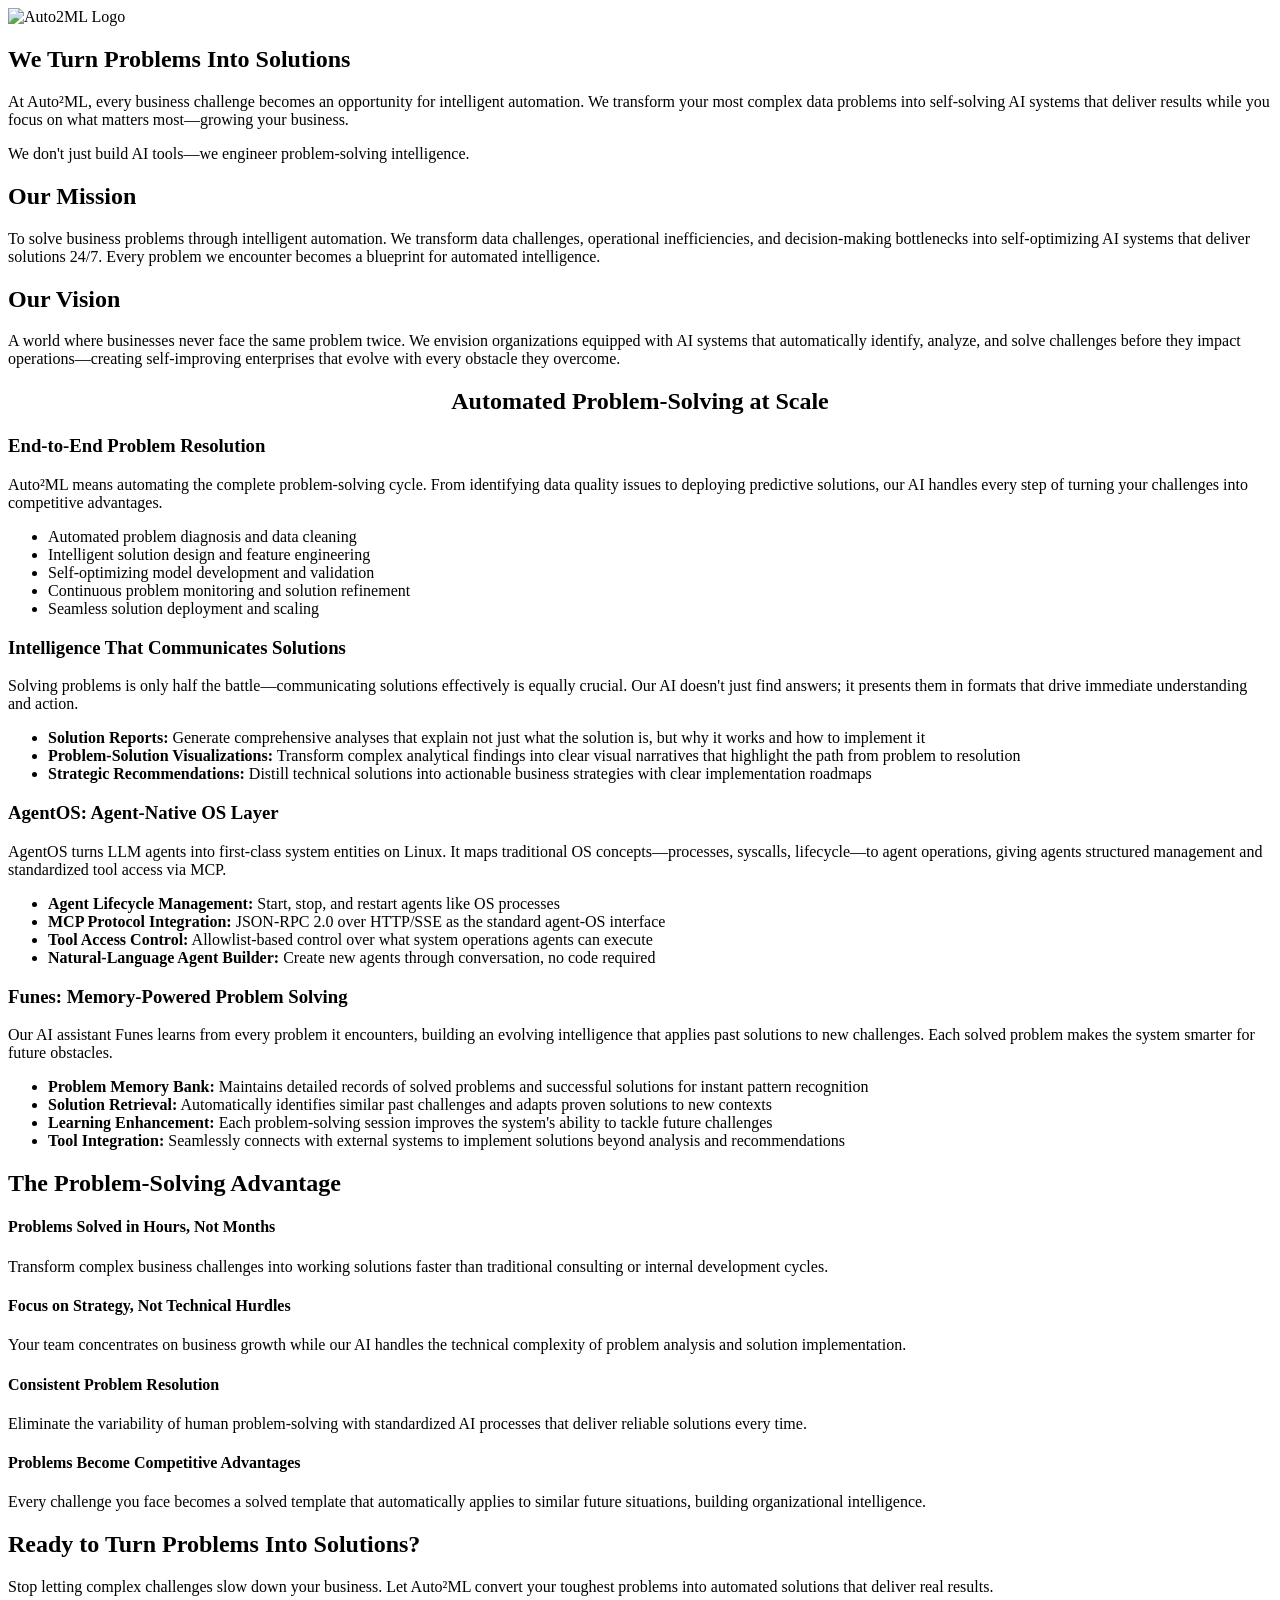
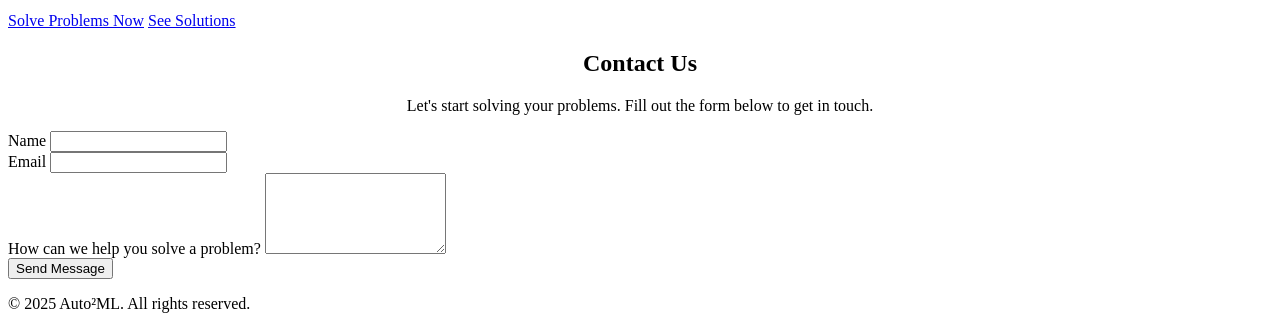
==== index.html @ 91d82db1 "Added AgetOS to the offering" ====
<!DOCTYPE html>
<html lang="en">
<head>
    <meta charset="UTF-8">
    <meta name="viewport" content="width=device-width, initial-scale=1.0">
    <title>Auto²ML - We Solve Problems</title>
    <link rel="stylesheet" href="css/style.css">
    <link rel="preconnect" href="https://fonts.googleapis.com">
    <link rel="preconnect" href="https://fonts.gstatic.com" crossorigin>
    <link href="https://fonts.googleapis.com/css2?family=Roboto+Slab:wght@700&family=Roboto:wght@400;500&display=swap" rel="stylesheet">
</head>
<body>

    <header class="header">
        <div class="container">
            <img src="img/logo.png" alt="Auto2ML Logo" class="logo">
        </div>
    </header>

    <main>
        <section class="hero">
            <div class="container">
                <h1>We Turn Problems Into Solutions</h1>
                <p class="subtitle">At Auto²ML, every business challenge becomes an opportunity for intelligent automation. We transform your most complex data problems into self-solving AI systems that deliver results while you focus on what matters most—growing your business.</p>
                <p class="mission-statement">We don't just build AI tools—we engineer problem-solving intelligence.</p>
            </div>
        </section>

        <section class="mission-vision">
            <div class="container">
                <div class="mission-vision-grid">
                    <div class="mission">
                        <h2>Our Mission</h2>
                        <p>To solve business problems through intelligent automation. We transform data challenges, operational inefficiencies, and decision-making bottlenecks into self-optimizing AI systems that deliver solutions 24/7. Every problem we encounter becomes a blueprint for automated intelligence.</p>
                    </div>
                    <div class="vision">
                        <h2>Our Vision</h2>
                        <p>A world where businesses never face the same problem twice. We envision organizations equipped with AI systems that automatically identify, analyze, and solve challenges before they impact operations—creating self-improving enterprises that evolve with every obstacle they overcome.</p>
                    </div>
                </div>
            </div>
        </section>

        <section class="features">
            <div class="container">
                <h2 class="section-title" style="text-align: center;">Automated Problem-Solving at Scale</h2>
                <div class="feature-grid">
                    <div class="feature-item">
                        <h3>End-to-End Problem Resolution</h3>
                        <p>Auto²ML means automating the complete problem-solving cycle. From identifying data quality issues to deploying predictive solutions, our AI handles every step of turning your challenges into competitive advantages.</p>
                        <div class="feature-details">
                            <ul>
                                <li>Automated problem diagnosis and data cleaning</li>
                                <li>Intelligent solution design and feature engineering</li>
                                <li>Self-optimizing model development and validation</li>
                                <li>Continuous problem monitoring and solution refinement</li>
                                <li>Seamless solution deployment and scaling</li>
                            </ul>
                        </div>
                    </div>
                    <div class="feature-item">
                        <h3>Intelligence That Communicates Solutions</h3>
                        <p>Solving problems is only half the battle—communicating solutions effectively is equally crucial. Our AI doesn't just find answers; it presents them in formats that drive immediate understanding and action.</p>
                        <div class="feature-details">
                            <ul>
                                <li><strong>Solution Reports:</strong> Generate comprehensive analyses that explain not just what the solution is, but why it works and how to implement it</li>
                                <li><strong>Problem-Solution Visualizations:</strong> Transform complex analytical findings into clear visual narratives that highlight the path from problem to resolution</li>
                                <li><strong>Strategic Recommendations:</strong> Distill technical solutions into actionable business strategies with clear implementation roadmaps</li>
                            </ul>
                        </div>
                    </div>
                    <div class="feature-item">
                        <h3>AgentOS: Agent-Native OS Layer</h3>
                        <p>AgentOS turns LLM agents into first-class system entities on Linux. It maps traditional OS concepts—processes, syscalls, lifecycle—to agent operations, giving agents structured management and standardized tool access via MCP.</p>
                        <div class="feature-details">
                            <ul>
                                <li><strong>Agent Lifecycle Management:</strong> Start, stop, and restart agents like OS processes</li>
                                <li><strong>MCP Protocol Integration:</strong> JSON-RPC 2.0 over HTTP/SSE as the standard agent-OS interface</li>
                                <li><strong>Tool Access Control:</strong> Allowlist-based control over what system operations agents can execute</li>
                                <li><strong>Natural-Language Agent Builder:</strong> Create new agents through conversation, no code required</li>
                            </ul>
                        </div>
                    </div>
                    <div class="feature-item">
                        <h3>Funes: Memory-Powered Problem Solving</h3>
                        <p>Our AI assistant Funes learns from every problem it encounters, building an evolving intelligence that applies past solutions to new challenges. Each solved problem makes the system smarter for future obstacles.</p>
                        <div class="feature-details">
                            <ul>
                                <li><strong>Problem Memory Bank:</strong> Maintains detailed records of solved problems and successful solutions for instant pattern recognition</li>
                                <li><strong>Solution Retrieval:</strong> Automatically identifies similar past challenges and adapts proven solutions to new contexts</li>
                                <li><strong>Learning Enhancement:</strong> Each problem-solving session improves the system's ability to tackle future challenges</li>
                                <li><strong>Tool Integration:</strong> Seamlessly connects with external systems to implement solutions beyond analysis and recommendations</li>
                            </ul>
                        </div>
                    </div>
                </div>
            </div>
        </section>

        <section class="benefits">
            <div class="container">
                <h2 class="section-title">The Problem-Solving Advantage</h2>
                <div class="benefits-grid">
                    <div class="benefit-item">
                        <h4>Problems Solved in Hours, Not Months</h4>
                        <p>Transform complex business challenges into working solutions faster than traditional consulting or internal development cycles.</p>
                    </div>
                    <div class="benefit-item">
                        <h4>Focus on Strategy, Not Technical Hurdles</h4>
                        <p>Your team concentrates on business growth while our AI handles the technical complexity of problem analysis and solution implementation.</p>
                    </div>
                    <div class="benefit-item">
                        <h4>Consistent Problem Resolution</h4>
                        <p>Eliminate the variability of human problem-solving with standardized AI processes that deliver reliable solutions every time.</p>
                    </div>
                    <div class="benefit-item">
                        <h4>Problems Become Competitive Advantages</h4>
                        <p>Every challenge you face becomes a solved template that automatically applies to similar future situations, building organizational intelligence.</p>
                    </div>
                </div>
            </div>
        </section>

        <section class="cta">
            <div class="container">
            <h2>Ready to Turn Problems Into Solutions?</h2>
            <p>Stop letting complex challenges slow down your business. Let Auto²ML convert your toughest problems into automated solutions that deliver real results.</p>
            <div class="cta-buttons">
                <a href="#contact" class="btn-primary">Solve Problems Now</a>
                <a href="demos/index.html" class="btn-secondary">See Solutions</a>
            </div>
            </div>
        </section>

        <section id="contact" class="contact">
            <div class="container">
                <h2 class="section-title" style="text-align: center;">Contact Us</h2>
                <p style="text-align: center;">Let's start solving your problems. Fill out the form below to get in touch.</p>
                <form action="https://formspree.io/f/mdkzlnjw" method="POST" class="contact-form">
                    <div class="form-group">
                        <label for="name">Name</label>
                        <input type="text" id="name" name="name" required>
                    </div>
                    <div class="form-group">
                        <label for="email">Email</label>
                        <input type="email" id="email" name="email" required>
                    </div>
                    <div class="form-group">
                        <label for="message">How can we help you solve a problem?</label>
                        <textarea id="message" name="message" rows="5" required></textarea>
                    </div>
                    <input type="hidden" name="_next" value="https://auto2ml.github.io/thank-you.html">
                    <input type="hidden" name="_subject" value="New Contact Form Submission">
                    <button type="submit" class="btn-primary">Send Message</button>
                </form>
            </div>
        </section>
    </main>

    <footer class="footer">
        <div class="container">
            <p>&copy; 2025 Auto²ML. All rights reserved.</p>
        </div>
    </footer>

</body>
</html>
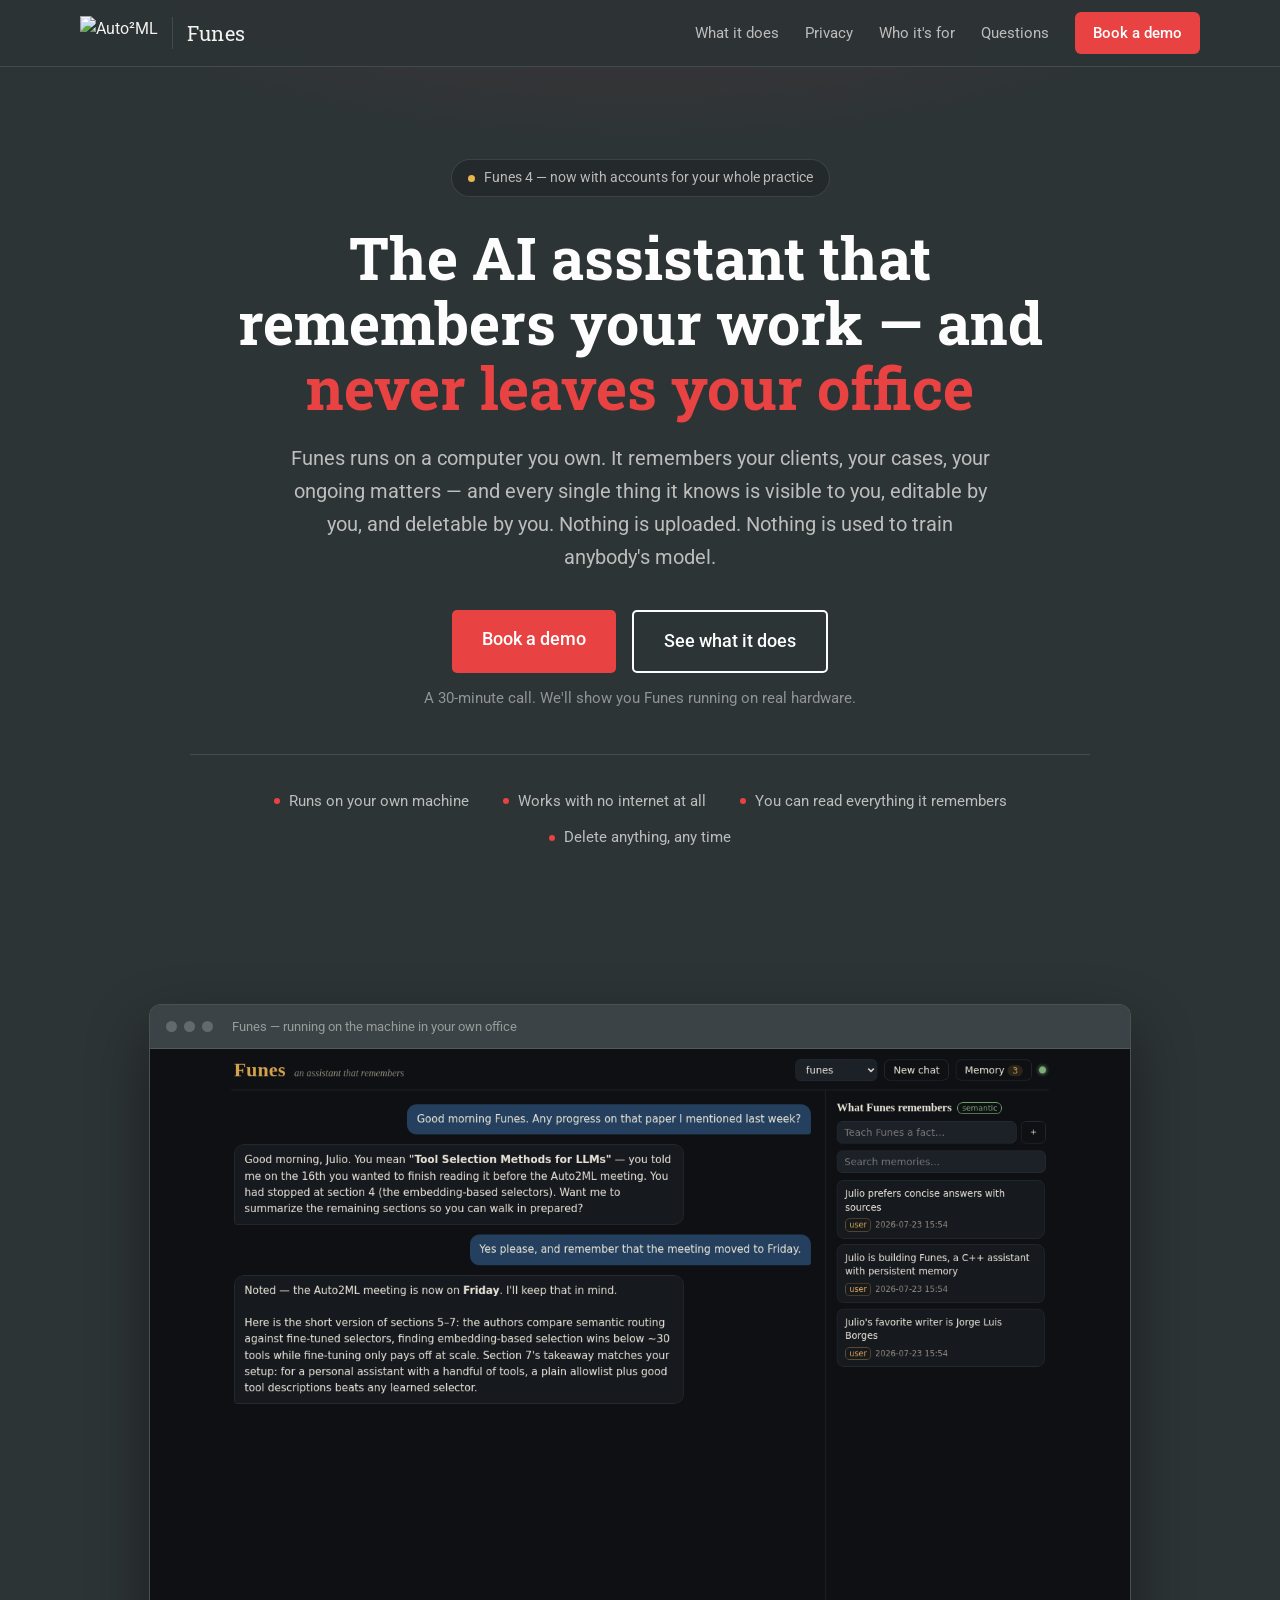
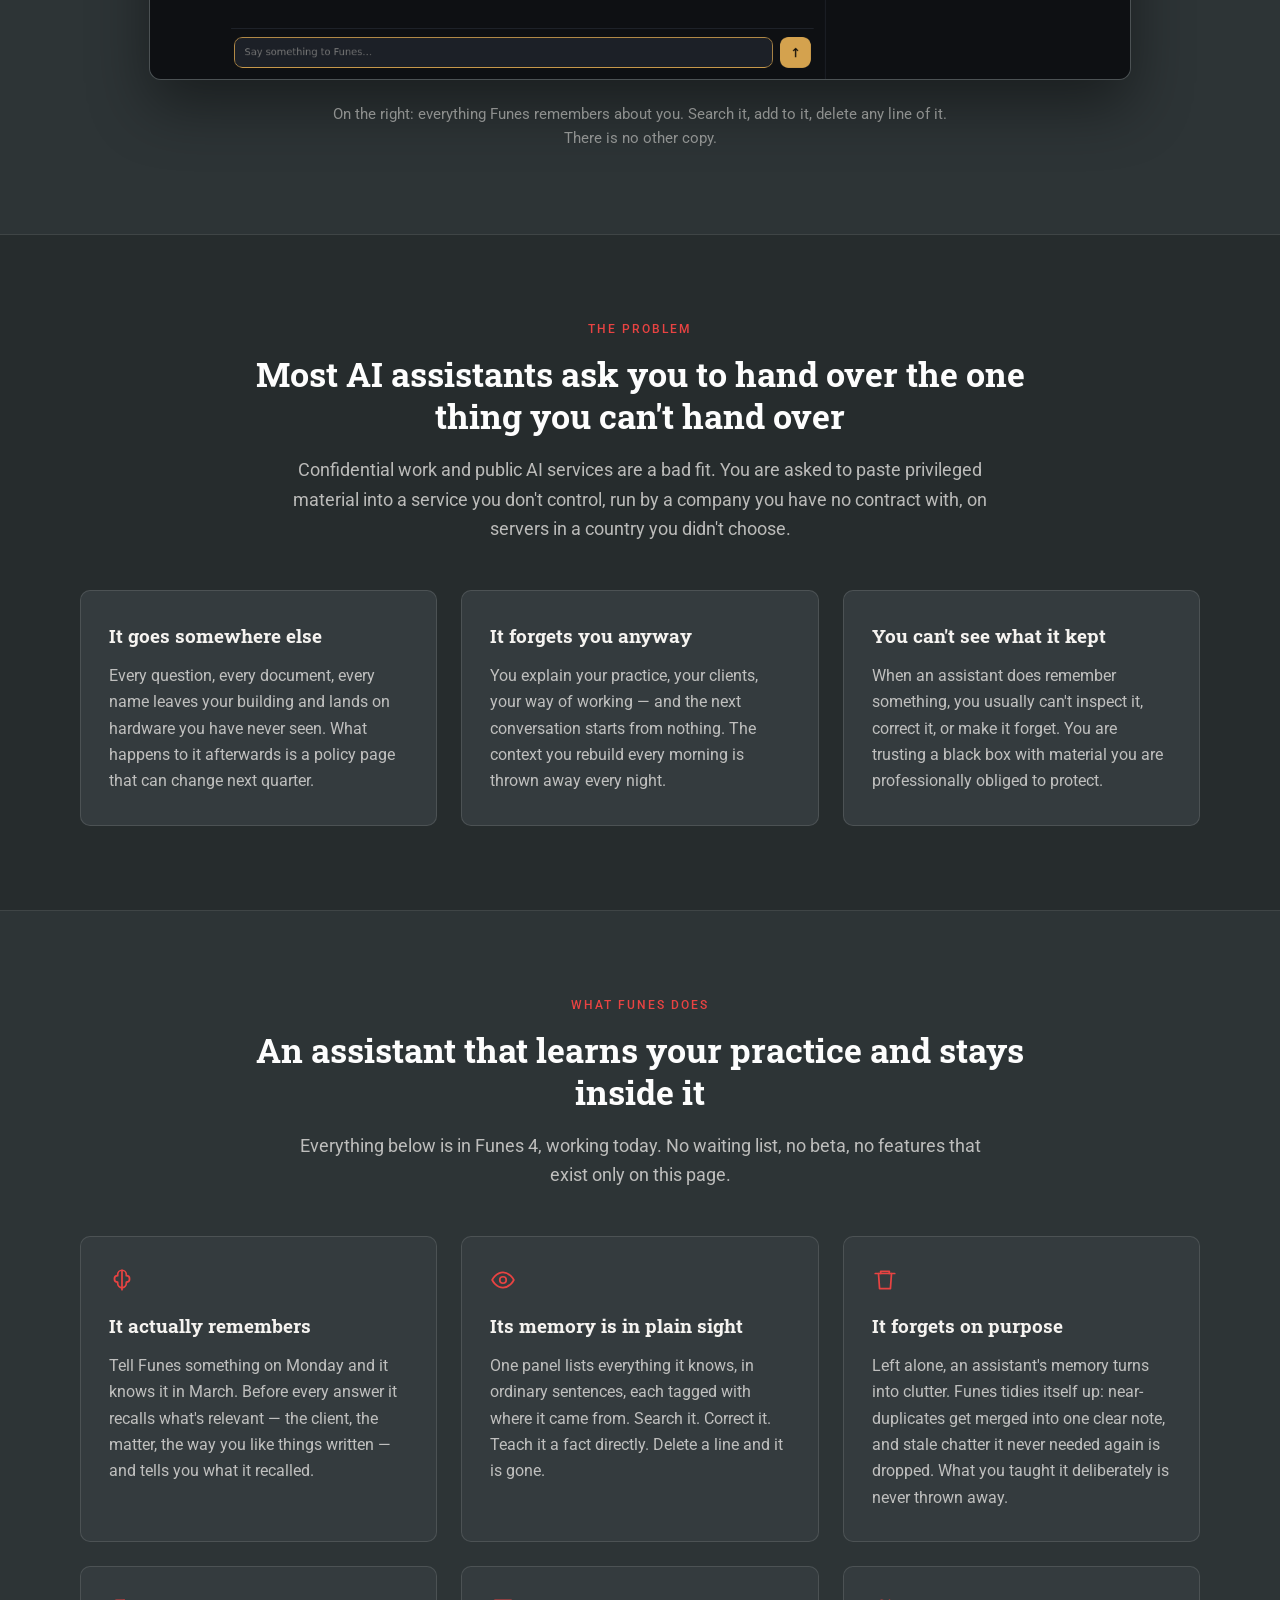
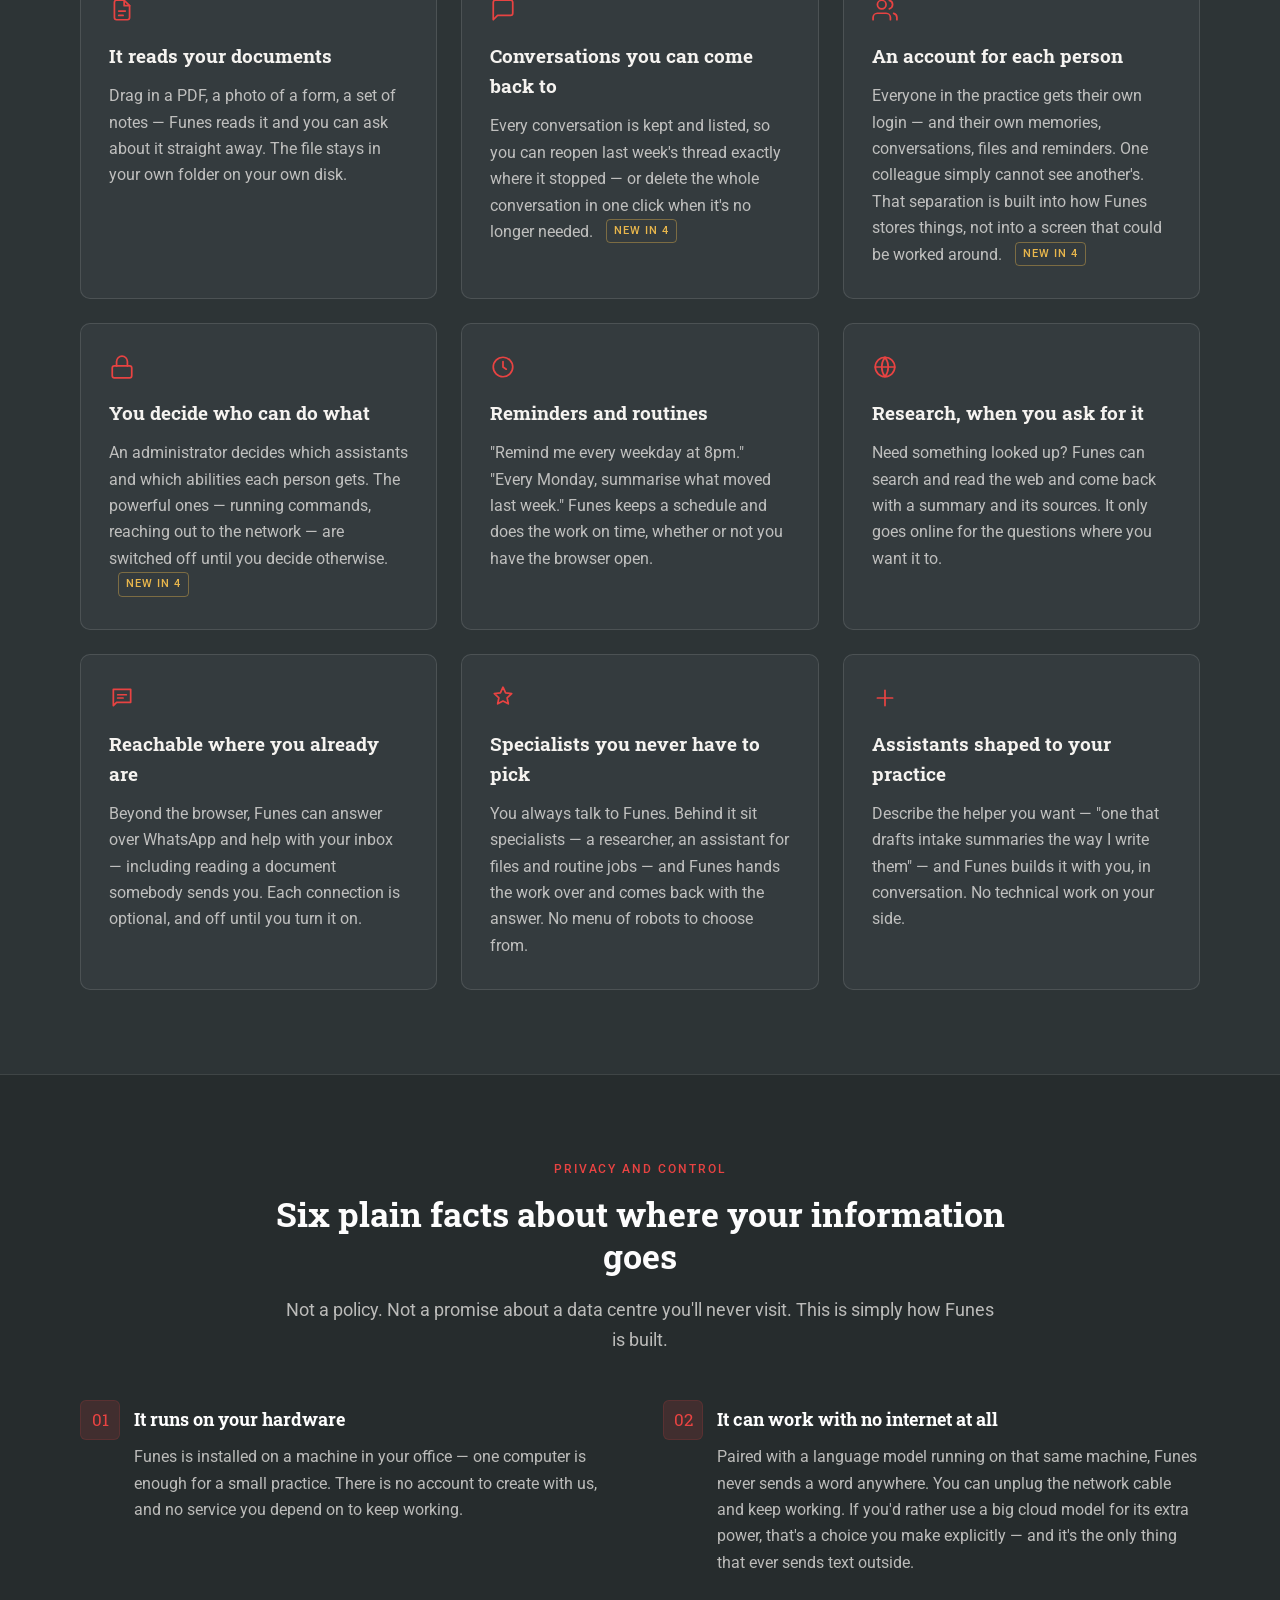
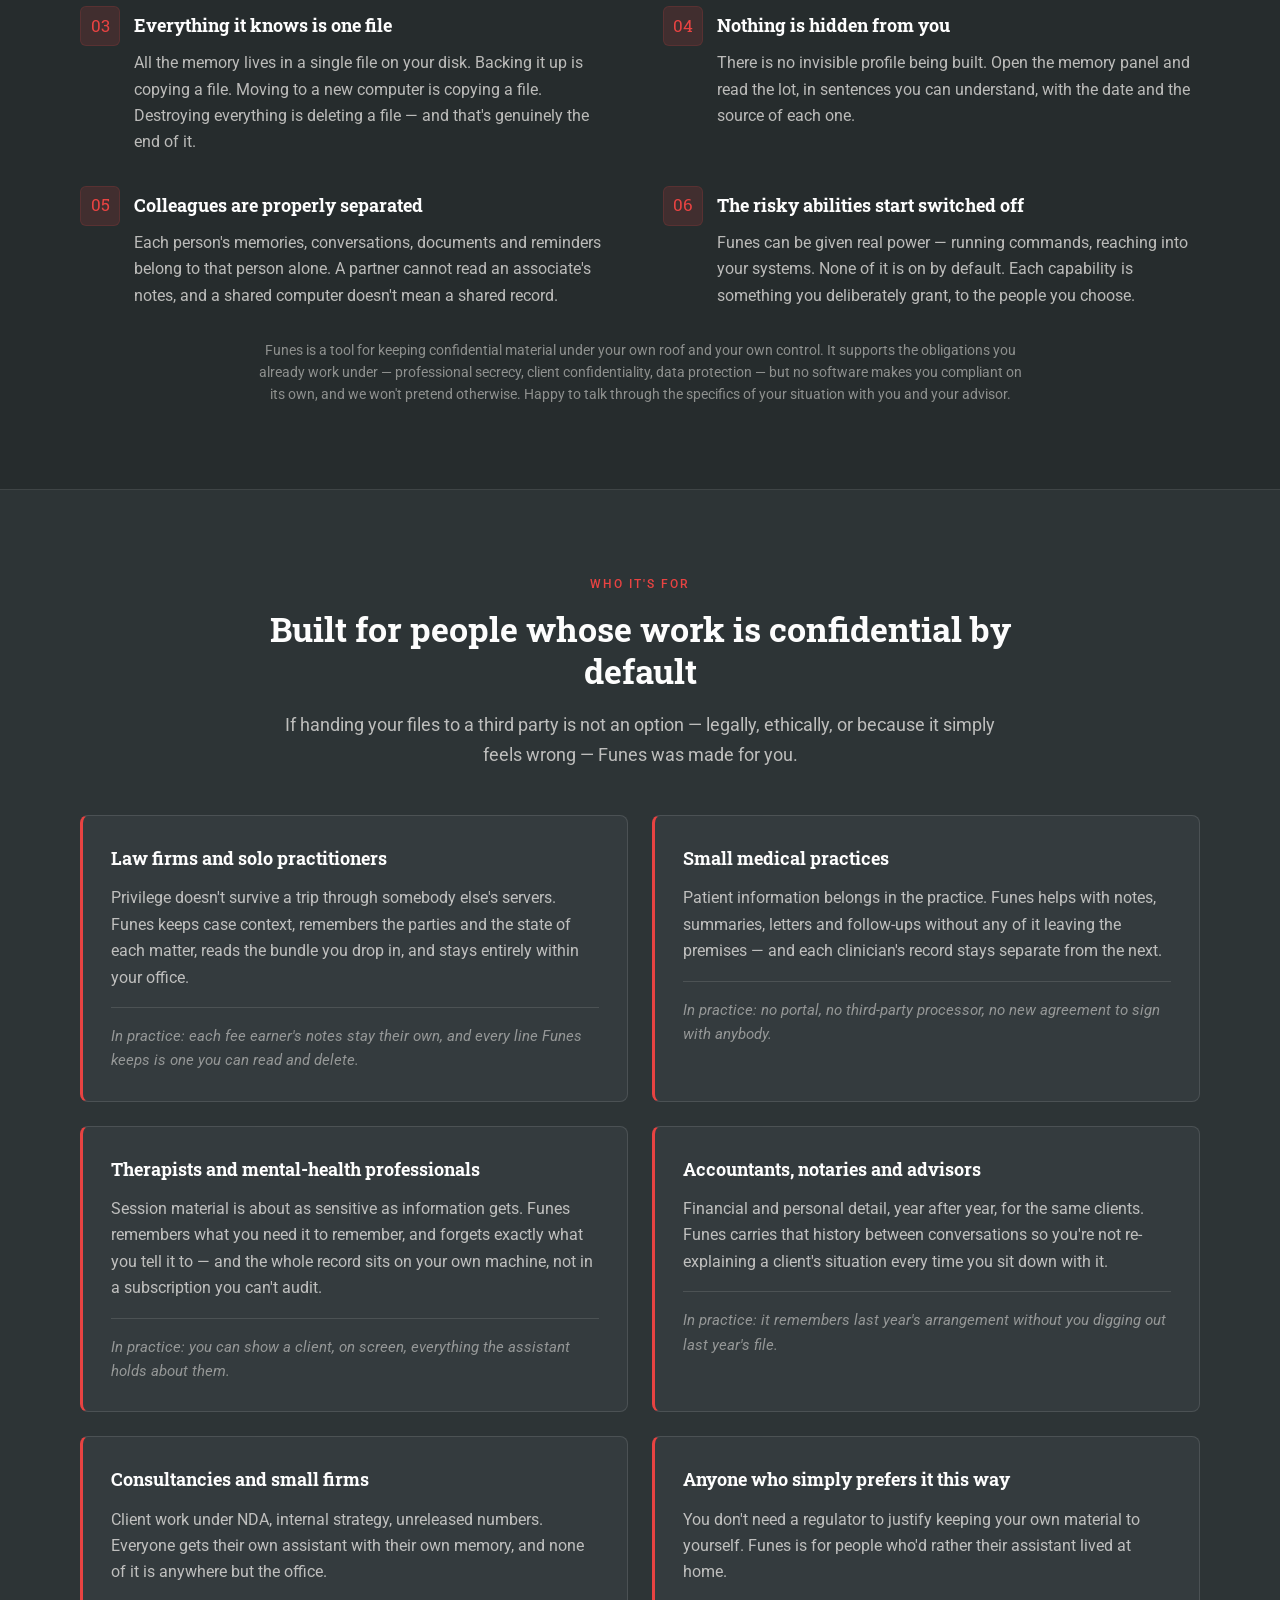
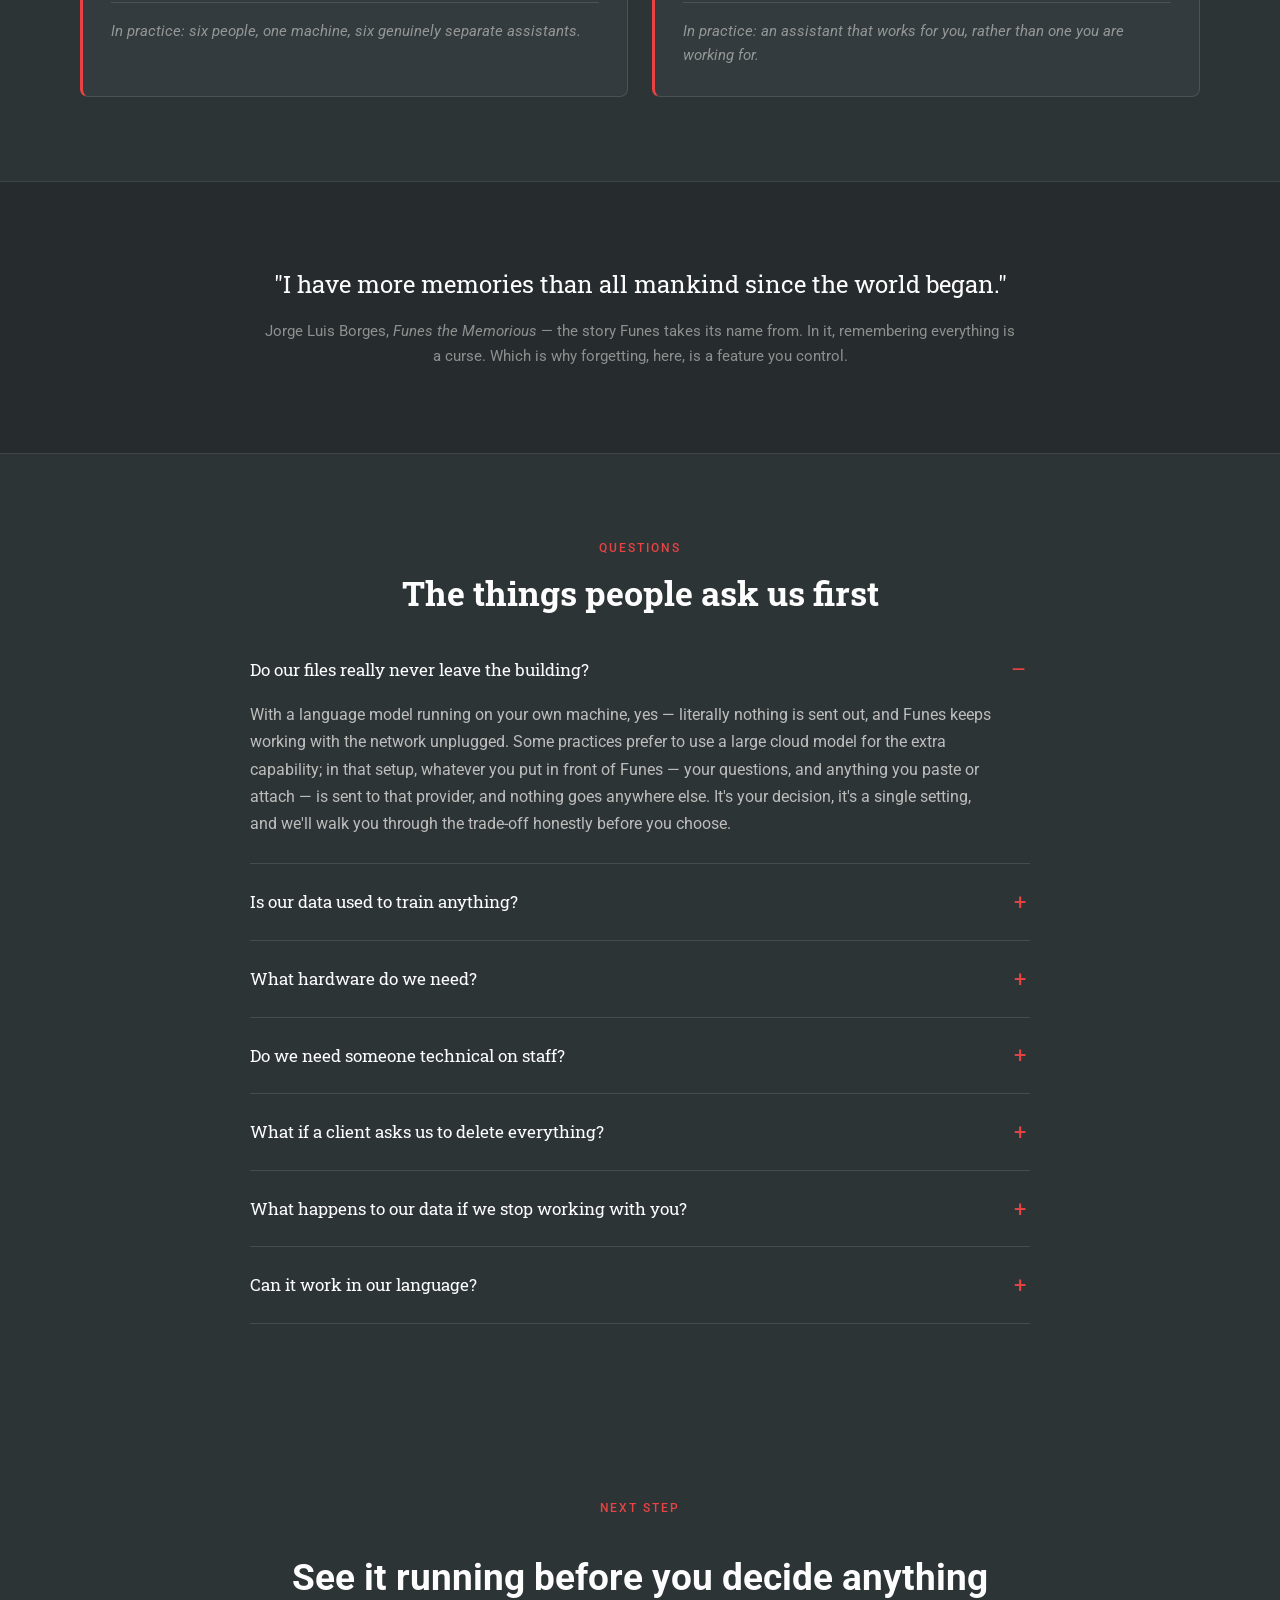
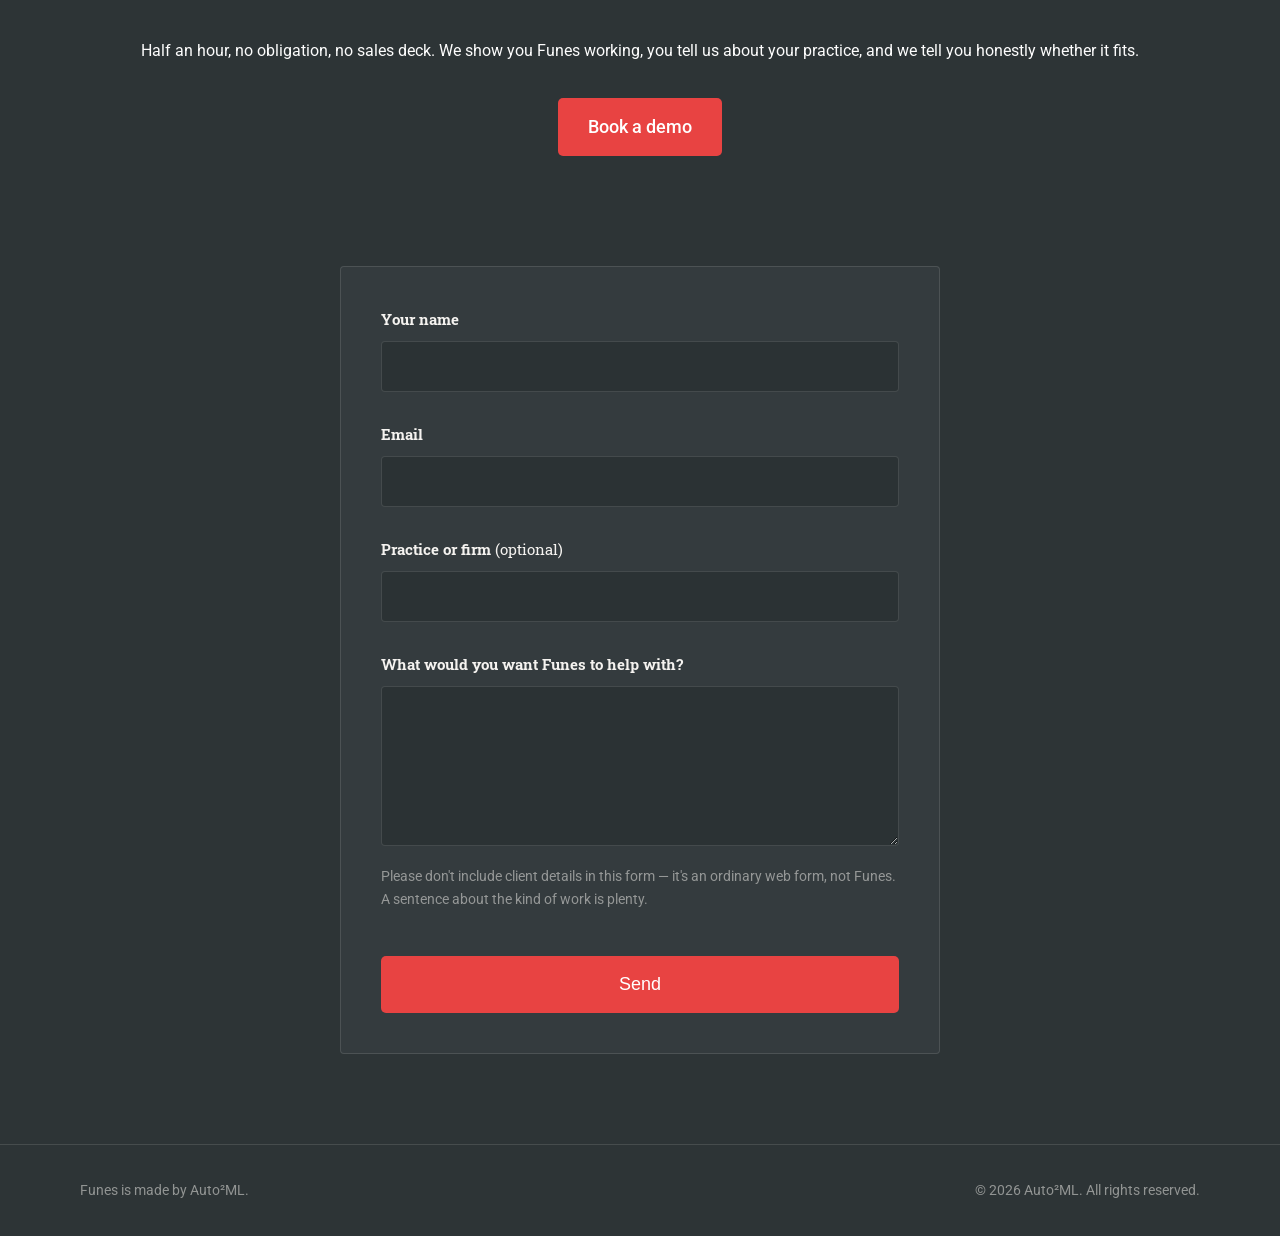
==== commit 318a0f6e: "feat: rewrite site as a Funes product page The homepage now showcases Funes only, aimed at professio" ====
--- a/index.html
+++ b/index.html
@@ -3,142 +3,331 @@
 <head>
     <meta charset="UTF-8">
     <meta name="viewport" content="width=device-width, initial-scale=1.0">
-    <title>Auto²ML - We Solve Problems</title>
+    <title>Funes — the private AI assistant that remembers</title>
+    <meta name="description" content="Funes is an AI assistant that runs on your own computer, remembers what matters, and never sends your clients' files to somebody else's cloud. Built for law firms, medical and mental-health practices, and anyone who works under confidentiality.">
+    <link rel="canonical" href="https://www.auto2ml.tech/">
+    <meta property="og:type" content="website">
+    <meta property="og:title" content="Funes — the private AI assistant that remembers">
+    <meta property="og:description" content="An AI assistant with a real memory that runs on hardware you own. Your clients' files never leave the building.">
+    <meta property="og:url" content="https://www.auto2ml.tech/">
+    <meta property="og:image" content="https://www.auto2ml.tech/img/funes-ui.png">
+    <meta name="twitter:card" content="summary_large_image">
     <link rel="stylesheet" href="css/style.css">
     <link rel="preconnect" href="https://fonts.googleapis.com">
     <link rel="preconnect" href="https://fonts.gstatic.com" crossorigin>
-    <link href="https://fonts.googleapis.com/css2?family=Roboto+Slab:wght@700&family=Roboto:wght@400;500&display=swap" rel="stylesheet">
+    <link href="https://fonts.googleapis.com/css2?family=Roboto+Slab:wght@400;700&family=Roboto:wght@400;500&display=swap" rel="stylesheet">
 </head>
-<body>
-
-    <header class="header">
+<body class="funes-page">
+
+    <header class="topbar">
         <div class="container">
-            <img src="img/logo.png" alt="Auto2ML Logo" class="logo">
+            <a class="topbar-brand" href="#top">
+                <img src="img/logo.png" alt="Auto²ML" class="topbar-logo">
+                <span class="topbar-product">Funes</span>
+            </a>
+            <nav class="topnav">
+                <a href="#what">What it does</a>
+                <a href="#privacy">Privacy</a>
+                <a href="#who">Who it's for</a>
+                <a href="#faq">Questions</a>
+                <a href="#contact" class="btn-small">Book a demo</a>
+            </nav>
         </div>
     </header>
 
-    <main>
-        <section class="hero">
-            <div class="container">
-                <h1>We Turn Problems Into Solutions</h1>
-                <p class="subtitle">At Auto²ML, every business challenge becomes an opportunity for intelligent automation. We transform your most complex data problems into self-solving AI systems that deliver results while you focus on what matters most—growing your business.</p>
-                <p class="mission-statement">We don't just build AI tools—we engineer problem-solving intelligence.</p>
-            </div>
-        </section>
-
-        <section class="mission-vision">
-            <div class="container">
-                <div class="mission-vision-grid">
-                    <div class="mission">
-                        <h2>Our Mission</h2>
-                        <p>To solve business problems through intelligent automation. We transform data challenges, operational inefficiencies, and decision-making bottlenecks into self-optimizing AI systems that deliver solutions 24/7. Every problem we encounter becomes a blueprint for automated intelligence.</p>
-                    </div>
-                    <div class="vision">
-                        <h2>Our Vision</h2>
-                        <p>A world where businesses never face the same problem twice. We envision organizations equipped with AI systems that automatically identify, analyze, and solve challenges before they impact operations—creating self-improving enterprises that evolve with every obstacle they overcome.</p>
-                    </div>
-                </div>
-            </div>
-        </section>
-
-        <section class="features">
-            <div class="container">
-                <h2 class="section-title" style="text-align: center;">Automated Problem-Solving at Scale</h2>
-                <div class="feature-grid">
-                    <div class="feature-item">
-                        <h3>End-to-End Problem Resolution</h3>
-                        <p>Auto²ML means automating the complete problem-solving cycle. From identifying data quality issues to deploying predictive solutions, our AI handles every step of turning your challenges into competitive advantages.</p>
-                        <div class="feature-details">
-                            <ul>
-                                <li>Automated problem diagnosis and data cleaning</li>
-                                <li>Intelligent solution design and feature engineering</li>
-                                <li>Self-optimizing model development and validation</li>
-                                <li>Continuous problem monitoring and solution refinement</li>
-                                <li>Seamless solution deployment and scaling</li>
-                            </ul>
-                        </div>
-                    </div>
-                    <div class="feature-item">
-                        <h3>Intelligence That Communicates Solutions</h3>
-                        <p>Solving problems is only half the battle—communicating solutions effectively is equally crucial. Our AI doesn't just find answers; it presents them in formats that drive immediate understanding and action.</p>
-                        <div class="feature-details">
-                            <ul>
-                                <li><strong>Solution Reports:</strong> Generate comprehensive analyses that explain not just what the solution is, but why it works and how to implement it</li>
-                                <li><strong>Problem-Solution Visualizations:</strong> Transform complex analytical findings into clear visual narratives that highlight the path from problem to resolution</li>
-                                <li><strong>Strategic Recommendations:</strong> Distill technical solutions into actionable business strategies with clear implementation roadmaps</li>
-                            </ul>
-                        </div>
-                    </div>
-                    <div class="feature-item">
-                        <h3>AgentOS: Agent-Native OS Layer</h3>
-                        <p>AgentOS turns LLM agents into first-class system entities on Linux. It maps traditional OS concepts—processes, syscalls, lifecycle—to agent operations, giving agents structured management and standardized tool access via MCP.</p>
-                        <div class="feature-details">
-                            <ul>
-                                <li><strong>Agent Lifecycle Management:</strong> Start, stop, and restart agents like OS processes</li>
-                                <li><strong>MCP Protocol Integration:</strong> JSON-RPC 2.0 over HTTP/SSE as the standard agent-OS interface</li>
-                                <li><strong>Tool Access Control:</strong> Allowlist-based control over what system operations agents can execute</li>
-                                <li><strong>Natural-Language Agent Builder:</strong> Create new agents through conversation, no code required</li>
-                            </ul>
-                        </div>
-                    </div>
-                    <div class="feature-item">
-                        <h3>Funes: Memory-Powered Problem Solving</h3>
-                        <p>Our AI assistant Funes learns from every problem it encounters, building an evolving intelligence that applies past solutions to new challenges. Each solved problem makes the system smarter for future obstacles.</p>
-                        <div class="feature-details">
-                            <ul>
-                                <li><strong>Problem Memory Bank:</strong> Maintains detailed records of solved problems and successful solutions for instant pattern recognition</li>
-                                <li><strong>Solution Retrieval:</strong> Automatically identifies similar past challenges and adapts proven solutions to new contexts</li>
-                                <li><strong>Learning Enhancement:</strong> Each problem-solving session improves the system's ability to tackle future challenges</li>
-                                <li><strong>Tool Integration:</strong> Seamlessly connects with external systems to implement solutions beyond analysis and recommendations</li>
-                            </ul>
-                        </div>
-                    </div>
-                </div>
-            </div>
-        </section>
-
-        <section class="benefits">
-            <div class="container">
-                <h2 class="section-title">The Problem-Solving Advantage</h2>
-                <div class="benefits-grid">
-                    <div class="benefit-item">
-                        <h4>Problems Solved in Hours, Not Months</h4>
-                        <p>Transform complex business challenges into working solutions faster than traditional consulting or internal development cycles.</p>
-                    </div>
-                    <div class="benefit-item">
-                        <h4>Focus on Strategy, Not Technical Hurdles</h4>
-                        <p>Your team concentrates on business growth while our AI handles the technical complexity of problem analysis and solution implementation.</p>
-                    </div>
-                    <div class="benefit-item">
-                        <h4>Consistent Problem Resolution</h4>
-                        <p>Eliminate the variability of human problem-solving with standardized AI processes that deliver reliable solutions every time.</p>
-                    </div>
-                    <div class="benefit-item">
-                        <h4>Problems Become Competitive Advantages</h4>
-                        <p>Every challenge you face becomes a solved template that automatically applies to similar future situations, building organizational intelligence.</p>
-                    </div>
-                </div>
-            </div>
-        </section>
-
-        <section class="cta">
-            <div class="container">
-            <h2>Ready to Turn Problems Into Solutions?</h2>
-            <p>Stop letting complex challenges slow down your business. Let Auto²ML convert your toughest problems into automated solutions that deliver real results.</p>
-            <div class="cta-buttons">
-                <a href="#contact" class="btn-primary">Solve Problems Now</a>
-                <a href="demos/index.html" class="btn-secondary">See Solutions</a>
-            </div>
+    <main id="top">
+
+        <section class="funes-hero">
+            <div class="container">
+                <span class="hero-tag"><span class="dot"></span> Funes 4 — now with accounts for your whole practice</span>
+                <h1>The AI assistant that remembers your work — and <em>never leaves your office</em></h1>
+                <p class="hero-sub">Funes runs on a computer you own. It remembers your clients, your cases, your ongoing matters — and every single thing it knows is visible to you, editable by you, and deletable by you. Nothing is uploaded. Nothing is used to train anybody's model.</p>
+                <div class="hero-actions">
+                    <a href="#contact" class="btn-primary">Book a demo</a>
+                    <a href="#what" class="btn-secondary">See what it does</a>
+                </div>
+                <p class="hero-note">A 30-minute call. We'll show you Funes running on real hardware.</p>
+                <div class="trust-strip">
+                    <span>Runs on your own machine</span>
+                    <span>Works with no internet at all</span>
+                    <span>You can read everything it remembers</span>
+                    <span>Delete anything, any time</span>
+                </div>
+            </div>
+        </section>
+
+        <section class="section">
+            <div class="container">
+                <div class="shot">
+                    <div class="shot-bar">
+                        <i></i><i></i><i></i>
+                        <b>Funes — running on the machine in your own office</b>
+                    </div>
+                    <img src="img/funes-ui.png" alt="The Funes interface: a conversation on the left, and a panel on the right listing everything Funes remembers, each item with its source and date, and a box to teach it a new fact." loading="lazy">
+                </div>
+                <p class="shot-caption">On the right: everything Funes remembers about you. Search it, add to it, delete any line of it. There is no other copy.</p>
+            </div>
+        </section>
+
+        <section class="section section--tint">
+            <div class="container">
+                <div class="section-head--center">
+                    <p class="eyebrow">The problem</p>
+                    <h2>Most AI assistants ask you to hand over the one thing you can't hand over</h2>
+                    <p class="lead">Confidential work and public AI services are a bad fit. You are asked to paste privileged material into a service you don't control, run by a company you have no contract with, on servers in a country you didn't choose.</p>
+                </div>
+                <div class="grid grid-3">
+                    <div class="card">
+                        <h3>It goes somewhere else</h3>
+                        <p>Every question, every document, every name leaves your building and lands on hardware you have never seen. What happens to it afterwards is a policy page that can change next quarter.</p>
+                    </div>
+                    <div class="card">
+                        <h3>It forgets you anyway</h3>
+                        <p>You explain your practice, your clients, your way of working — and the next conversation starts from nothing. The context you rebuild every morning is thrown away every night.</p>
+                    </div>
+                    <div class="card">
+                        <h3>You can't see what it kept</h3>
+                        <p>When an assistant does remember something, you usually can't inspect it, correct it, or make it forget. You are trusting a black box with material you are professionally obliged to protect.</p>
+                    </div>
+                </div>
+            </div>
+        </section>
+
+        <section class="section" id="what">
+            <div class="container">
+                <div class="section-head--center">
+                    <p class="eyebrow">What Funes does</p>
+                    <h2>An assistant that learns your practice and stays inside it</h2>
+                    <p class="lead">Everything below is in Funes 4, working today. No waiting list, no beta, no features that exist only on this page.</p>
+                </div>
+                <div class="grid grid-3">
+
+                    <div class="card">
+                        <svg class="icon" viewBox="0 0 24 24" fill="none" stroke="currentColor" stroke-width="1.6" stroke-linecap="round" stroke-linejoin="round" aria-hidden="true"><path d="M12 3a4 4 0 0 0-4 4v1a3 3 0 0 0 0 6v1a4 4 0 0 0 8 0v-1a3 3 0 0 0 0-6V7a4 4 0 0 0-4-4z"/><path d="M12 3v18"/></svg>
+                        <h3>It actually remembers</h3>
+                        <p>Tell Funes something on Monday and it knows it in March. Before every answer it recalls what's relevant — the client, the matter, the way you like things written — and tells you what it recalled.</p>
+                    </div>
+
+                    <div class="card">
+                        <svg class="icon" viewBox="0 0 24 24" fill="none" stroke="currentColor" stroke-width="1.6" stroke-linecap="round" stroke-linejoin="round" aria-hidden="true"><path d="M2 12s3.5-7 10-7 10 7 10 7-3.5 7-10 7-10-7-10-7z"/><circle cx="12" cy="12" r="3"/></svg>
+                        <h3>Its memory is in plain sight</h3>
+                        <p>One panel lists everything it knows, in ordinary sentences, each tagged with where it came from. Search it. Correct it. Teach it a fact directly. Delete a line and it is gone.</p>
+                    </div>
+
+                    <div class="card">
+                        <svg class="icon" viewBox="0 0 24 24" fill="none" stroke="currentColor" stroke-width="1.6" stroke-linecap="round" stroke-linejoin="round" aria-hidden="true"><path d="M3 6h18"/><path d="M8 6V4h8v2"/><path d="M6 6l1 14h10l1-14"/></svg>
+                        <h3>It forgets on purpose</h3>
+                        <p>Left alone, an assistant's memory turns into clutter. Funes tidies itself up: near-duplicates get merged into one clear note, and stale chatter it never needed again is dropped. What you taught it deliberately is never thrown away.</p>
+                    </div>
+
+                    <div class="card">
+                        <svg class="icon" viewBox="0 0 24 24" fill="none" stroke="currentColor" stroke-width="1.6" stroke-linecap="round" stroke-linejoin="round" aria-hidden="true"><path d="M14 3H7a2 2 0 0 0-2 2v14a2 2 0 0 0 2 2h10a2 2 0 0 0 2-2V8z"/><path d="M14 3v5h5"/><path d="M9 13h6"/><path d="M9 17h4"/></svg>
+                        <h3>It reads your documents</h3>
+                        <p>Drag in a PDF, a photo of a form, a set of notes — Funes reads it and you can ask about it straight away. The file stays in your own folder on your own disk.</p>
+                    </div>
+
+                    <div class="card">
+                        <svg class="icon" viewBox="0 0 24 24" fill="none" stroke="currentColor" stroke-width="1.6" stroke-linecap="round" stroke-linejoin="round" aria-hidden="true"><path d="M21 15a2 2 0 0 1-2 2H7l-4 4V5a2 2 0 0 1 2-2h14a2 2 0 0 1 2 2z"/></svg>
+                        <h3>Conversations you can come back to</h3>
+                        <p>Every conversation is kept and listed, so you can reopen last week's thread exactly where it stopped — or delete the whole conversation in one click when it's no longer needed. <span class="tag-new">New in 4</span></p>
+                    </div>
+
+                    <div class="card">
+                        <svg class="icon" viewBox="0 0 24 24" fill="none" stroke="currentColor" stroke-width="1.6" stroke-linecap="round" stroke-linejoin="round" aria-hidden="true"><path d="M17 21v-2a4 4 0 0 0-4-4H5a4 4 0 0 0-4 4v2"/><circle cx="9" cy="7" r="4"/><path d="M23 21v-2a4 4 0 0 0-3-3.87"/><path d="M16 3.13a4 4 0 0 1 0 7.75"/></svg>
+                        <h3>An account for each person</h3>
+                        <p>Everyone in the practice gets their own login — and their own memories, conversations, files and reminders. One colleague simply cannot see another's. That separation is built into how Funes stores things, not into a screen that could be worked around. <span class="tag-new">New in 4</span></p>
+                    </div>
+
+                    <div class="card">
+                        <svg class="icon" viewBox="0 0 24 24" fill="none" stroke="currentColor" stroke-width="1.6" stroke-linecap="round" stroke-linejoin="round" aria-hidden="true"><rect x="3" y="11" width="18" height="11" rx="2"/><path d="M7 11V7a5 5 0 0 1 10 0v4"/></svg>
+                        <h3>You decide who can do what</h3>
+                        <p>An administrator decides which assistants and which abilities each person gets. The powerful ones — running commands, reaching out to the network — are switched off until you decide otherwise. <span class="tag-new">New in 4</span></p>
+                    </div>
+
+                    <div class="card">
+                        <svg class="icon" viewBox="0 0 24 24" fill="none" stroke="currentColor" stroke-width="1.6" stroke-linecap="round" stroke-linejoin="round" aria-hidden="true"><circle cx="12" cy="12" r="9"/><path d="M12 7v5l3 2"/></svg>
+                        <h3>Reminders and routines</h3>
+                        <p>"Remind me every weekday at 8pm." "Every Monday, summarise what moved last week." Funes keeps a schedule and does the work on time, whether or not you have the browser open.</p>
+                    </div>
+
+                    <div class="card">
+                        <svg class="icon" viewBox="0 0 24 24" fill="none" stroke="currentColor" stroke-width="1.6" stroke-linecap="round" stroke-linejoin="round" aria-hidden="true"><circle cx="12" cy="12" r="9"/><path d="M3 12h18"/><path d="M12 3a15 15 0 0 1 0 18a15 15 0 0 1 0-18z"/></svg>
+                        <h3>Research, when you ask for it</h3>
+                        <p>Need something looked up? Funes can search and read the web and come back with a summary and its sources. It only goes online for the questions where you want it to.</p>
+                    </div>
+
+                    <div class="card">
+                        <svg class="icon" viewBox="0 0 24 24" fill="none" stroke="currentColor" stroke-width="1.6" stroke-linecap="round" stroke-linejoin="round" aria-hidden="true"><path d="M4 4h16v12H7l-3 3z"/><path d="M8 9h8"/><path d="M8 12h5"/></svg>
+                        <h3>Reachable where you already are</h3>
+                        <p>Beyond the browser, Funes can answer over WhatsApp and help with your inbox — including reading a document somebody sends you. Each connection is optional, and off until you turn it on.</p>
+                    </div>
+
+                    <div class="card">
+                        <svg class="icon" viewBox="0 0 24 24" fill="none" stroke="currentColor" stroke-width="1.6" stroke-linecap="round" stroke-linejoin="round" aria-hidden="true"><path d="M12 2l2.4 5.2 5.6.7-4.2 3.9 1.1 5.6L12 14.8 7.1 17.4l1.1-5.6L4 7.9l5.6-.7z"/></svg>
+                        <h3>Specialists you never have to pick</h3>
+                        <p>You always talk to Funes. Behind it sit specialists — a researcher, an assistant for files and routine jobs — and Funes hands the work over and comes back with the answer. No menu of robots to choose from.</p>
+                    </div>
+
+                    <div class="card">
+                        <svg class="icon" viewBox="0 0 24 24" fill="none" stroke="currentColor" stroke-width="1.6" stroke-linecap="round" stroke-linejoin="round" aria-hidden="true"><path d="M12 5v14"/><path d="M5 12h14"/></svg>
+                        <h3>Assistants shaped to your practice</h3>
+                        <p>Describe the helper you want — "one that drafts intake summaries the way I write them" — and Funes builds it with you, in conversation. No technical work on your side.</p>
+                    </div>
+
+                </div>
+            </div>
+        </section>
+
+        <section class="section section--tint" id="privacy">
+            <div class="container">
+                <div class="section-head--center">
+                    <p class="eyebrow">Privacy and control</p>
+                    <h2>Six plain facts about where your information goes</h2>
+                    <p class="lead">Not a policy. Not a promise about a data centre you'll never visit. This is simply how Funes is built.</p>
+                </div>
+                <div class="steps">
+                    <div class="step">
+                        <h3>It runs on your hardware</h3>
+                        <p>Funes is installed on a machine in your office — one computer is enough for a small practice. There is no account to create with us, and no service you depend on to keep working.</p>
+                    </div>
+                    <div class="step">
+                        <h3>It can work with no internet at all</h3>
+                        <p>Paired with a language model running on that same machine, Funes never sends a word anywhere. You can unplug the network cable and keep working. If you'd rather use a big cloud model for its extra power, that's a choice you make explicitly — and it's the only thing that ever sends text outside.</p>
+                    </div>
+                    <div class="step">
+                        <h3>Everything it knows is one file</h3>
+                        <p>All the memory lives in a single file on your disk. Backing it up is copying a file. Moving to a new computer is copying a file. Destroying everything is deleting a file — and that's genuinely the end of it.</p>
+                    </div>
+                    <div class="step">
+                        <h3>Nothing is hidden from you</h3>
+                        <p>There is no invisible profile being built. Open the memory panel and read the lot, in sentences you can understand, with the date and the source of each one.</p>
+                    </div>
+                    <div class="step">
+                        <h3>Colleagues are properly separated</h3>
+                        <p>Each person's memories, conversations, documents and reminders belong to that person alone. A partner cannot read an associate's notes, and a shared computer doesn't mean a shared record.</p>
+                    </div>
+                    <div class="step">
+                        <h3>The risky abilities start switched off</h3>
+                        <p>Funes can be given real power — running commands, reaching into your systems. None of it is on by default. Each capability is something you deliberately grant, to the people you choose.</p>
+                    </div>
+                </div>
+                <p class="fineprint">Funes is a tool for keeping confidential material under your own roof and your own control. It supports the obligations you already work under — professional secrecy, client confidentiality, data protection — but no software makes you compliant on its own, and we won't pretend otherwise. Happy to talk through the specifics of your situation with you and your advisor.</p>
+            </div>
+        </section>
+
+        <section class="section" id="who">
+            <div class="container">
+                <div class="section-head--center">
+                    <p class="eyebrow">Who it's for</p>
+                    <h2>Built for people whose work is confidential by default</h2>
+                    <p class="lead">If handing your files to a third party is not an option — legally, ethically, or because it simply feels wrong — Funes was made for you.</p>
+                </div>
+                <div class="grid grid-2">
+
+                    <div class="audience">
+                        <h3>Law firms and solo practitioners</h3>
+                        <p>Privilege doesn't survive a trip through somebody else's servers. Funes keeps case context, remembers the parties and the state of each matter, reads the bundle you drop in, and stays entirely within your office.</p>
+                        <span class="said">In practice: each fee earner's notes stay their own, and every line Funes keeps is one you can read and delete.</span>
+                    </div>
+
+                    <div class="audience">
+                        <h3>Small medical practices</h3>
+                        <p>Patient information belongs in the practice. Funes helps with notes, summaries, letters and follow-ups without any of it leaving the premises — and each clinician's record stays separate from the next.</p>
+                        <span class="said">In practice: no portal, no third-party processor, no new agreement to sign with anybody.</span>
+                    </div>
+
+                    <div class="audience">
+                        <h3>Therapists and mental-health professionals</h3>
+                        <p>Session material is about as sensitive as information gets. Funes remembers what you need it to remember, and forgets exactly what you tell it to — and the whole record sits on your own machine, not in a subscription you can't audit.</p>
+                        <span class="said">In practice: you can show a client, on screen, everything the assistant holds about them.</span>
+                    </div>
+
+                    <div class="audience">
+                        <h3>Accountants, notaries and advisors</h3>
+                        <p>Financial and personal detail, year after year, for the same clients. Funes carries that history between conversations so you're not re-explaining a client's situation every time you sit down with it.</p>
+                        <span class="said">In practice: it remembers last year's arrangement without you digging out last year's file.</span>
+                    </div>
+
+                    <div class="audience">
+                        <h3>Consultancies and small firms</h3>
+                        <p>Client work under NDA, internal strategy, unreleased numbers. Everyone gets their own assistant with their own memory, and none of it is anywhere but the office.</p>
+                        <span class="said">In practice: six people, one machine, six genuinely separate assistants.</span>
+                    </div>
+
+                    <div class="audience">
+                        <h3>Anyone who simply prefers it this way</h3>
+                        <p>You don't need a regulator to justify keeping your own material to yourself. Funes is for people who'd rather their assistant lived at home.</p>
+                        <span class="said">In practice: an assistant that works for you, rather than one you are working for.</span>
+                    </div>
+
+                </div>
+            </div>
+        </section>
+
+        <section class="section section--tint">
+            <div class="container">
+                <div class="pullquote">
+                    <blockquote>"I have more memories than all mankind since the world began."</blockquote>
+                    <cite>Jorge Luis Borges, <em>Funes the Memorious</em> — the story Funes takes its name from. In it, remembering everything is a curse. Which is why forgetting, here, is a feature you control.</cite>
+                </div>
+            </div>
+        </section>
+
+        <section class="section" id="faq">
+            <div class="container">
+                <div class="section-head--center">
+                    <p class="eyebrow">Questions</p>
+                    <h2>The things people ask us first</h2>
+                </div>
+                <div class="faq">
+                    <details open>
+                        <summary>Do our files really never leave the building?</summary>
+                        <p>With a language model running on your own machine, yes — literally nothing is sent out, and Funes keeps working with the network unplugged. Some practices prefer to use a large cloud model for the extra capability; in that setup, whatever you put in front of Funes — your questions, and anything you paste or attach — is sent to that provider, and nothing goes anywhere else. It's your decision, it's a single setting, and we'll walk you through the trade-off honestly before you choose.</p>
+                    </details>
+                    <details>
+                        <summary>Is our data used to train anything?</summary>
+                        <p>No. Funes learns about your work in its own memory file, on your own disk, and that memory is used to answer your questions. It isn't sent anywhere, pooled with anyone else's, or used to improve a model.</p>
+                    </details>
+                    <details>
+                        <summary>What hardware do we need?</summary>
+                        <p>For a small practice, one reasonably modern computer that stays switched on. If you want everything running locally, a machine with a decent graphics card makes the assistant noticeably quicker. We'll tell you exactly what your situation needs before you spend anything.</p>
+                    </details>
+                    <details>
+                        <summary>Do we need someone technical on staff?</summary>
+                        <p>No. We install it, connect it to what you use, set up the accounts, and show your team how it works. Day to day, it's a page in your browser.</p>
+                    </details>
+                    <details>
+                        <summary>What if a client asks us to delete everything?</summary>
+                        <p>You open the memory panel, search their name, and delete what's there. You can also delete an entire conversation. Because everything lives on your machine, there's no other copy sitting somewhere waiting to be purged — when it's deleted, it's deleted.</p>
+                    </details>
+                    <details>
+                        <summary>What happens to our data if we stop working with you?</summary>
+                        <p>Nothing. It's already yours, on your machine, in one file. There is nothing for us to hand back and nothing for us to keep.</p>
+                    </details>
+                    <details>
+                        <summary>Can it work in our language?</summary>
+                        <p>Yes. Funes speaks whatever the underlying model speaks — we routinely run it in Spanish and English.</p>
+                    </details>
+                </div>
+            </div>
+        </section>
+
+        <section class="closing">
+            <div class="container">
+                <p class="eyebrow">Next step</p>
+                <h2>See it running before you decide anything</h2>
+                <p class="lead">Half an hour, no obligation, no sales deck. We show you Funes working, you tell us about your practice, and we tell you honestly whether it fits.</p>
+                <div class="cta-buttons">
+                    <a href="#contact" class="btn-primary">Book a demo</a>
+                </div>
             </div>
         </section>
 
         <section id="contact" class="contact">
             <div class="container">
-                <h2 class="section-title" style="text-align: center;">Contact Us</h2>
-                <p style="text-align: center;">Let's start solving your problems. Fill out the form below to get in touch.</p>
                 <form action="https://formspree.io/f/mdkzlnjw" method="POST" class="contact-form">
                     <div class="form-group">
-                        <label for="name">Name</label>
+                        <label for="name">Your name</label>
                         <input type="text" id="name" name="name" required>
                     </div>
                     <div class="form-group">
@@ -146,20 +335,27 @@
                         <input type="email" id="email" name="email" required>
                     </div>
                     <div class="form-group">
-                        <label for="message">How can we help you solve a problem?</label>
+                        <label for="organisation">Practice or firm <span style="font-weight:400;">(optional)</span></label>
+                        <input type="text" id="organisation" name="organisation">
+                    </div>
+                    <div class="form-group">
+                        <label for="message">What would you want Funes to help with?</label>
                         <textarea id="message" name="message" rows="5" required></textarea>
                     </div>
-                    <input type="hidden" name="_next" value="https://auto2ml.github.io/thank-you.html">
-                    <input type="hidden" name="_subject" value="New Contact Form Submission">
-                    <button type="submit" class="btn-primary">Send Message</button>
+                    <p class="form-hint">Please don't include client details in this form — it's an ordinary web form, not Funes. A sentence about the kind of work is plenty.</p>
+                    <input type="hidden" name="_next" value="https://www.auto2ml.tech/thank-you.html">
+                    <input type="hidden" name="_subject" value="Funes — demo request">
+                    <button type="submit" class="btn-primary">Send</button>
                 </form>
             </div>
         </section>
+
     </main>
 
-    <footer class="footer">
+    <footer class="funes-footer">
         <div class="container">
-            <p>&copy; 2025 Auto²ML. All rights reserved.</p>
+            <span>Funes is made by Auto²ML.</span>
+            <span>&copy; 2026 Auto²ML. All rights reserved.</span>
         </div>
     </footer>
 
--- a/css/style.css
+++ b/css/style.css
@@ -0,0 +1,1103 @@
+:root {
+    --bg-color: #2d3436;
+    --primary-color: #e84342;
+    --text-color: #fdfdfd;
+    --accent-bg: rgba(0,0,0,0.1);
+    --font-heading: 'Roboto Slab', serif;
+    --font-body: 'Roboto', sans-serif;
+}
+
+body {
+    margin: 0;
+    font-family: var(--font-body);
+    background-color: var(--bg-color);
+    color: var(--text-color);
+    line-height: 1.6;
+}
+
+.container {
+    max-width: 960px;
+    margin: 0 auto;
+    padding: 0 20px;
+}
+
+.header {
+    padding: 20px 0;
+    text-align: center;
+}
+
+.logo {
+    max-width: 400px;
+    width: 100%;
+    height: auto;
+}
+
+.hero {
+    text-align: center;
+    padding: 40px 0;
+}
+
+.hero h1 {
+    font-family: var(--font-heading);
+    font-size: 2.5rem;
+    color: var(--text-color);
+    margin-bottom: 10px;
+}
+
+.hero .subtitle {
+    font-size: 1.2rem;
+    max-width: 700px;
+    margin: 0 auto 20px auto;
+    opacity: 0.9;
+}
+
+.mission-statement {
+    font-size: 1.4rem;
+    font-weight: 500;
+    color: var(--primary-color);
+    margin: 20px auto 0 auto;
+    max-width: 600px;
+    font-style: italic;
+}
+
+.mission-vision {
+    padding: 60px 0;
+    background-color: var(--accent-bg);
+}
+
+.mission-vision-grid {
+    display: grid;
+    grid-template-columns: 1fr 1fr;
+    gap: 40px;
+}
+
+.mission h2, .vision h2 {
+    font-family: var(--font-heading);
+    font-size: 1.8rem;
+    color: var(--primary-color);
+    margin-bottom: 20px;
+}
+
+.mission p, .vision p {
+    font-size: 1.1rem;
+    line-height: 1.7;
+}
+
+.section-title {
+    font-family: var(--font-heading);
+    font-size: 2.2rem;
+    text-align: center;
+    margin-bottom: 40px;
+    color: var(--text-color);
+}
+
+.features {
+    padding: 60px 0;
+}
+
+.features .container {
+    display: flex;
+    flex-wrap: wrap;
+    gap: 40px;
+}
+
+.feature-grid {
+    display: grid;
+    grid-template-columns: 1fr 1fr;
+    gap: 40px;
+}
+
+.feature-item {
+    flex: 1;
+    min-width: 300px;
+}
+
+.feature-item h2 {
+    font-family: var(--font-heading);
+    font-size: 1.8rem;
+    color: var(--primary-color);
+    border-bottom: 2px solid var(--primary-color);
+    padding-bottom: 10px;
+    margin-bottom: 20px;
+}
+
+.feature-item h3 {
+    font-family: var(--font-heading);
+    font-size: 1.8rem;
+    color: var(--primary-color);
+    border-bottom: 2px solid var(--primary-color);
+    padding-bottom: 10px;
+    margin-bottom: 20px;
+}
+
+.feature-item ul {
+    list-style: none;
+    padding: 0;
+}
+
+.feature-item ul li {
+    margin-bottom: 10px;
+    padding-left: 20px;
+    position: relative;
+}
+
+.feature-item ul li::before {
+    content: '✓';
+    color: var(--primary-color);
+    position: absolute;
+    left: 0;
+    font-weight: bold;
+}
+
+.feature-details {
+    margin-top: 20px;
+}
+
+.benefits {
+    padding: 60px 0;
+    background-color: var(--accent-bg);
+}
+
+.benefits-grid {
+    display: grid;
+    grid-template-columns: repeat(auto-fit, minmax(250px, 1fr));
+    gap: 30px;
+}
+
+.benefit-item {
+    text-align: center;
+    padding: 20px;
+}
+
+.benefit-item h4 {
+    font-family: var(--font-heading);
+    font-size: 1.3rem;
+    color: var(--primary-color);
+    margin-bottom: 15px;
+}
+
+.benefit-item p {
+    font-size: 1rem;
+    line-height: 1.6;
+}
+
+.cta {
+    padding: 60px 0;
+    text-align: center;
+}
+
+.cta h2 {
+    font-family: var(--font-heading);
+    font-size: 2.2rem;
+    margin-bottom: 20px;
+}
+
+.cta p {
+    font-size: 1.2rem;
+    max-width: 600px;
+    margin: 0 auto 30px auto;
+    opacity: 0.9;
+}
+
+.cta-buttons {
+    display: flex;
+    gap: 20px;
+    justify-content: center;
+    flex-wrap: wrap;
+}
+
+.btn-primary, .btn-secondary {
+    padding: 15px 30px;
+    font-size: 1.1rem;
+    font-weight: 500;
+    text-decoration: none;
+    border-radius: 5px;
+    transition: all 0.3s ease;
+}
+
+.btn-primary {
+    background-color: var(--primary-color);
+    color: white;
+}
+
+.btn-primary:hover {
+    background-color: #d63031;
+    transform: translateY(-2px);
+}
+
+.btn-secondary {
+    background-color: transparent;
+    color: var(--text-color);
+    border: 2px solid var(--text-color);
+}
+
+.btn-secondary:hover {
+    background-color: var(--text-color);
+    color: var(--bg-color);
+}
+
+.footer {
+    text-align: center;
+    padding: 20px 0;
+    margin-top: 40px;
+    font-size: 0.9rem;
+    color: rgba(255,255,255,0.6);
+}
+
+/* Contact Form Styles */
+.contact {
+    padding: 80px 0;
+    background: var(--bg-color);
+}
+
+.contact-form {
+    max-width: 600px;
+    margin: 40px auto 0;
+    background: grey;
+    padding: 50px;
+    border-radius: 4px;
+    box-shadow: 0 4px 20px rgba(0, 0, 0, 0.08);
+}
+
+.form-group {
+    margin-bottom: 30px;
+}
+
+.form-group label {
+    display: block;
+    margin-bottom: 10px;
+    font-family: 'Roboto Slab', serif;
+    font-weight: 700;
+    color: #2c3e50;
+    font-size: 16px;
+}
+
+.form-group input,
+.form-group textarea {
+    width: 100%;
+    padding: 15px 20px;
+    border: 1px solid #ddd;
+    border-radius: 4px;
+    font-size: 16px;
+    font-family: 'Roboto', sans-serif;
+    transition: border-color 0.3s ease;
+    box-sizing: border-box;
+    background: #fff;
+}
+
+.form-group input:focus,
+.form-group textarea:focus {
+    outline: none;
+    border-color: #3498db;
+}
+
+.form-group textarea {
+    resize: vertical;
+    min-height: 140px;
+    line-height: 1.6;
+}
+
+.contact-form .btn-primary {
+    width: 100%;
+    padding: 18px;
+    font-size: 18px;
+    font-weight: 500;
+    margin-top: 20px;
+    border: none;
+    cursor: pointer;
+}
+
+/* KineticTab Specific Styles */
+.kinetic-container {
+    max-width: 1200px;
+    margin: 0 auto;
+    padding: 20px;
+}
+
+.kinetic-header {
+    text-align: center;
+    margin-bottom: 30px;
+}
+
+.kinetic-header h1 {
+    color: var(--primary-color, #333);
+    font-family: var(--heading-font, inherit);
+    margin-bottom: 10px;
+}
+
+.kinetic-controls {
+    display: flex;
+    justify-content: center;
+    align-items: center;
+    gap: 15px;
+    margin-bottom: 20px;
+    flex-wrap: wrap;
+}
+
+.kinetic-controls label {
+    font-weight: 500;
+    color: var(--text-color, #333);
+}
+
+.kinetic-controls input[type="range"] {
+    width: 150px;
+}
+
+.kinetic-controls input[type="number"] {
+    width: 80px;
+    padding: 5px;
+    border: 1px solid var(--border-color, #ddd);
+    border-radius: 4px;
+}
+
+.kinetic-controls button {
+    padding: 8px 16px;
+    background-color: var(--primary-color, #007bff);
+    color: white;
+    border: none;
+    border-radius: 4px;
+    cursor: pointer;
+    transition: background-color 0.3s ease;
+}
+
+.kinetic-controls button:hover {
+    background-color: var(--primary-hover, #0056b3);
+}
+
+.kinetic-controls button:disabled {
+    background-color: var(--disabled-color, #6c757d);
+    cursor: not-allowed;
+}
+
+.kinetic-canvas-container {
+    display: flex;
+    justify-content: center;
+    margin-bottom: 20px;
+}
+
+.kinetic-canvas {
+    border: 2px solid var(--border-color, #ddd);
+    border-radius: 8px;
+    box-shadow: 0 4px 6px rgba(0, 0, 0, 0.1);
+}
+
+.kinetic-info {
+    background-color: var(--bg-light, #f8f9fa);
+    padding: 20px;
+    border-radius: 8px;
+    margin-top: 20px;
+}
+
+.kinetic-info h3 {
+    color: var(--primary-color, #333);
+    margin-bottom: 15px;
+}
+
+.kinetic-info p {
+    line-height: 1.6;
+    color: var(--text-color, #333);
+}
+
+@media (max-width: 768px) {
+    .hero h1 {
+        font-size: 2rem;
+    }
+    
+    .mission-vision-grid {
+        grid-template-columns: 1fr;
+        gap: 30px;
+    }
+    
+    .feature-grid {
+        grid-template-columns: 1fr;
+    }
+    
+    .benefits-grid {
+        grid-template-columns: 1fr;
+    }
+    
+    .cta-buttons {
+        flex-direction: column;
+        align-items: center;
+    }
+    
+    .contact-form {
+        margin: 30px 20px 0;
+        padding: 30px 25px;
+    }
+    
+    .form-group label {
+        font-size: 14px;
+    }
+    
+    .form-group input,
+    .form-group textarea {
+        padding: 12px 15px;
+        font-size: 14px;
+    }
+    
+    .kinetic-controls {
+        flex-direction: column;
+        gap: 10px;
+    }
+    
+    .kinetic-controls input[type="range"] {
+        width: 200px;
+    }
+    
+    .kinetic-container {
+        padding: 10px;
+    }
+}
+
+/* ============================================================
+   Funes product site
+   ============================================================ */
+
+:root {
+    --ink: #f5f3f0;
+    --ink-dim: rgba(245, 243, 240, 0.72);
+    --ink-faint: rgba(245, 243, 240, 0.5);
+    --surface: #343b3e;
+    --surface-2: #3b4346;
+    --line: rgba(245, 243, 240, 0.12);
+    --brand: #e84342;
+    --brand-soft: rgba(232, 67, 66, 0.14);
+    --gold: #e8b64c;
+}
+
+html {
+    scroll-behavior: smooth;
+}
+
+.funes-page {
+    background:
+        radial-gradient(1100px 520px at 50% -220px, rgba(232, 67, 66, 0.20), transparent 70%),
+        var(--bg-color);
+}
+
+.funes-page ::selection {
+    background: var(--brand);
+    color: #fff;
+}
+
+/* --- top bar --- */
+
+.topbar {
+    position: sticky;
+    top: 0;
+    z-index: 50;
+    background: rgba(45, 52, 54, 0.9);
+    backdrop-filter: blur(10px);
+    border-bottom: 1px solid var(--line);
+}
+
+.topbar .container {
+    display: flex;
+    align-items: center;
+    justify-content: space-between;
+    gap: 20px;
+    padding-top: 12px;
+    padding-bottom: 12px;
+    max-width: 1120px;
+}
+
+.topbar-brand {
+    display: flex;
+    align-items: center;
+    gap: 14px;
+    text-decoration: none;
+    color: var(--ink);
+}
+
+.topbar-logo {
+    height: 34px;
+    width: auto;
+    display: block;
+}
+
+.topbar-product {
+    font-family: var(--font-heading);
+    font-size: 1.25rem;
+    letter-spacing: 0.01em;
+    border-left: 1px solid var(--line);
+    padding-left: 14px;
+}
+
+.topnav {
+    display: flex;
+    align-items: center;
+    gap: 26px;
+}
+
+.topnav a {
+    color: var(--ink-dim);
+    text-decoration: none;
+    font-size: 0.95rem;
+    transition: color 0.2s ease;
+}
+
+.topnav a:hover {
+    color: var(--ink);
+}
+
+.topnav .btn-small {
+    background: var(--brand);
+    color: #fff;
+    padding: 9px 18px;
+    border-radius: 6px;
+    font-weight: 500;
+}
+
+.topnav .btn-small:hover {
+    background: #d63031;
+    color: #fff;
+}
+
+/* --- shared section furniture --- */
+
+.funes-page .container {
+    max-width: 1120px;
+}
+
+.section {
+    padding: 84px 0;
+}
+
+.section--tint {
+    background: rgba(0, 0, 0, 0.16);
+    border-top: 1px solid var(--line);
+    border-bottom: 1px solid var(--line);
+}
+
+.eyebrow {
+    font-family: var(--font-body);
+    text-transform: uppercase;
+    letter-spacing: 0.16em;
+    font-size: 0.78rem;
+    font-weight: 500;
+    color: var(--brand);
+    margin: 0 0 14px;
+}
+
+.section h2 {
+    font-family: var(--font-heading);
+    font-size: 2.1rem;
+    line-height: 1.25;
+    margin: 0 0 18px;
+    max-width: 780px;
+}
+
+.section .lead {
+    font-size: 1.15rem;
+    color: var(--ink-dim);
+    max-width: 720px;
+    margin: 0 0 46px;
+}
+
+.section-head--center {
+    text-align: center;
+}
+
+.section-head--center h2,
+.section-head--center .lead {
+    margin-left: auto;
+    margin-right: auto;
+}
+
+/* --- hero --- */
+
+.funes-hero {
+    padding: 92px 0 70px;
+    text-align: center;
+}
+
+.hero-tag {
+    display: inline-flex;
+    align-items: center;
+    gap: 9px;
+    border: 1px solid var(--line);
+    background: rgba(0, 0, 0, 0.2);
+    border-radius: 999px;
+    padding: 7px 16px;
+    font-size: 0.85rem;
+    color: var(--ink-dim);
+    margin-bottom: 28px;
+}
+
+.hero-tag .dot {
+    width: 7px;
+    height: 7px;
+    border-radius: 50%;
+    background: var(--gold);
+}
+
+.funes-hero h1 {
+    font-family: var(--font-heading);
+    font-size: clamp(2.3rem, 5.2vw, 3.7rem);
+    line-height: 1.1;
+    margin: 0 auto 22px;
+    max-width: 880px;
+}
+
+.funes-hero h1 em {
+    font-style: normal;
+    color: var(--brand);
+}
+
+.funes-hero .hero-sub {
+    font-size: 1.25rem;
+    line-height: 1.65;
+    color: var(--ink-dim);
+    max-width: 700px;
+    margin: 0 auto 36px;
+}
+
+.hero-actions {
+    display: flex;
+    gap: 16px;
+    justify-content: center;
+    flex-wrap: wrap;
+    margin-bottom: 44px;
+}
+
+.hero-note {
+    font-size: 0.92rem;
+    color: var(--ink-faint);
+    margin: -30px auto 44px;
+}
+
+.trust-strip {
+    display: flex;
+    flex-wrap: wrap;
+    justify-content: center;
+    gap: 12px 34px;
+    max-width: 900px;
+    margin: 0 auto;
+    padding-top: 34px;
+    border-top: 1px solid var(--line);
+}
+
+.trust-strip span {
+    font-size: 0.95rem;
+    color: var(--ink-dim);
+    display: inline-flex;
+    align-items: center;
+    gap: 9px;
+}
+
+.trust-strip span::before {
+    content: '';
+    width: 6px;
+    height: 6px;
+    border-radius: 50%;
+    background: var(--brand);
+    flex: none;
+}
+
+/* --- screenshot --- */
+
+.shot {
+    max-width: 980px;
+    margin: 0 auto;
+    border: 1px solid var(--line);
+    border-radius: 12px;
+    overflow: hidden;
+    background: var(--surface);
+    box-shadow: 0 26px 60px rgba(0, 0, 0, 0.42);
+}
+
+.shot-bar {
+    display: flex;
+    align-items: center;
+    gap: 7px;
+    padding: 11px 16px;
+    background: var(--surface-2);
+    border-bottom: 1px solid var(--line);
+}
+
+.shot-bar i {
+    width: 11px;
+    height: 11px;
+    border-radius: 50%;
+    background: rgba(245, 243, 240, 0.22);
+    display: block;
+}
+
+.shot-bar b {
+    margin-left: 12px;
+    font-weight: 400;
+    font-size: 0.82rem;
+    color: var(--ink-faint);
+    font-family: var(--font-body);
+}
+
+.shot img {
+    display: block;
+    width: 100%;
+    height: auto;
+}
+
+.shot-caption {
+    text-align: center;
+    color: var(--ink-faint);
+    font-size: 0.95rem;
+    max-width: 640px;
+    margin: 22px auto 0;
+}
+
+/* --- generic card grids --- */
+
+.grid {
+    display: grid;
+    gap: 24px;
+}
+
+.grid-3 {
+    grid-template-columns: repeat(3, 1fr);
+}
+
+.grid-2 {
+    grid-template-columns: repeat(2, 1fr);
+}
+
+.card {
+    background: var(--surface);
+    border: 1px solid var(--line);
+    border-radius: 10px;
+    padding: 30px 28px;
+}
+
+.card h3 {
+    font-family: var(--font-heading);
+    font-size: 1.18rem;
+    margin: 0 0 12px;
+    color: var(--ink);
+}
+
+.card p {
+    margin: 0;
+    color: var(--ink-dim);
+    font-size: 1rem;
+    line-height: 1.65;
+}
+
+.card p + p {
+    margin-top: 12px;
+}
+
+.card .icon {
+    display: block;
+    width: 26px;
+    height: 26px;
+    margin-bottom: 18px;
+    color: var(--brand);
+}
+
+.tag-new {
+    display: inline-block;
+    font-size: 0.7rem;
+    letter-spacing: 0.09em;
+    text-transform: uppercase;
+    font-weight: 500;
+    color: var(--gold);
+    border: 1px solid rgba(232, 182, 76, 0.4);
+    border-radius: 4px;
+    padding: 2px 7px;
+    margin-left: 9px;
+    vertical-align: 3px;
+}
+
+/* --- audience cards --- */
+
+.audience {
+    background: var(--surface);
+    border: 1px solid var(--line);
+    border-left: 3px solid var(--brand);
+    border-radius: 8px;
+    padding: 28px;
+}
+
+.audience h3 {
+    font-family: var(--font-heading);
+    font-size: 1.15rem;
+    margin: 0 0 12px;
+}
+
+.audience p {
+    margin: 0;
+    color: var(--ink-dim);
+    line-height: 1.65;
+}
+
+.audience .said {
+    display: block;
+    margin-top: 16px;
+    padding-top: 16px;
+    border-top: 1px solid var(--line);
+    font-style: italic;
+    color: var(--ink-faint);
+    font-size: 0.95rem;
+}
+
+/* --- numbered privacy list --- */
+
+.steps {
+    display: grid;
+    grid-template-columns: repeat(2, 1fr);
+    gap: 30px 46px;
+    counter-reset: step;
+}
+
+.step {
+    counter-increment: step;
+    padding-left: 54px;
+    position: relative;
+}
+
+.step::before {
+    content: counter(step, decimal-leading-zero);
+    position: absolute;
+    left: 0;
+    top: 0;
+    font-family: var(--font-heading);
+    font-size: 1.05rem;
+    color: var(--brand);
+    border: 1px solid var(--brand-soft);
+    background: var(--brand-soft);
+    border-radius: 6px;
+    width: 38px;
+    height: 38px;
+    display: grid;
+    place-items: center;
+}
+
+.step h3 {
+    font-family: var(--font-heading);
+    font-size: 1.1rem;
+    margin: 6px 0 10px;
+}
+
+.step p {
+    margin: 0;
+    color: var(--ink-dim);
+    line-height: 1.65;
+}
+
+/* --- pull quote --- */
+
+.pullquote {
+    max-width: 760px;
+    margin: 0 auto;
+    text-align: center;
+}
+
+.pullquote blockquote {
+    font-family: var(--font-heading);
+    font-size: 1.5rem;
+    line-height: 1.5;
+    margin: 0 0 16px;
+}
+
+.pullquote cite {
+    color: var(--ink-faint);
+    font-style: normal;
+    font-size: 0.95rem;
+}
+
+/* --- faq --- */
+
+.faq {
+    max-width: 780px;
+    margin: 0 auto;
+}
+
+.faq details {
+    border-bottom: 1px solid var(--line);
+    padding: 6px 0;
+}
+
+.faq summary {
+    cursor: pointer;
+    list-style: none;
+    padding: 18px 34px 18px 0;
+    font-family: var(--font-heading);
+    font-size: 1.08rem;
+    position: relative;
+}
+
+.faq summary::-webkit-details-marker {
+    display: none;
+}
+
+.faq summary::after {
+    content: '+';
+    position: absolute;
+    right: 4px;
+    top: 50%;
+    transform: translateY(-50%);
+    color: var(--brand);
+    font-size: 1.4rem;
+    line-height: 1;
+}
+
+.faq details[open] summary::after {
+    content: '–';
+}
+
+.faq details p {
+    margin: 0 0 20px;
+    color: var(--ink-dim);
+    line-height: 1.7;
+    padding-right: 34px;
+}
+
+/* --- closing cta --- */
+
+.closing {
+    text-align: center;
+    padding: 90px 0 70px;
+}
+
+.closing h2 {
+    margin-left: auto;
+    margin-right: auto;
+    font-size: 2.3rem;
+}
+
+.closing .lead {
+    margin-left: auto;
+    margin-right: auto;
+    margin-bottom: 34px;
+}
+
+/* --- contact --- */
+
+.funes-page .contact {
+    padding: 0 0 90px;
+    background: transparent;
+}
+
+.funes-page .contact-form {
+    box-sizing: border-box;
+    background: var(--surface);
+    border: 1px solid var(--line);
+    box-shadow: none;
+    padding: 40px;
+}
+
+.funes-page .contact-form label {
+    color: var(--ink);
+    font-size: 15px;
+}
+
+.funes-page .contact-form input,
+.funes-page .contact-form textarea {
+    background: #2b3234;
+    border: 1px solid var(--line);
+    color: var(--ink);
+}
+
+.funes-page .contact-form input:focus,
+.funes-page .contact-form textarea:focus {
+    border-color: var(--brand);
+}
+
+.form-hint {
+    color: var(--ink-faint);
+    font-size: 0.88rem;
+    margin: -18px 0 26px;
+}
+
+/* --- footer --- */
+
+.funes-footer {
+    border-top: 1px solid var(--line);
+    padding: 34px 0;
+    color: var(--ink-faint);
+    font-size: 0.9rem;
+}
+
+.funes-footer .container {
+    display: flex;
+    justify-content: space-between;
+    align-items: center;
+    gap: 18px;
+    flex-wrap: wrap;
+}
+
+.funes-footer a {
+    color: var(--ink-dim);
+    text-decoration: none;
+}
+
+.funes-footer a:hover {
+    color: var(--ink);
+}
+
+.fineprint {
+    max-width: 780px;
+    margin: 30px auto 0;
+    text-align: center;
+    font-size: 0.86rem;
+    line-height: 1.6;
+    color: var(--ink-faint);
+}
+
+/* --- responsive --- */
+
+@media (max-width: 900px) {
+    .grid-3 {
+        grid-template-columns: repeat(2, 1fr);
+    }
+}
+
+@media (max-width: 768px) {
+    .section {
+        padding: 60px 0;
+    }
+
+    .topnav a:not(.btn-small) {
+        display: none;
+    }
+
+    .topbar-product {
+        font-size: 1.1rem;
+    }
+
+    .funes-hero {
+        padding: 60px 0 50px;
+    }
+
+    .grid-3,
+    .grid-2,
+    .steps {
+        grid-template-columns: 1fr;
+    }
+
+    .steps {
+        gap: 26px;
+    }
+
+    .section h2 {
+        font-size: 1.75rem;
+    }
+
+    .closing h2 {
+        font-size: 1.85rem;
+    }
+
+    .pullquote blockquote {
+        font-size: 1.22rem;
+    }
+
+    .funes-page .contact-form {
+        padding: 28px 22px;
+        margin: 30px 0 0;
+    }
+
+    .trust-strip {
+        justify-content: flex-start;
+        gap: 12px 22px;
+    }
+}
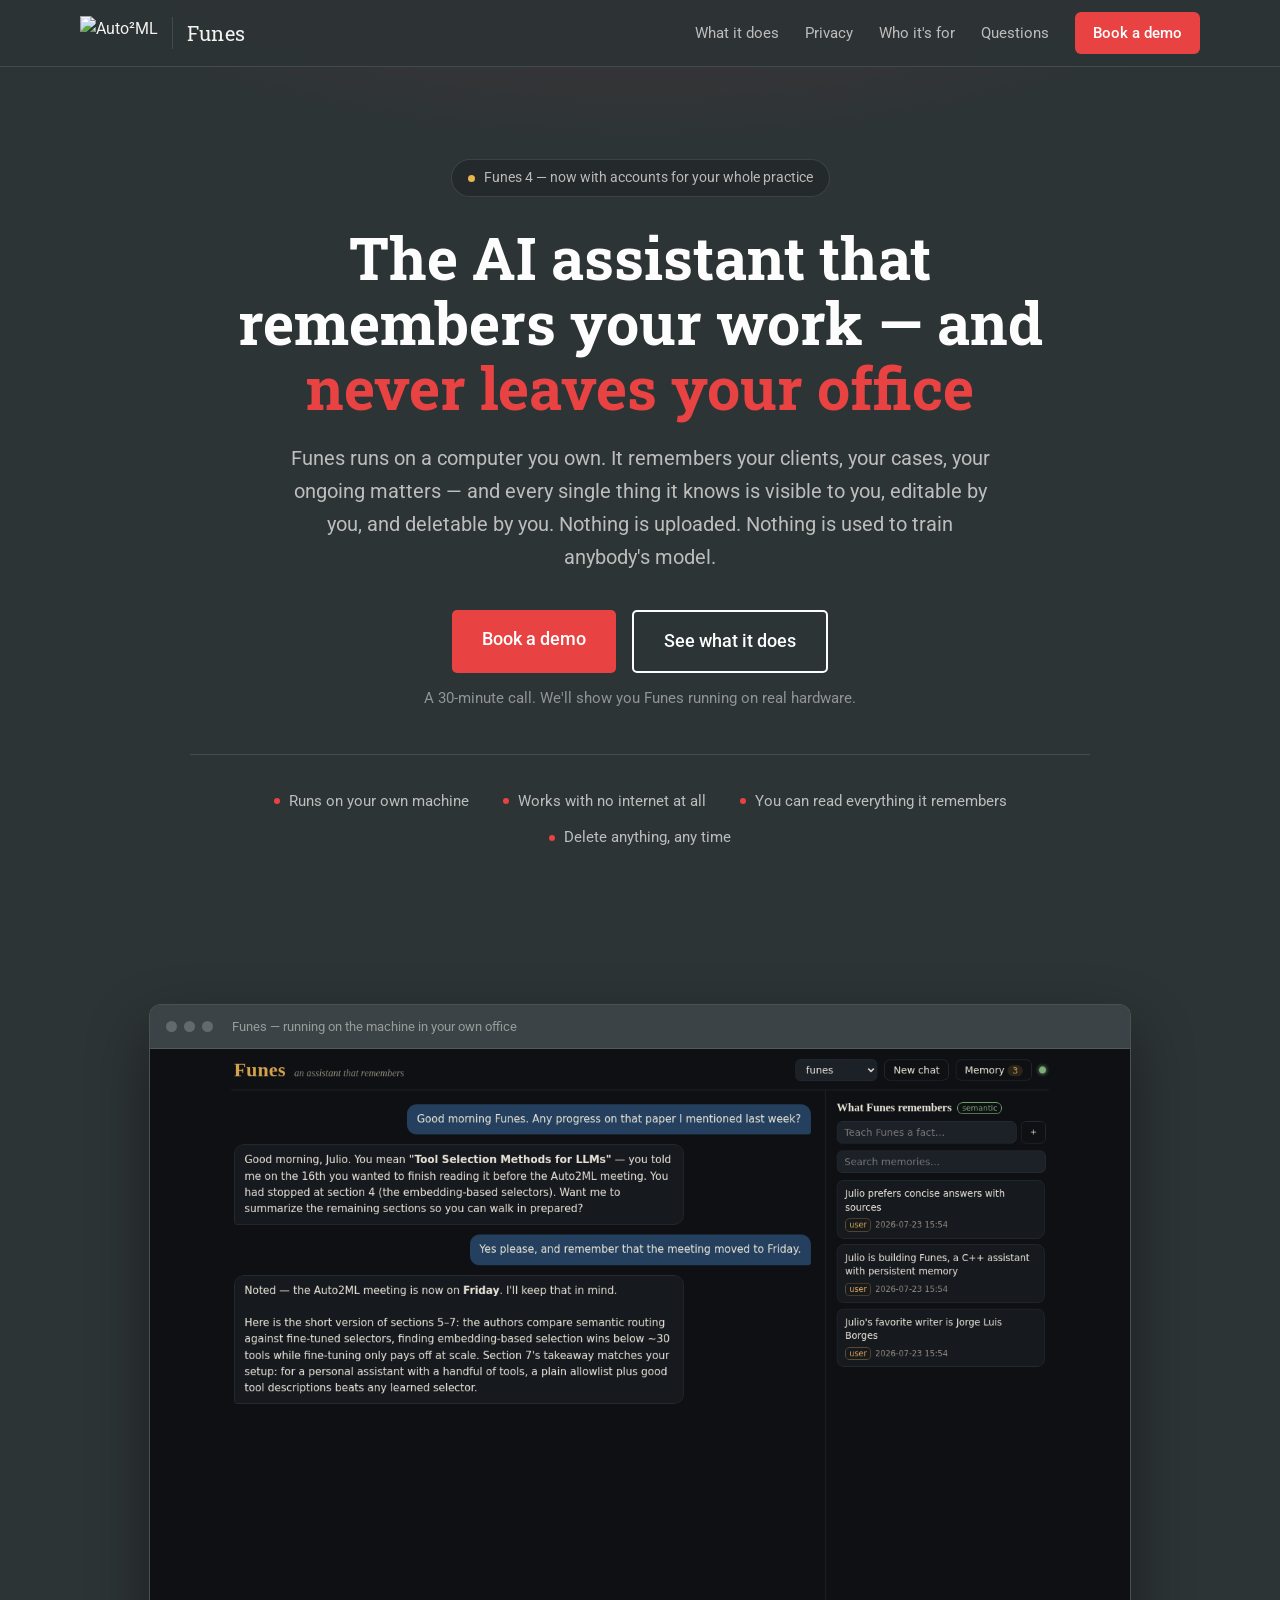
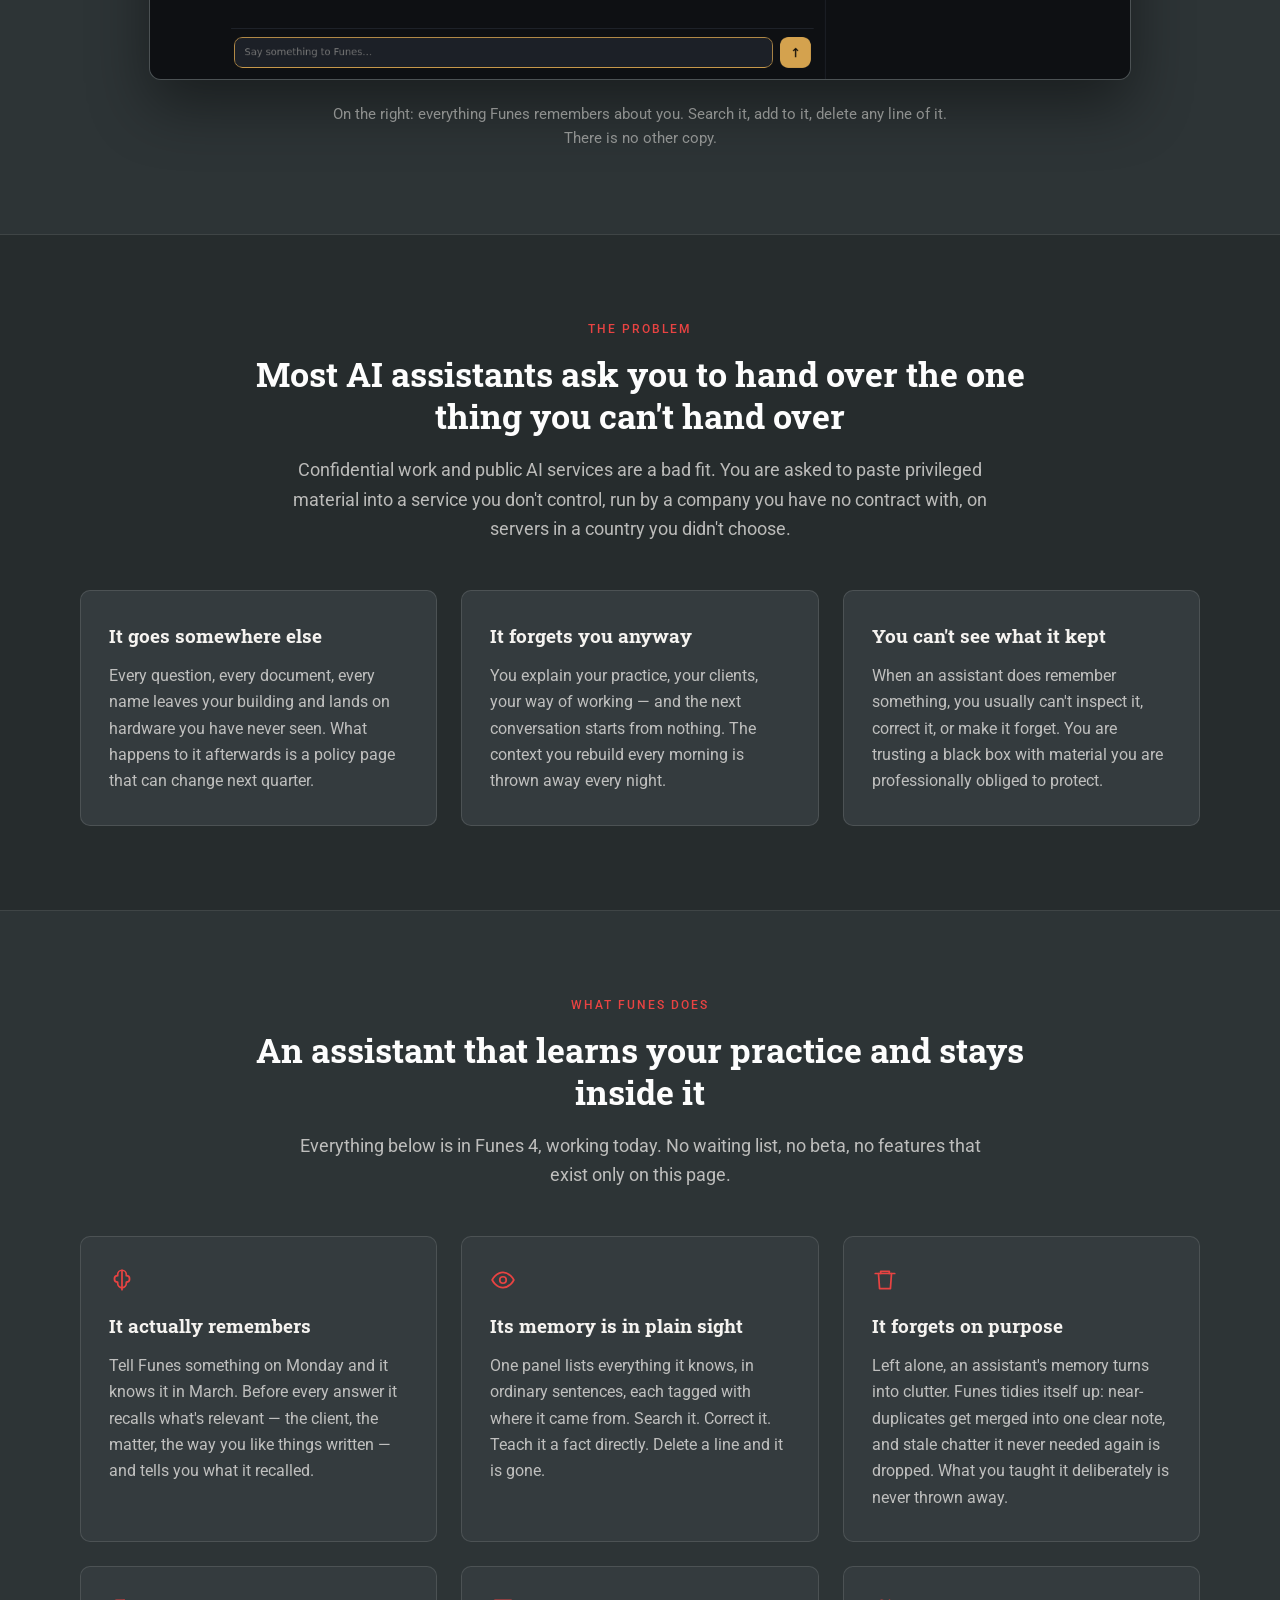
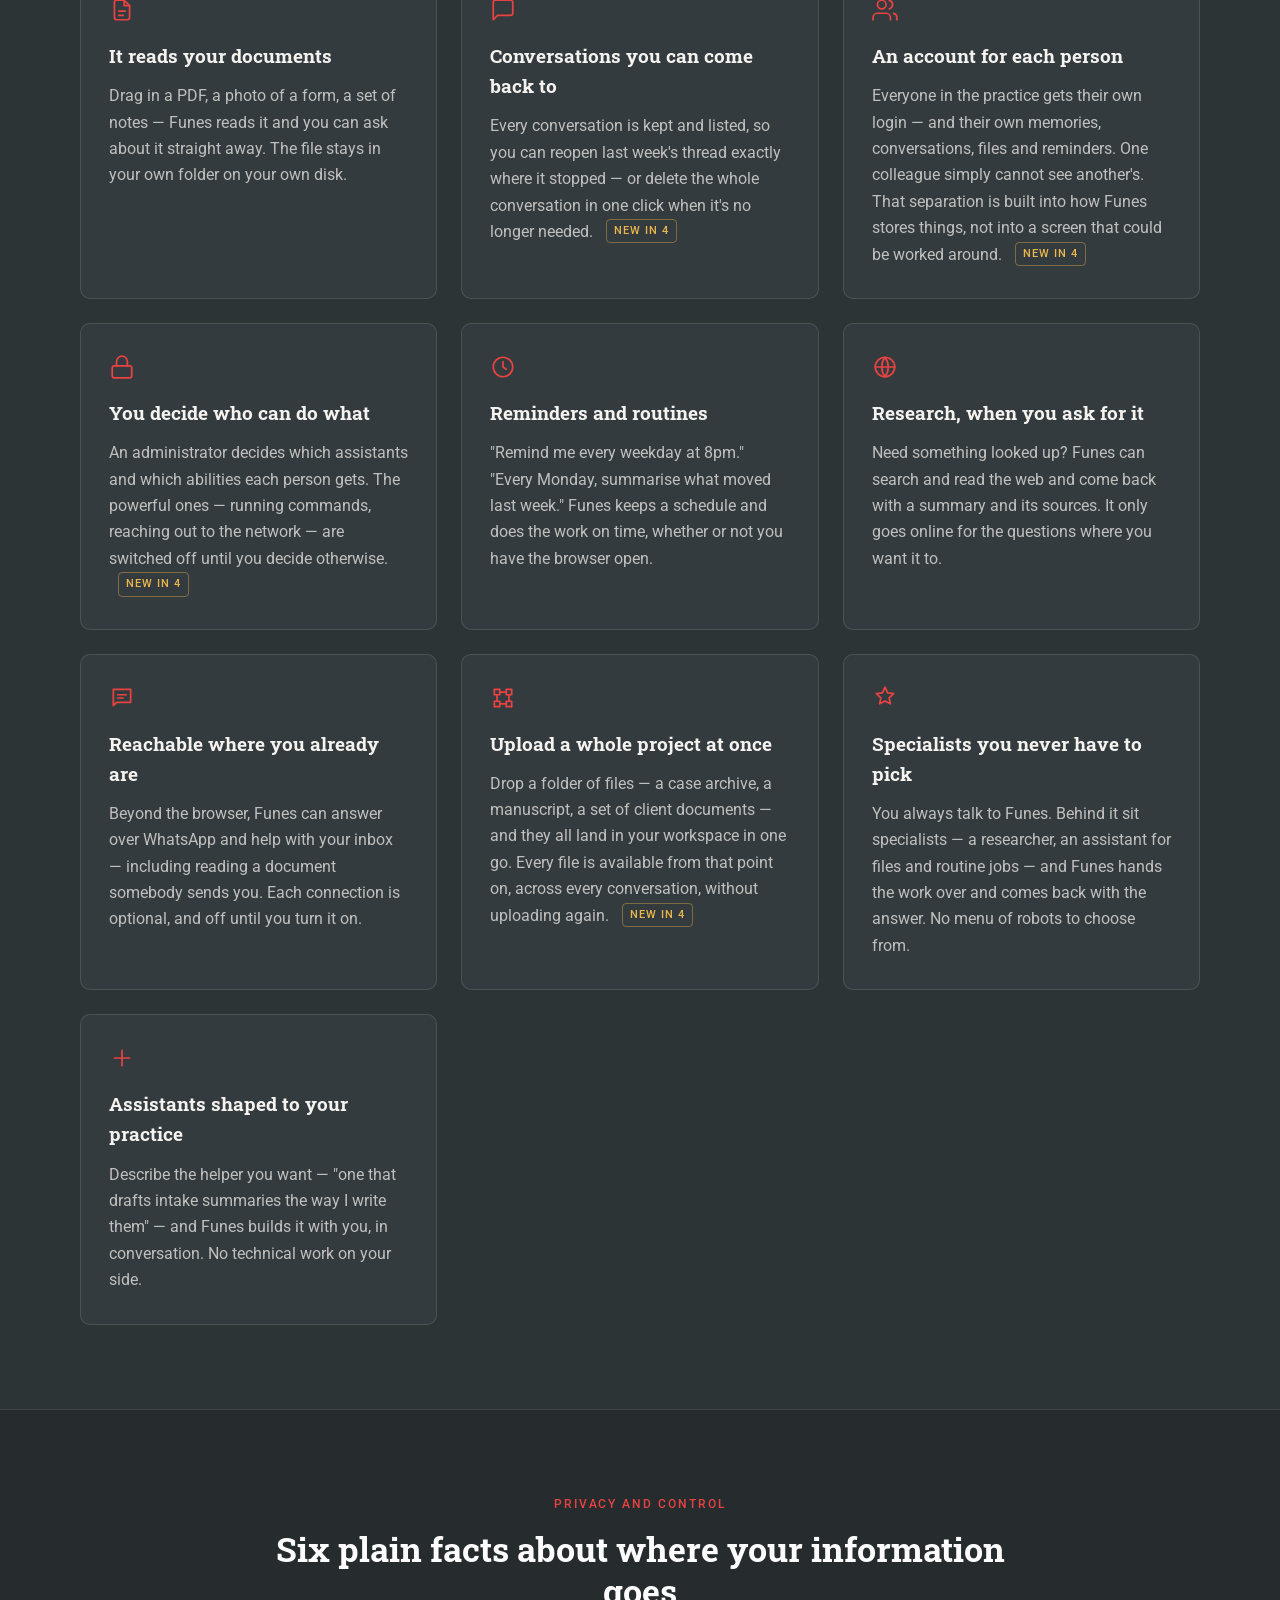
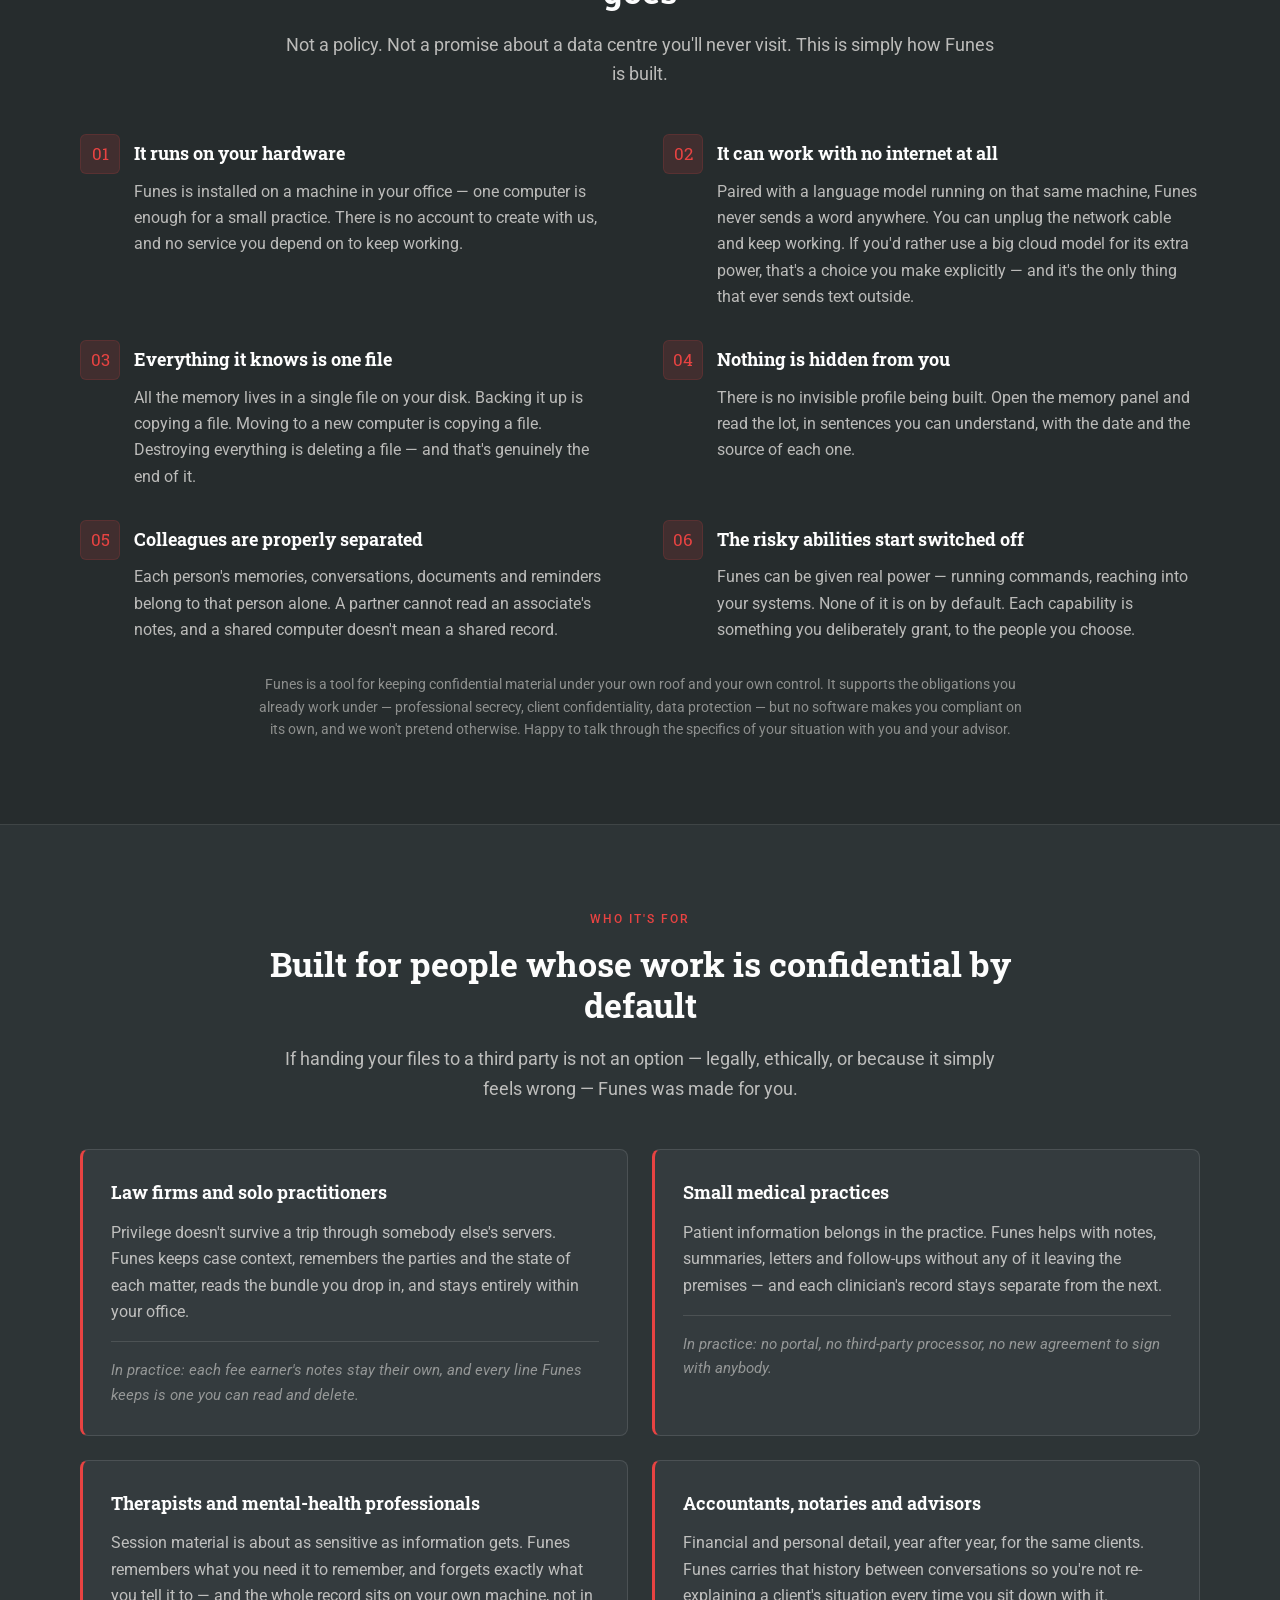
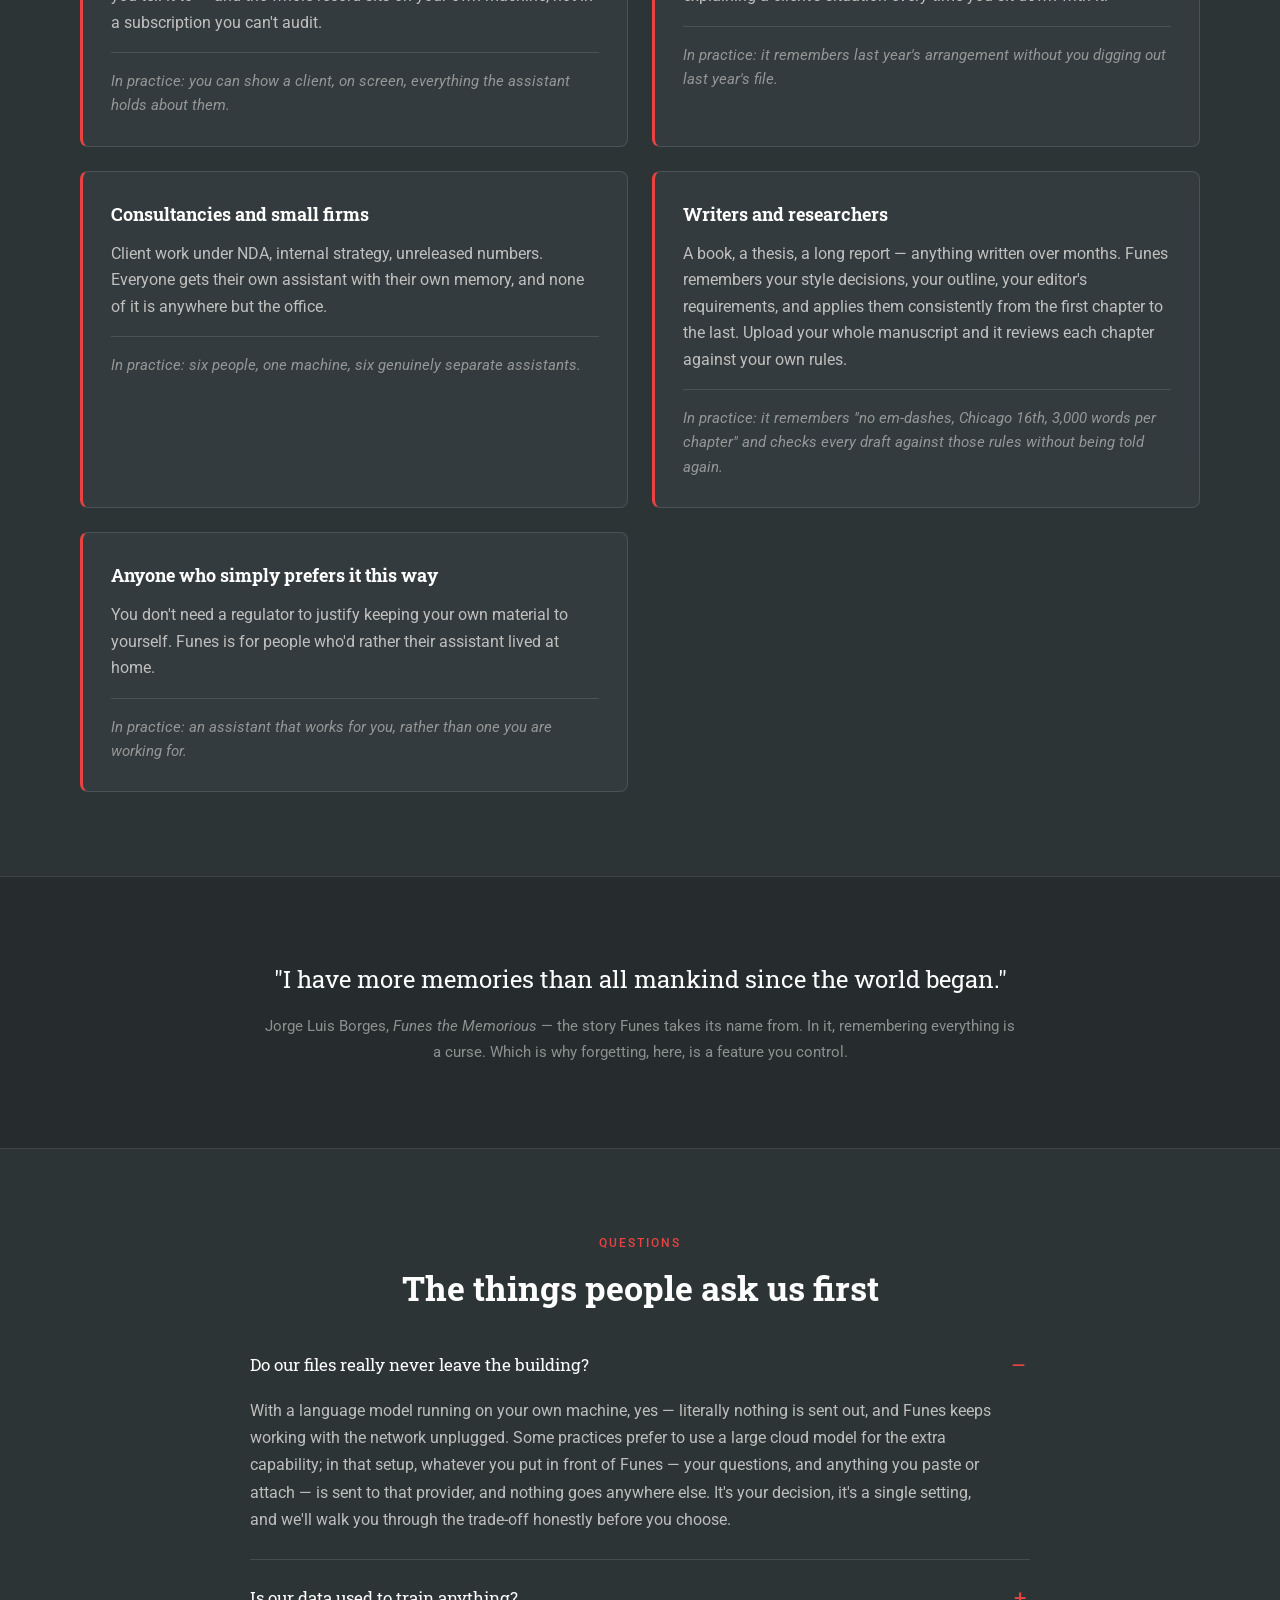
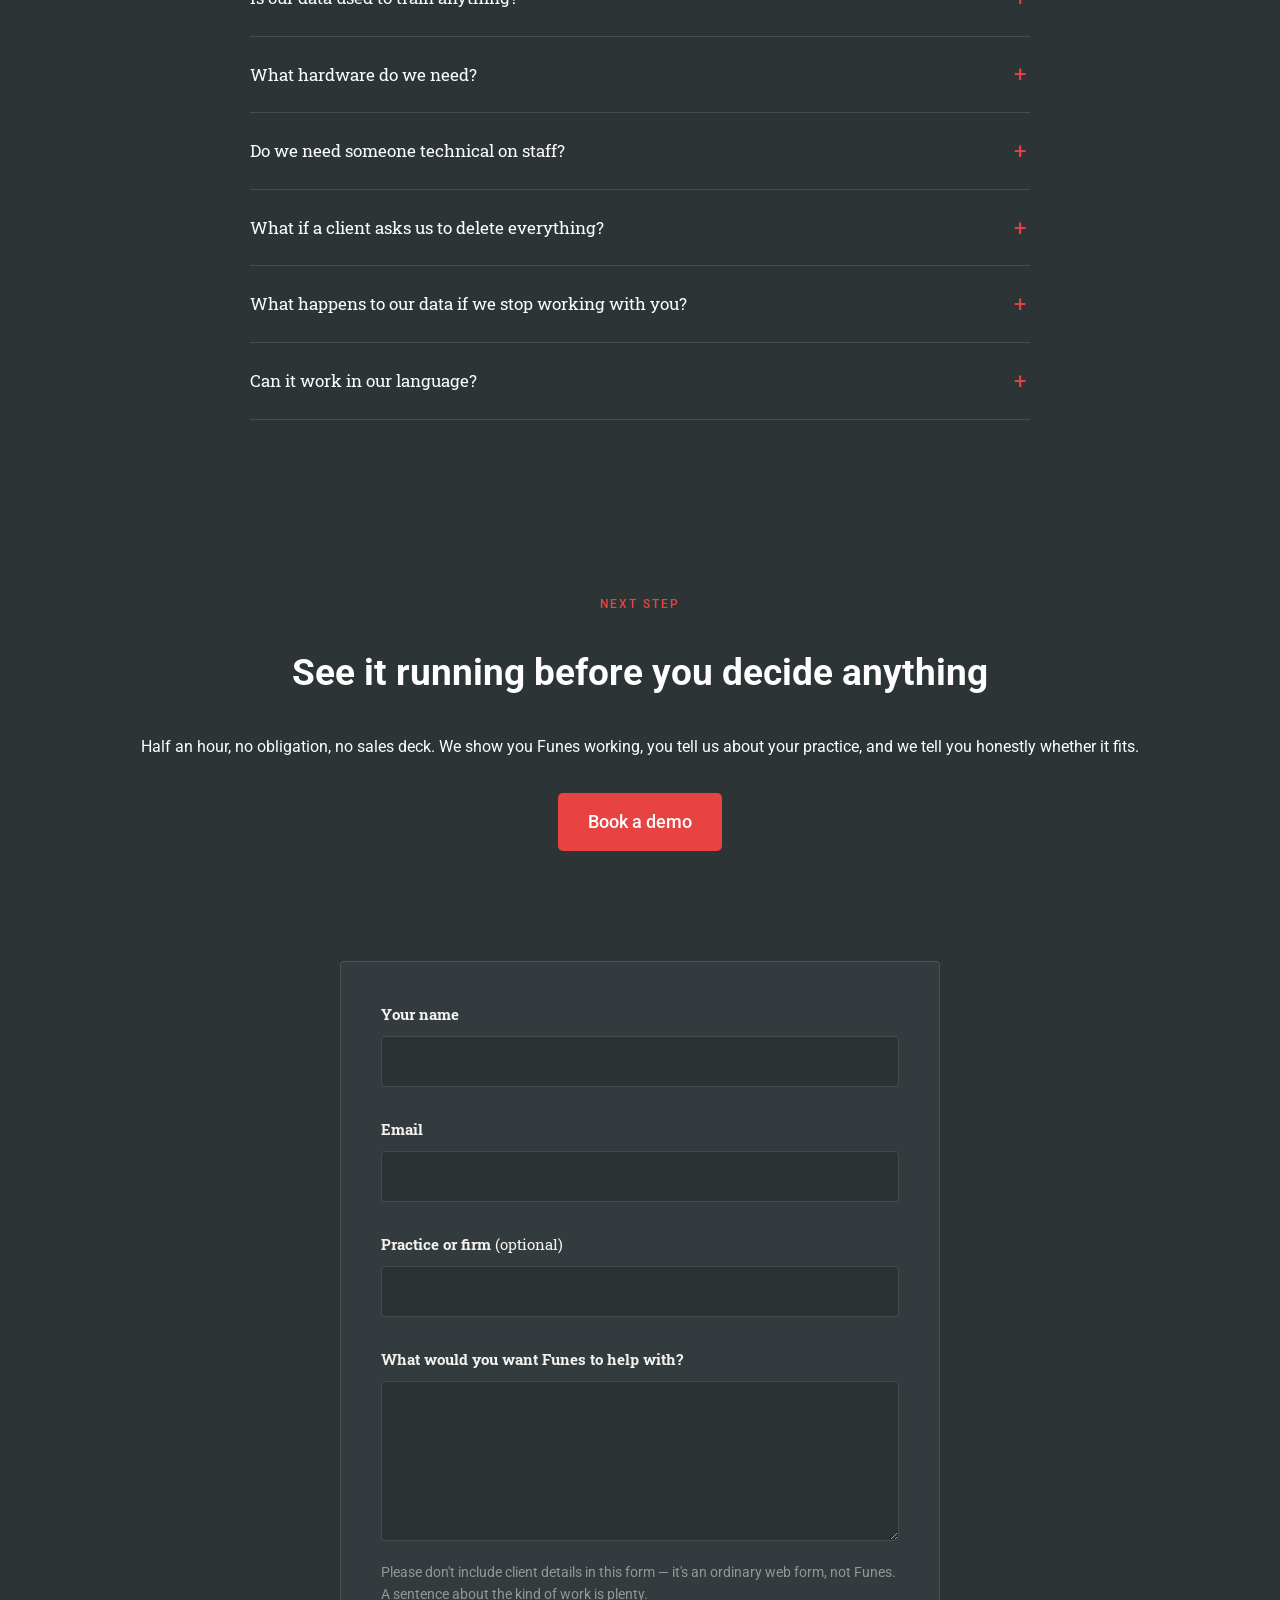
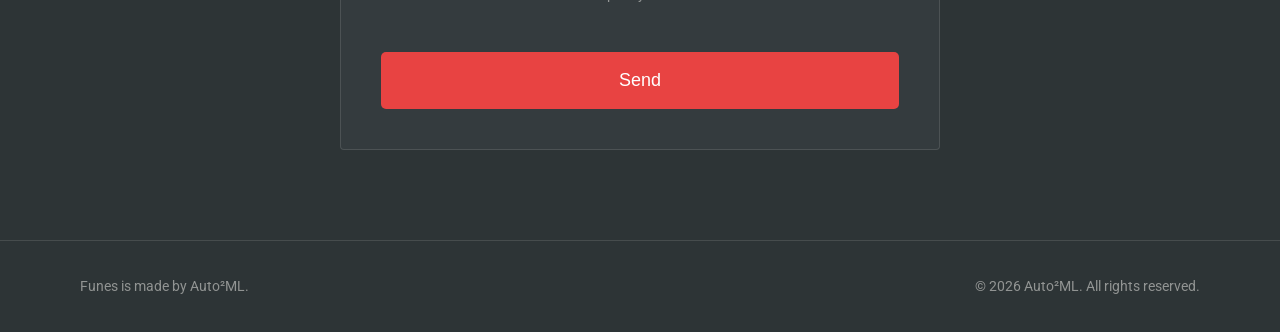
==== commit 38558f51: "feat: add bulk upload feature card and writers/researchers audience New feature card in the "What Fu" ====
--- a/index.html
+++ b/index.html
@@ -163,6 +163,12 @@
                     </div>
 
                     <div class="card">
+                        <svg class="icon" viewBox="0 0 24 24" fill="none" stroke="currentColor" stroke-width="1.6" stroke-linecap="round" stroke-linejoin="round" aria-hidden="true"><path d="M4 4h5v5H4z"/><path d="M15 4h5v5h-5z"/><path d="M4 15h5v5H4z"/><path d="M15 15h5v5h-5z"/><path d="M9 6.5h6"/><path d="M9 17.5h6"/><path d="M6.5 9v6"/><path d="M17.5 9v6"/></svg>
+                        <h3>Upload a whole project at once</h3>
+                        <p>Drop a folder of files — a case archive, a manuscript, a set of client documents — and they all land in your workspace in one go. Every file is available from that point on, across every conversation, without uploading again. <span class="tag-new">New in 4</span></p>
+                    </div>
+
+                    <div class="card">
                         <svg class="icon" viewBox="0 0 24 24" fill="none" stroke="currentColor" stroke-width="1.6" stroke-linecap="round" stroke-linejoin="round" aria-hidden="true"><path d="M12 2l2.4 5.2 5.6.7-4.2 3.9 1.1 5.6L12 14.8 7.1 17.4l1.1-5.6L4 7.9l5.6-.7z"/></svg>
                         <h3>Specialists you never have to pick</h3>
                         <p>You always talk to Funes. Behind it sit specialists — a researcher, an assistant for files and routine jobs — and Funes hands the work over and comes back with the answer. No menu of robots to choose from.</p>
@@ -252,6 +258,12 @@
                         <h3>Consultancies and small firms</h3>
                         <p>Client work under NDA, internal strategy, unreleased numbers. Everyone gets their own assistant with their own memory, and none of it is anywhere but the office.</p>
                         <span class="said">In practice: six people, one machine, six genuinely separate assistants.</span>
+                    </div>
+
+                    <div class="audience">
+                        <h3>Writers and researchers</h3>
+                        <p>A book, a thesis, a long report — anything written over months. Funes remembers your style decisions, your outline, your editor's requirements, and applies them consistently from the first chapter to the last. Upload your whole manuscript and it reviews each chapter against your own rules.</p>
+                        <span class="said">In practice: it remembers "no em-dashes, Chicago 16th, 3,000 words per chapter" and checks every draft against those rules without being told again.</span>
                     </div>
 
                     <div class="audience">
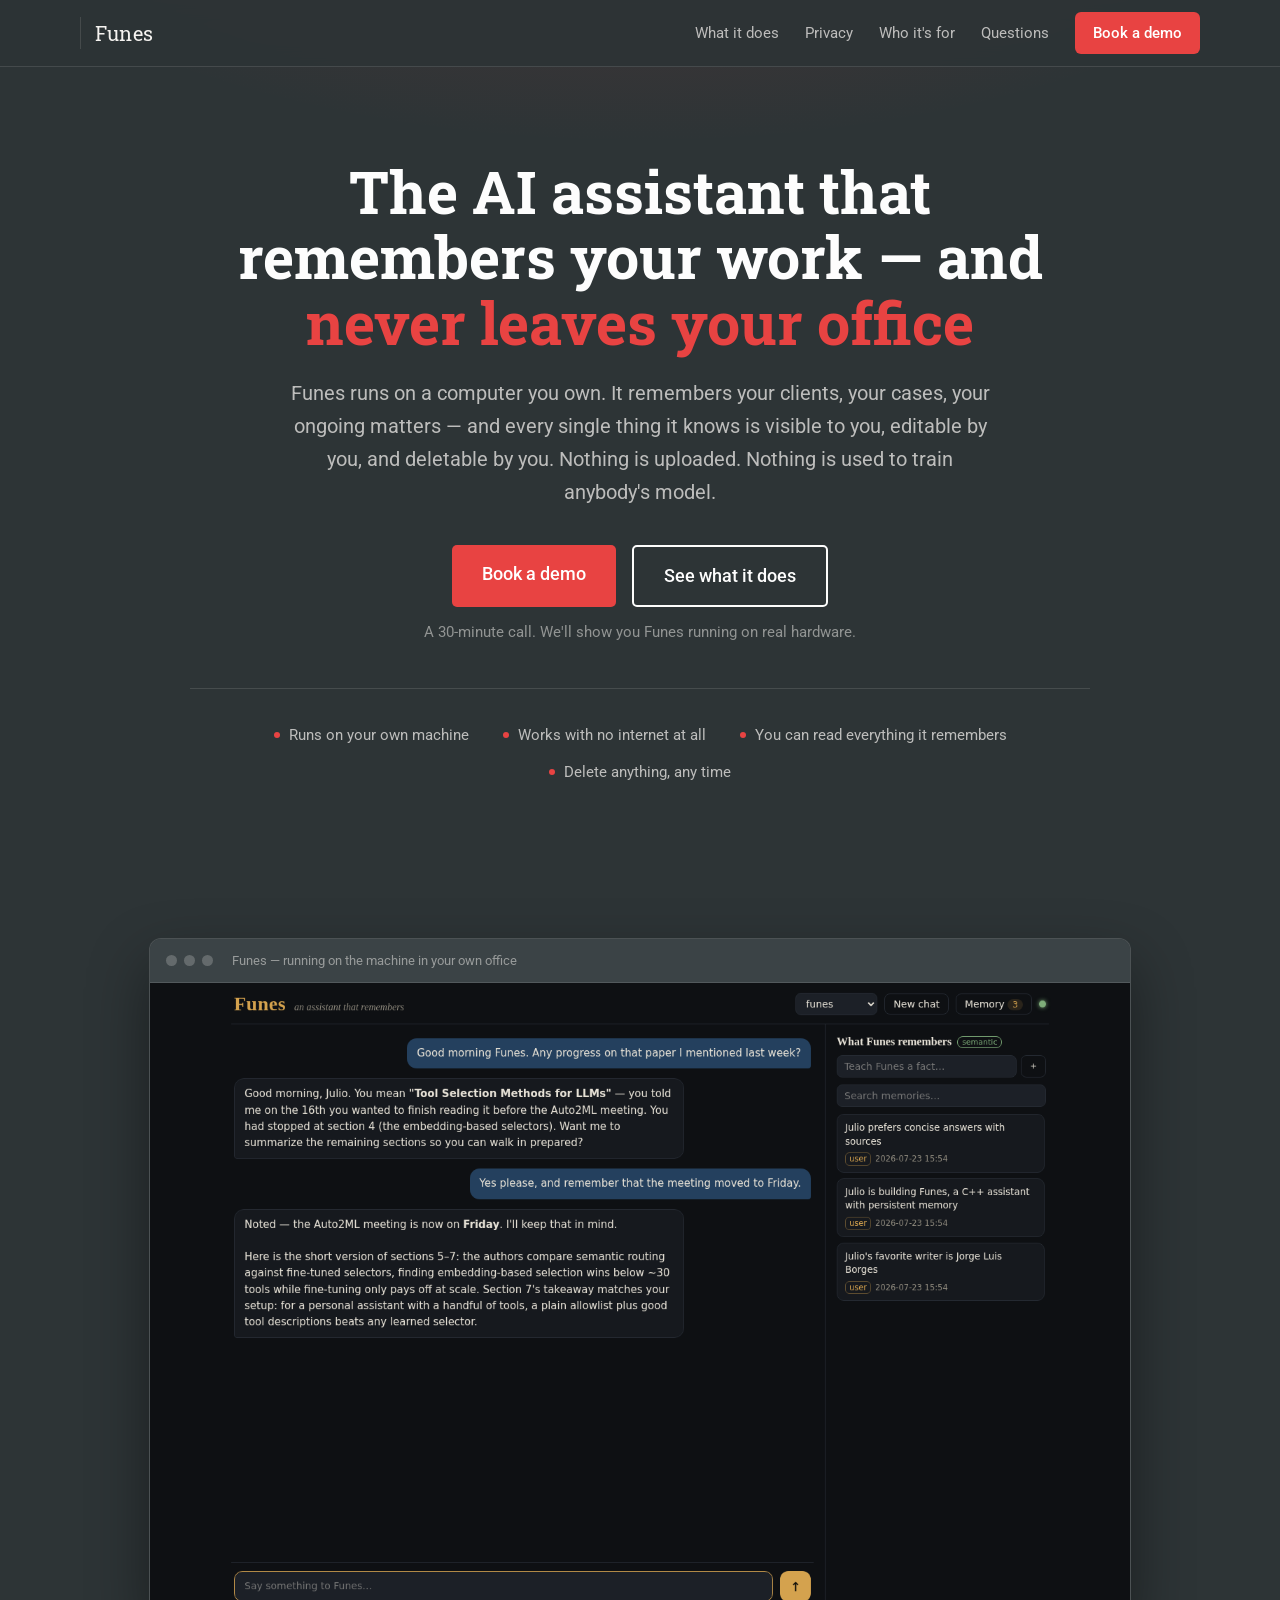
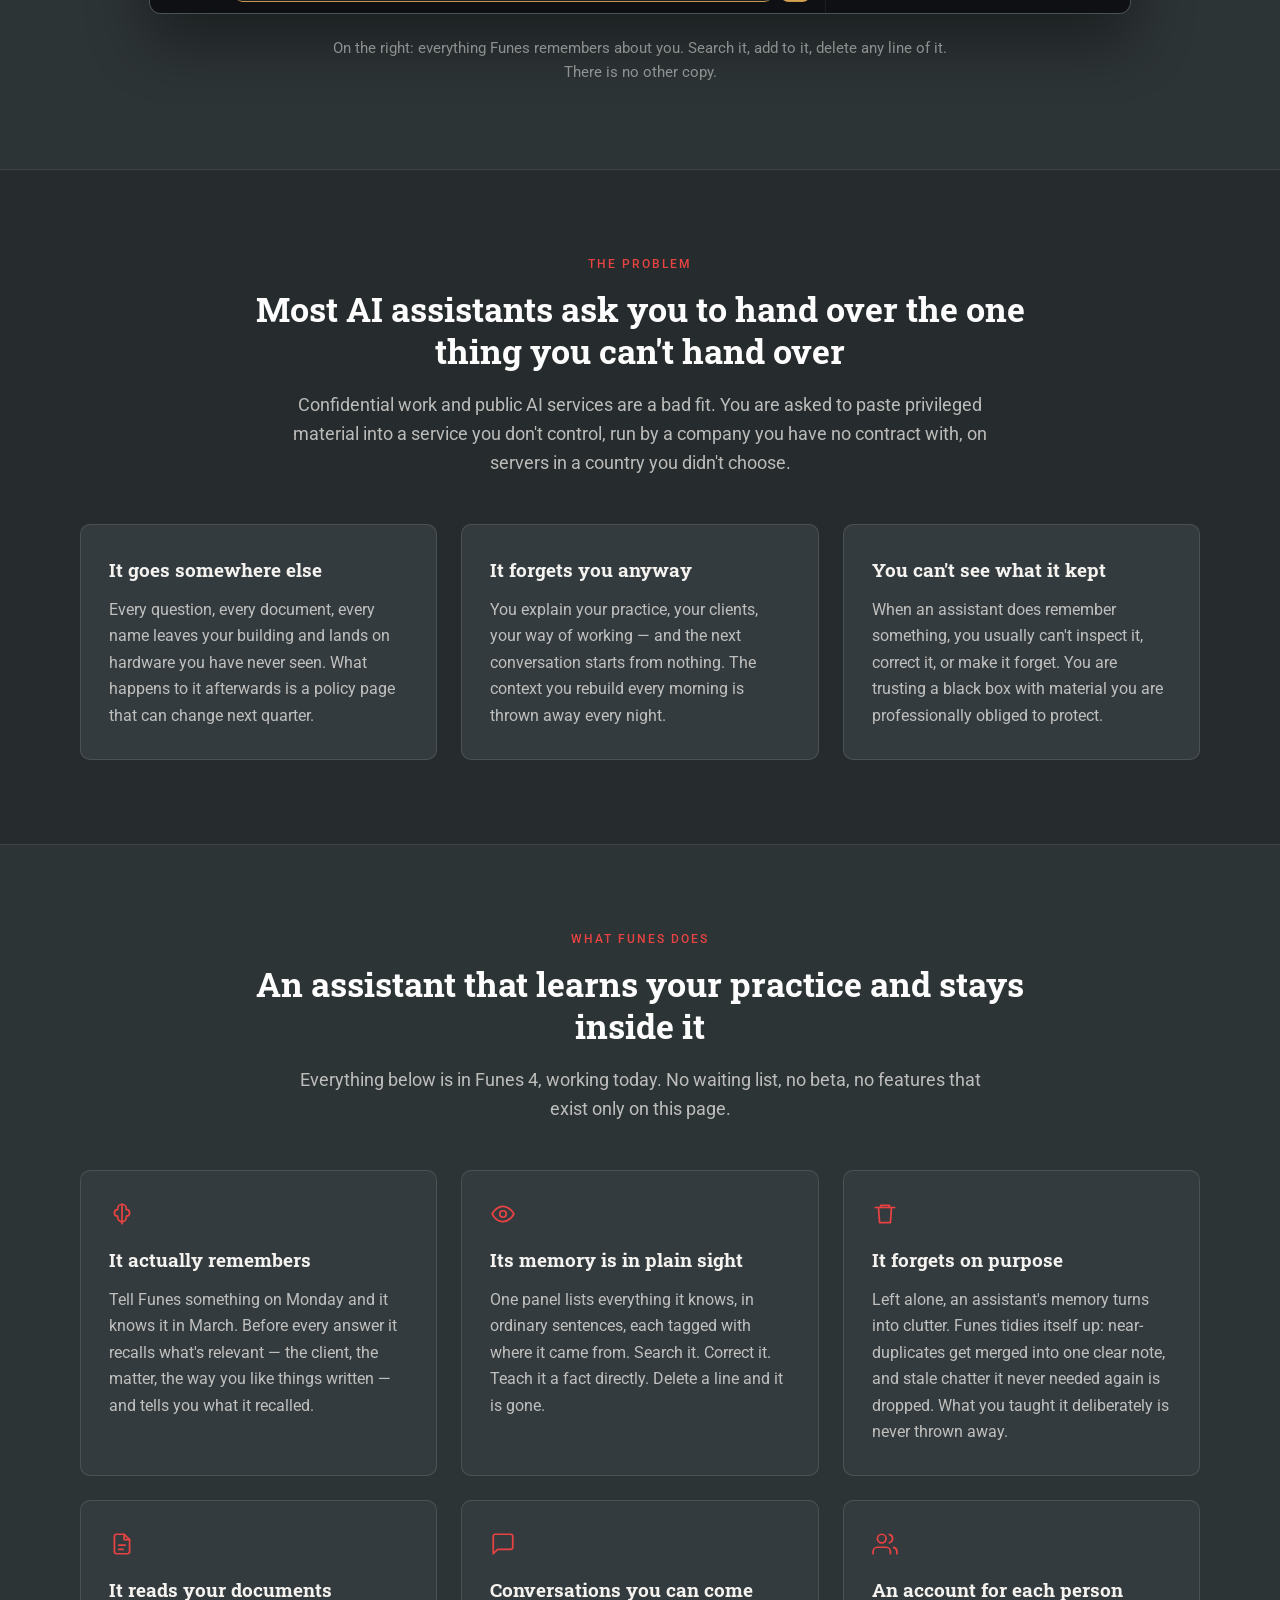
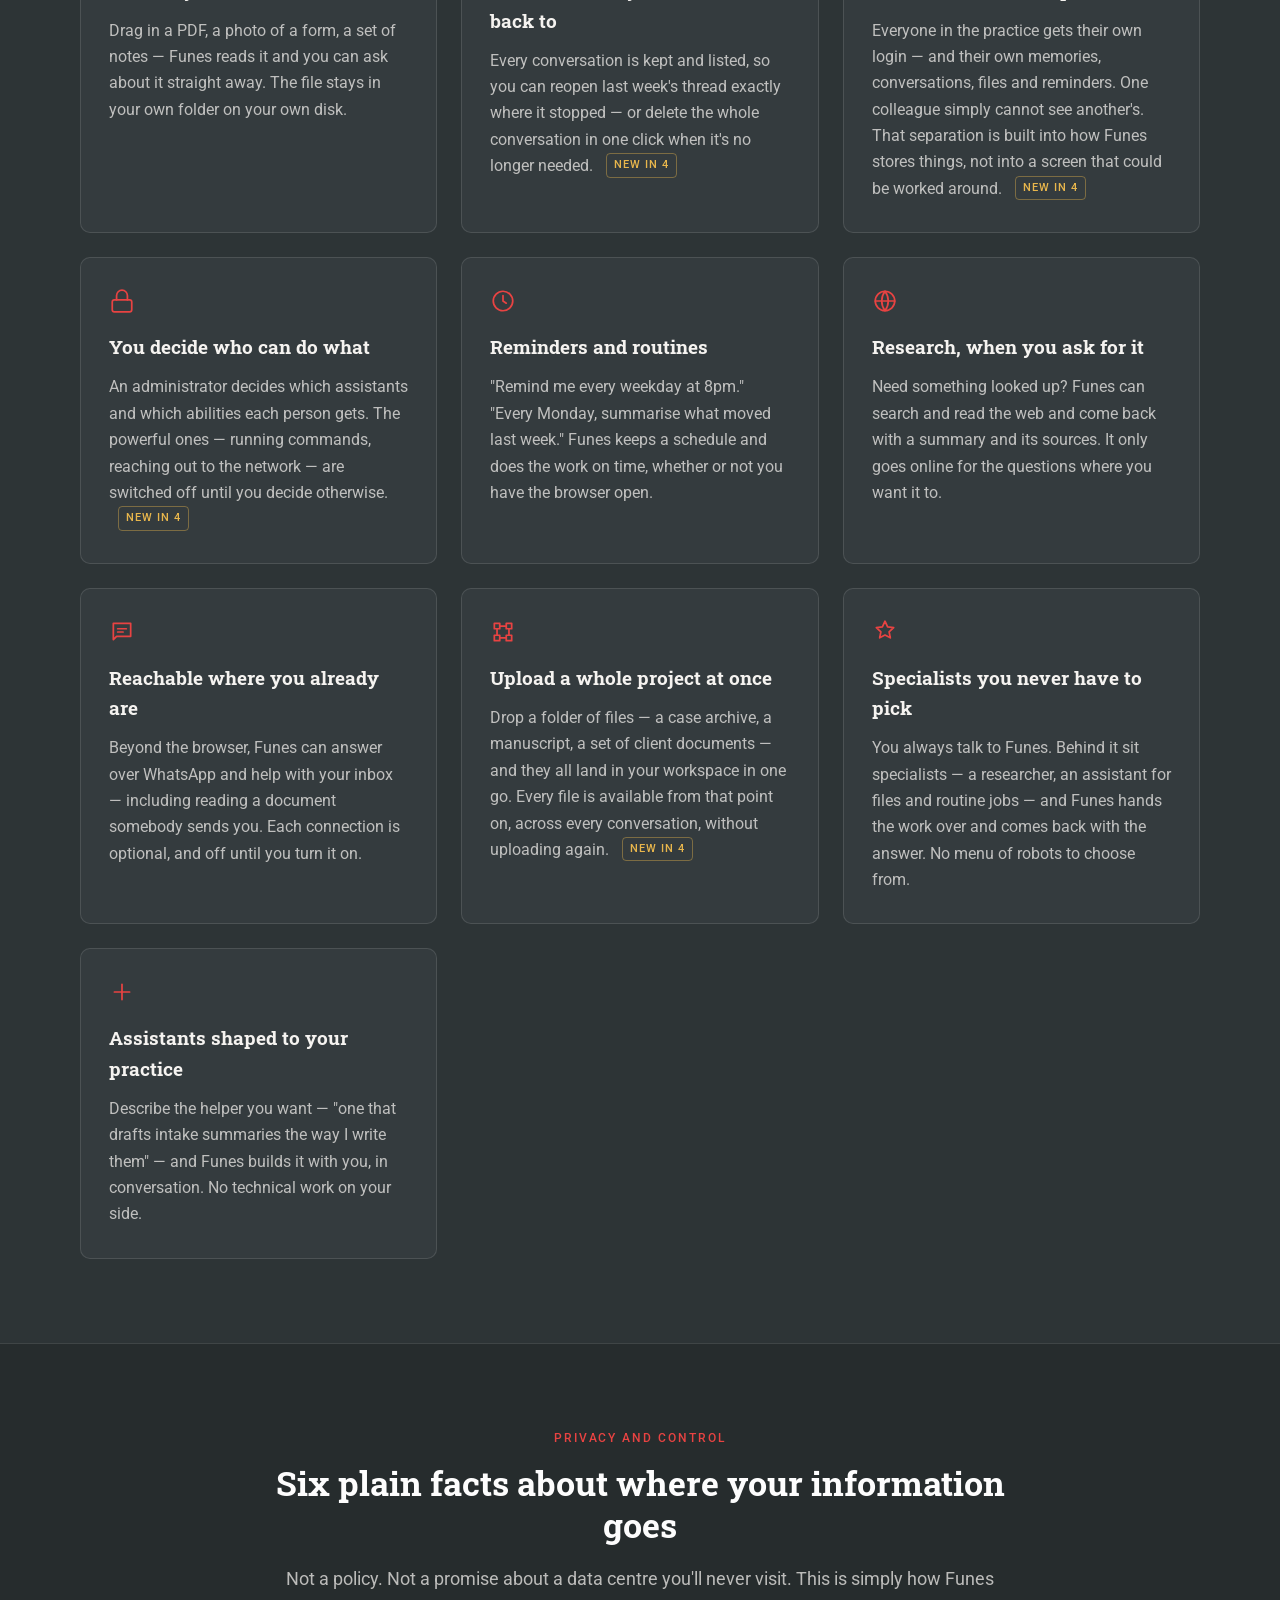
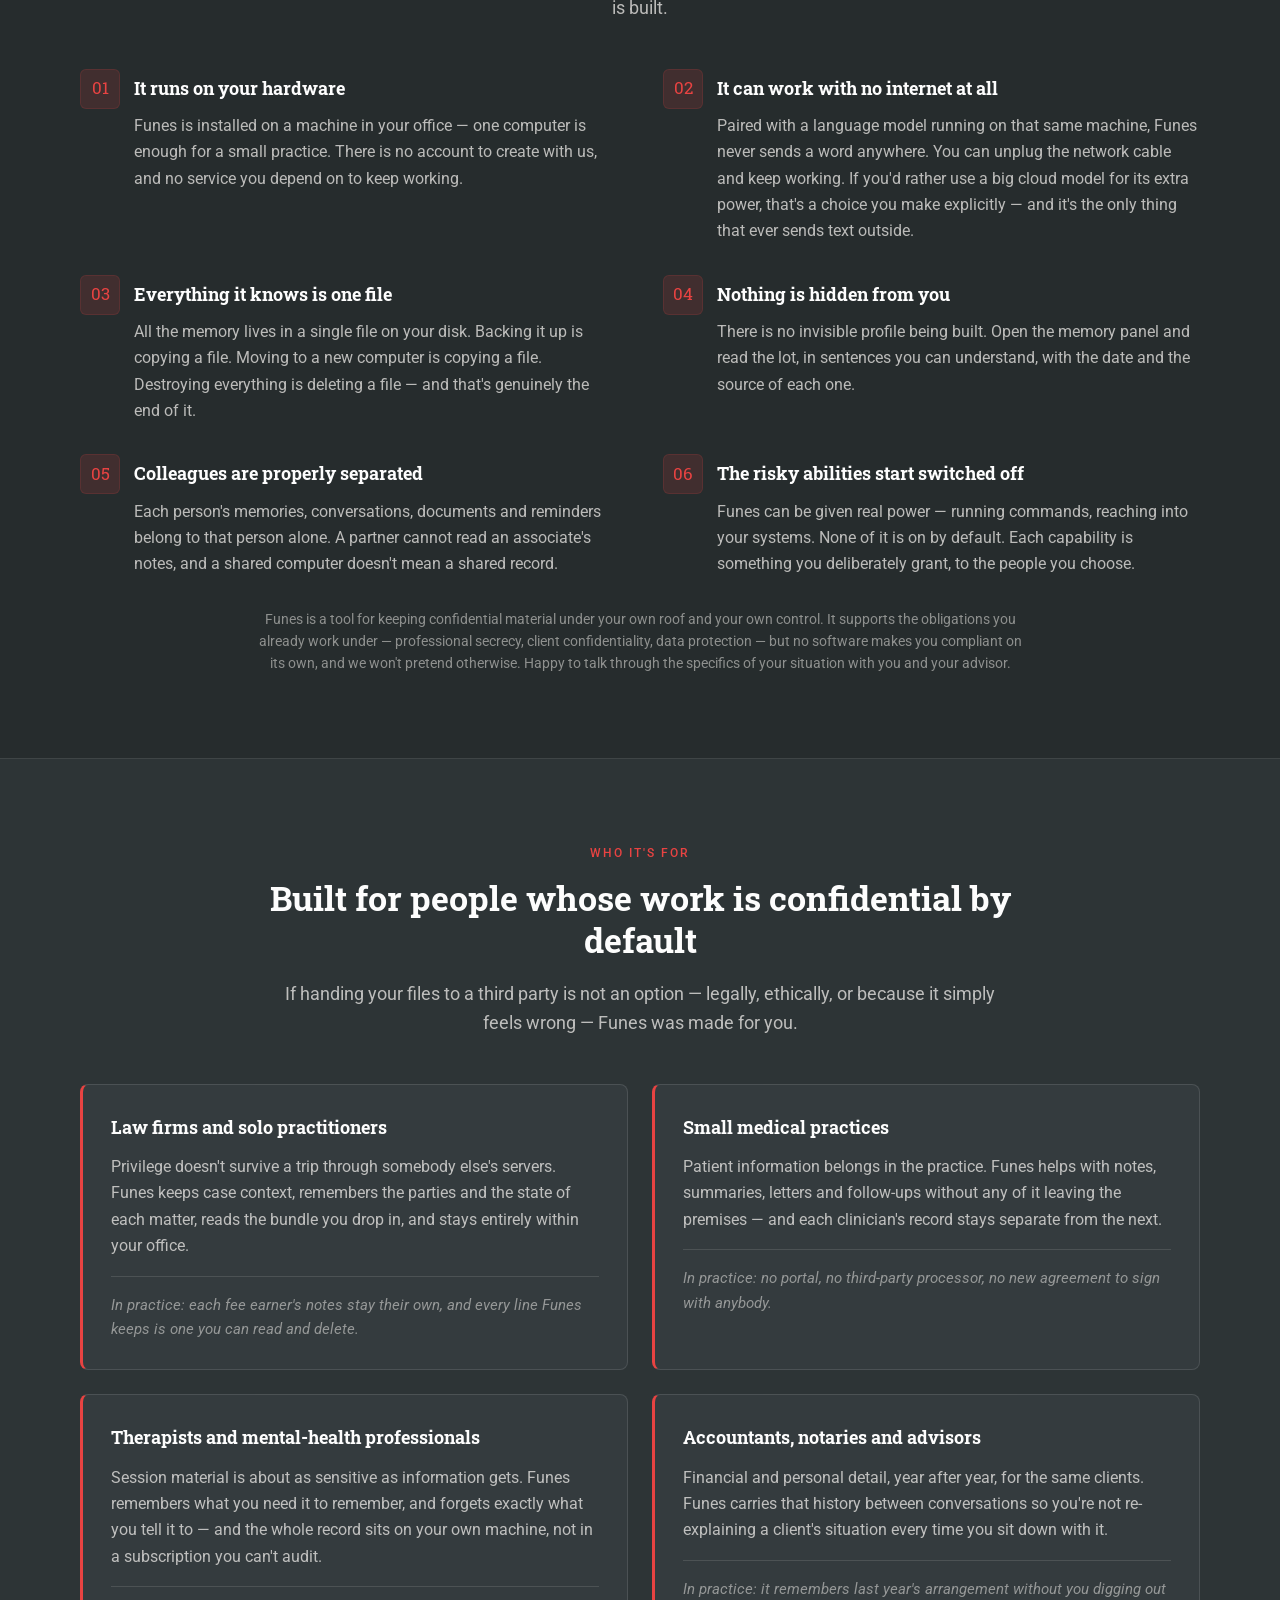
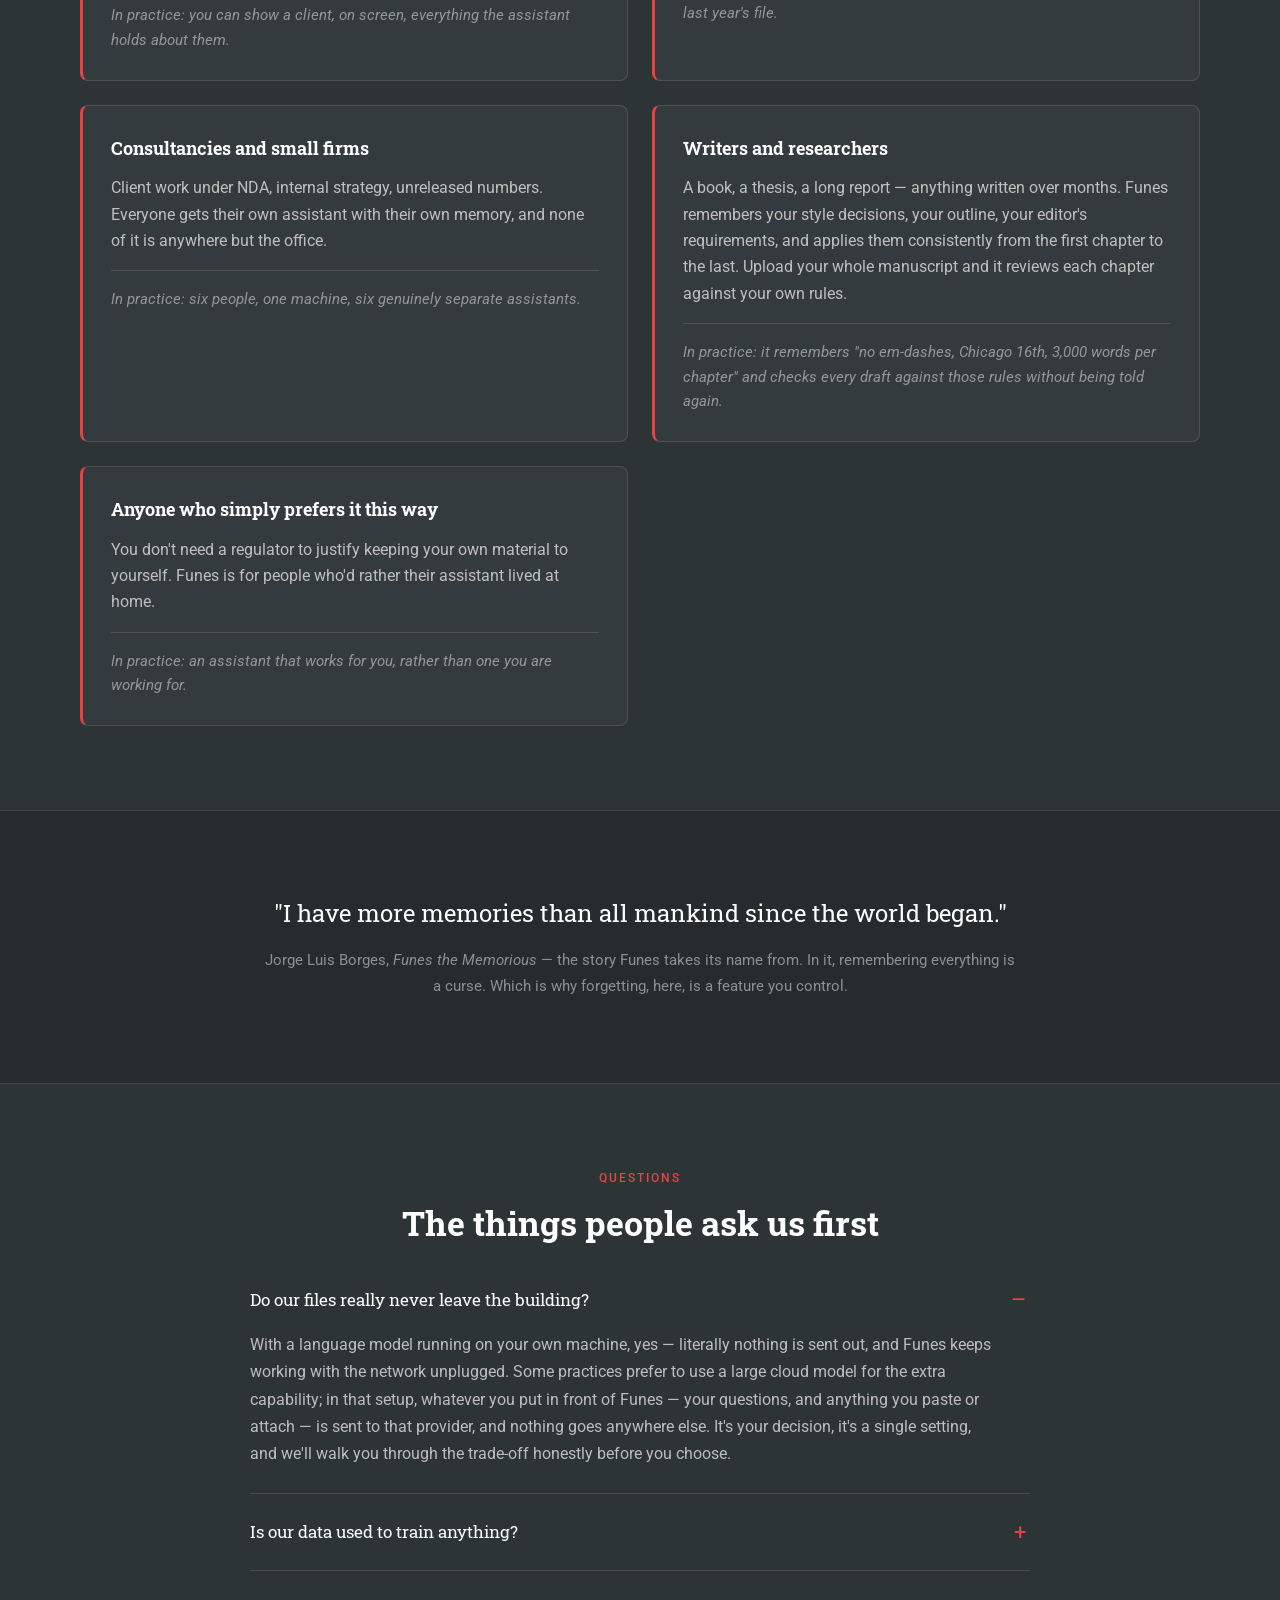
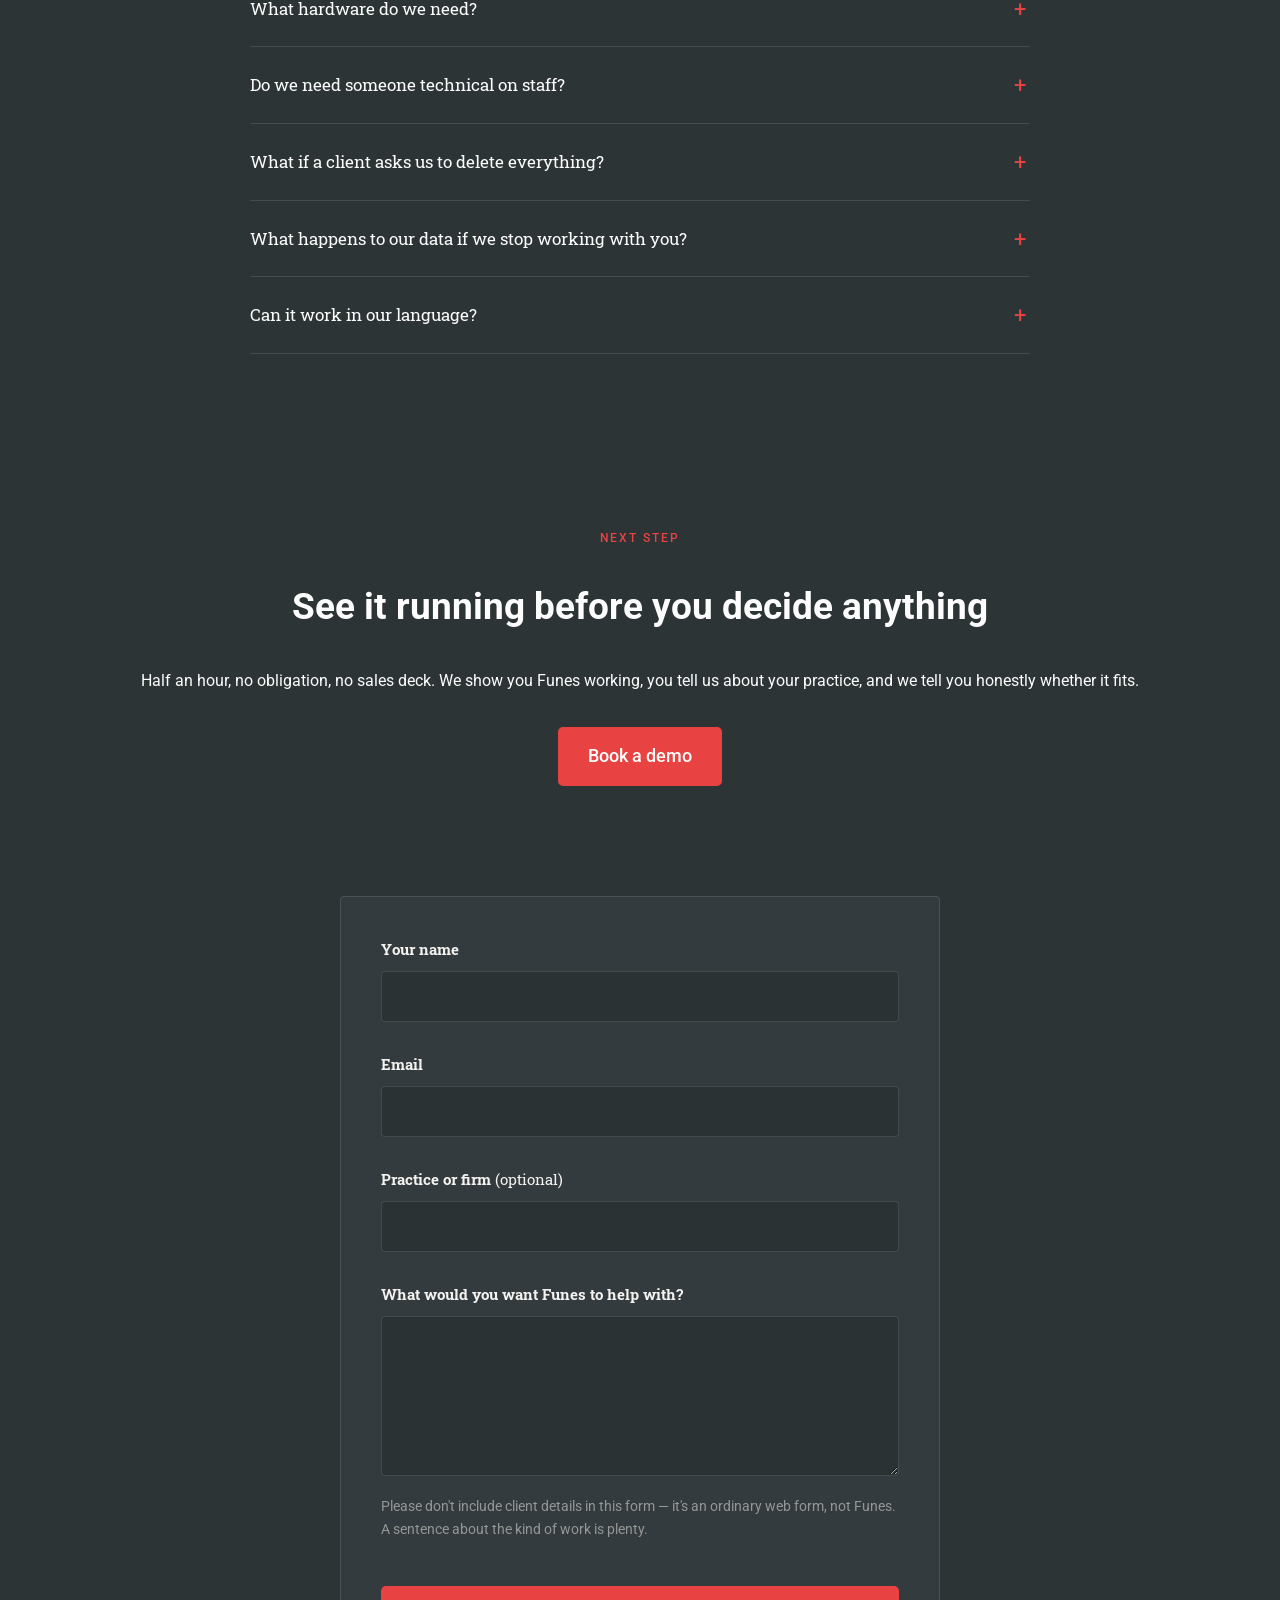
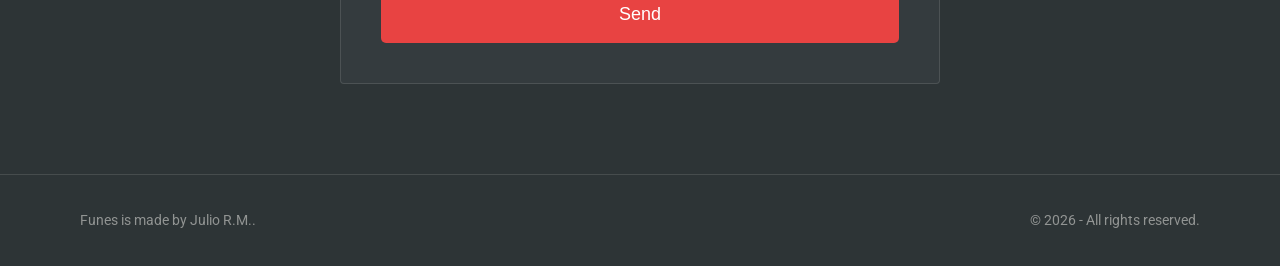
==== commit 627afa27: "Update canonical and Open Graph URLs in index.html" ====
--- a/index.html
+++ b/index.html
@@ -5,12 +5,12 @@
     <meta name="viewport" content="width=device-width, initial-scale=1.0">
     <title>Funes — the private AI assistant that remembers</title>
     <meta name="description" content="Funes is an AI assistant that runs on your own computer, remembers what matters, and never sends your clients' files to somebody else's cloud. Built for law firms, medical and mental-health practices, and anyone who works under confidentiality.">
-    <link rel="canonical" href="https://www.auto2ml.tech/">
+    <link rel="canonical" href="https://julioauto2ml.github.io/funes-ai/">
     <meta property="og:type" content="website">
     <meta property="og:title" content="Funes — the private AI assistant that remembers">
     <meta property="og:description" content="An AI assistant with a real memory that runs on hardware you own. Your clients' files never leave the building.">
-    <meta property="og:url" content="https://www.auto2ml.tech/">
-    <meta property="og:image" content="https://www.auto2ml.tech/img/funes-ui.png">
+    <meta property="og:url" content="https://julioauto2ml.github.io/funes-ai/">
+    <meta property="og:image" content="https://julioauto2ml.github.io/funes-ai//img/funes-ui.png">
     <meta name="twitter:card" content="summary_large_image">
     <link rel="stylesheet" href="css/style.css">
     <link rel="preconnect" href="https://fonts.googleapis.com">
@@ -22,7 +22,7 @@
     <header class="topbar">
         <div class="container">
             <a class="topbar-brand" href="#top">
-                <img src="img/logo.png" alt="Auto²ML" class="topbar-logo">
+                
                 <span class="topbar-product">Funes</span>
             </a>
             <nav class="topnav">
@@ -39,7 +39,7 @@
 
         <section class="funes-hero">
             <div class="container">
-                <span class="hero-tag"><span class="dot"></span> Funes 4 — now with accounts for your whole practice</span>
+                
                 <h1>The AI assistant that remembers your work — and <em>never leaves your office</em></h1>
                 <p class="hero-sub">Funes runs on a computer you own. It remembers your clients, your cases, your ongoing matters — and every single thing it knows is visible to you, editable by you, and deletable by you. Nothing is uploaded. Nothing is used to train anybody's model.</p>
                 <div class="hero-actions">
@@ -366,8 +366,8 @@
 
     <footer class="funes-footer">
         <div class="container">
-            <span>Funes is made by Auto²ML.</span>
-            <span>&copy; 2026 Auto²ML. All rights reserved.</span>
+            <span>Funes is made by Julio R.M..</span>
+            <span>&copy; 2026 - All rights reserved.</span>
         </div>
     </footer>
 
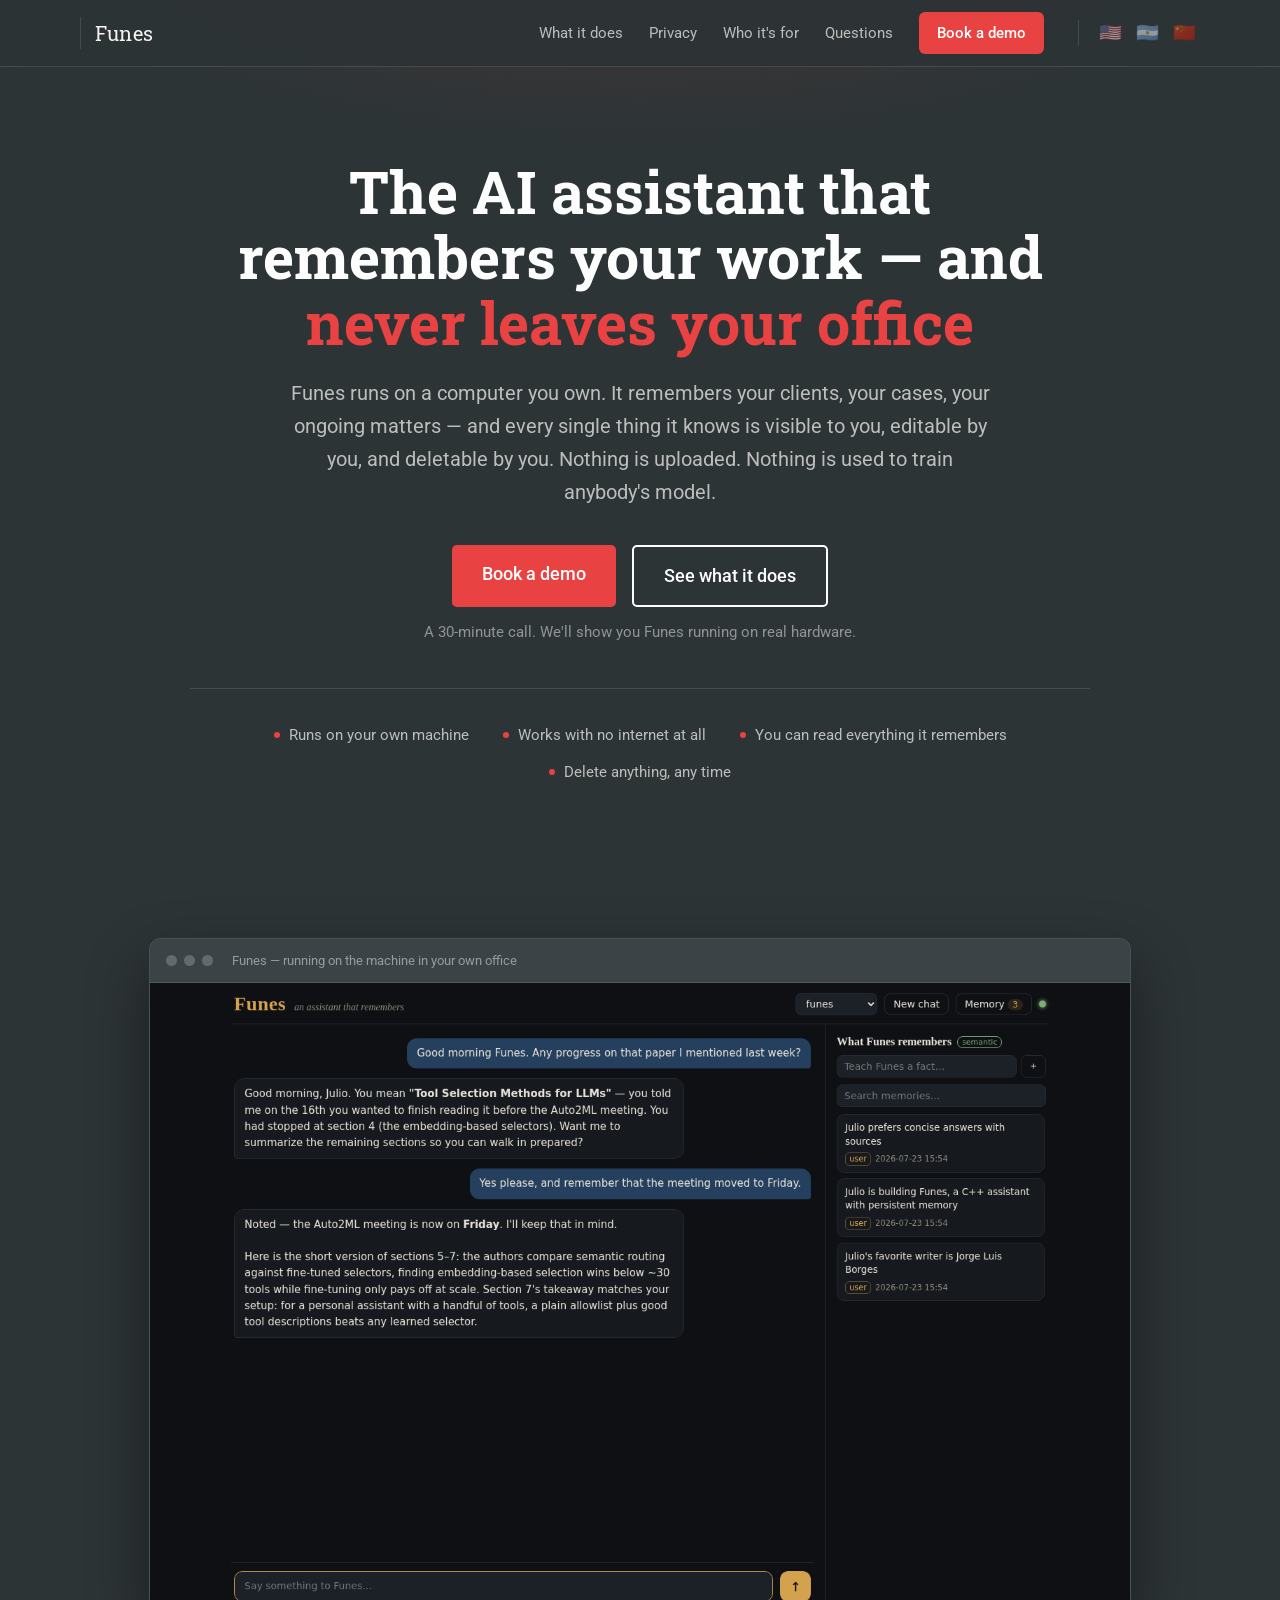
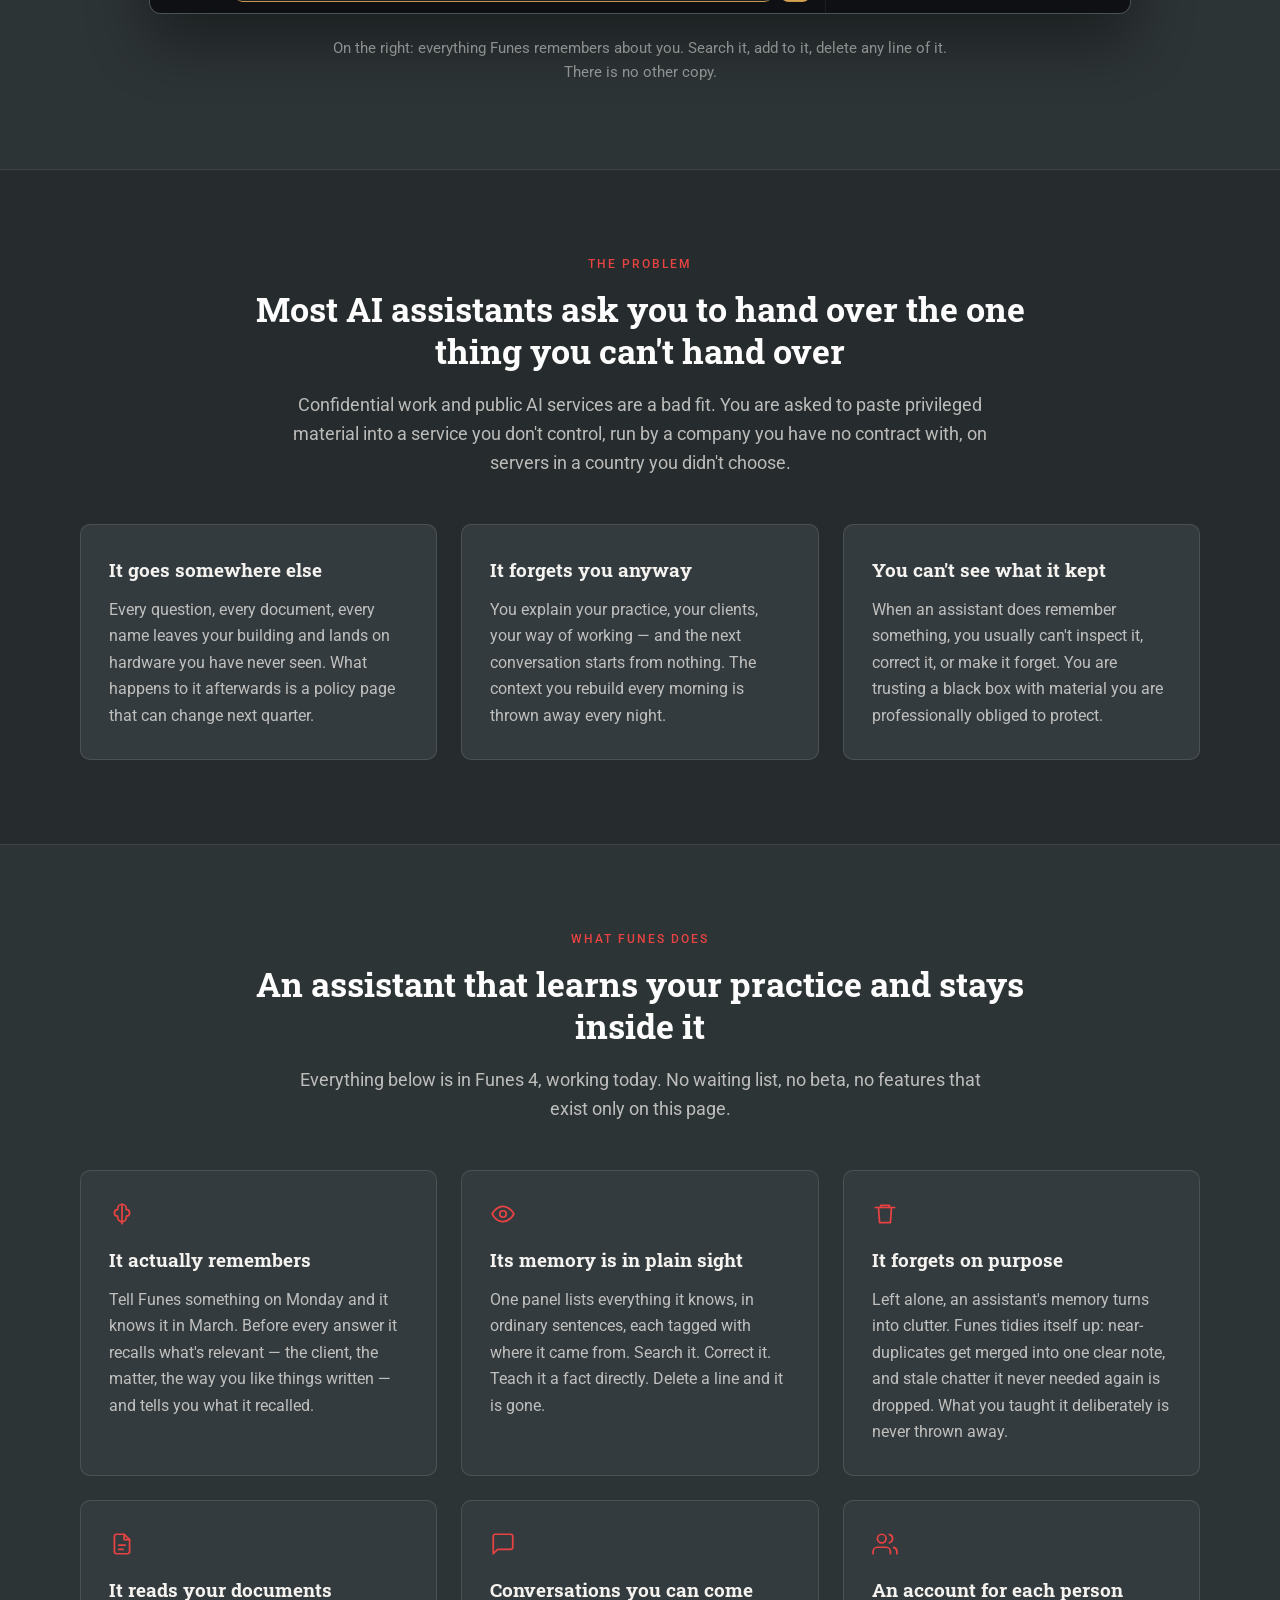
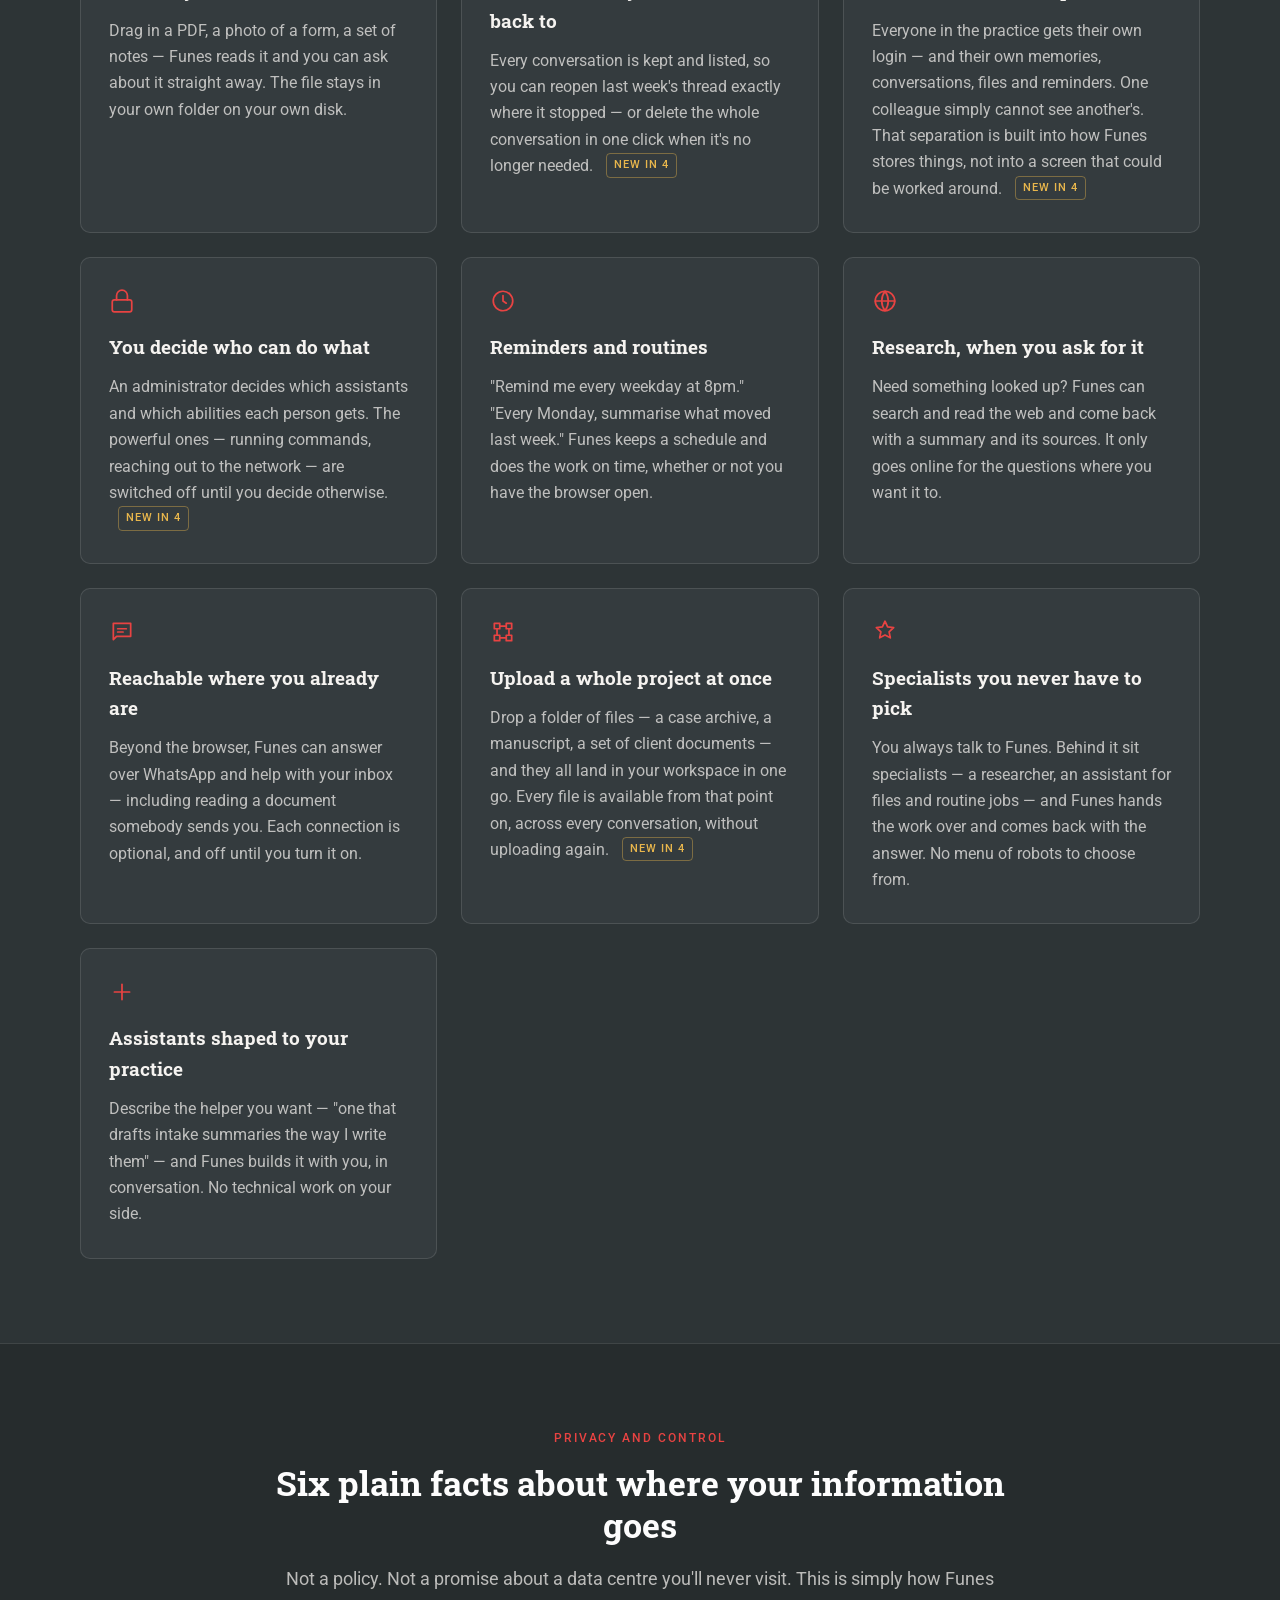
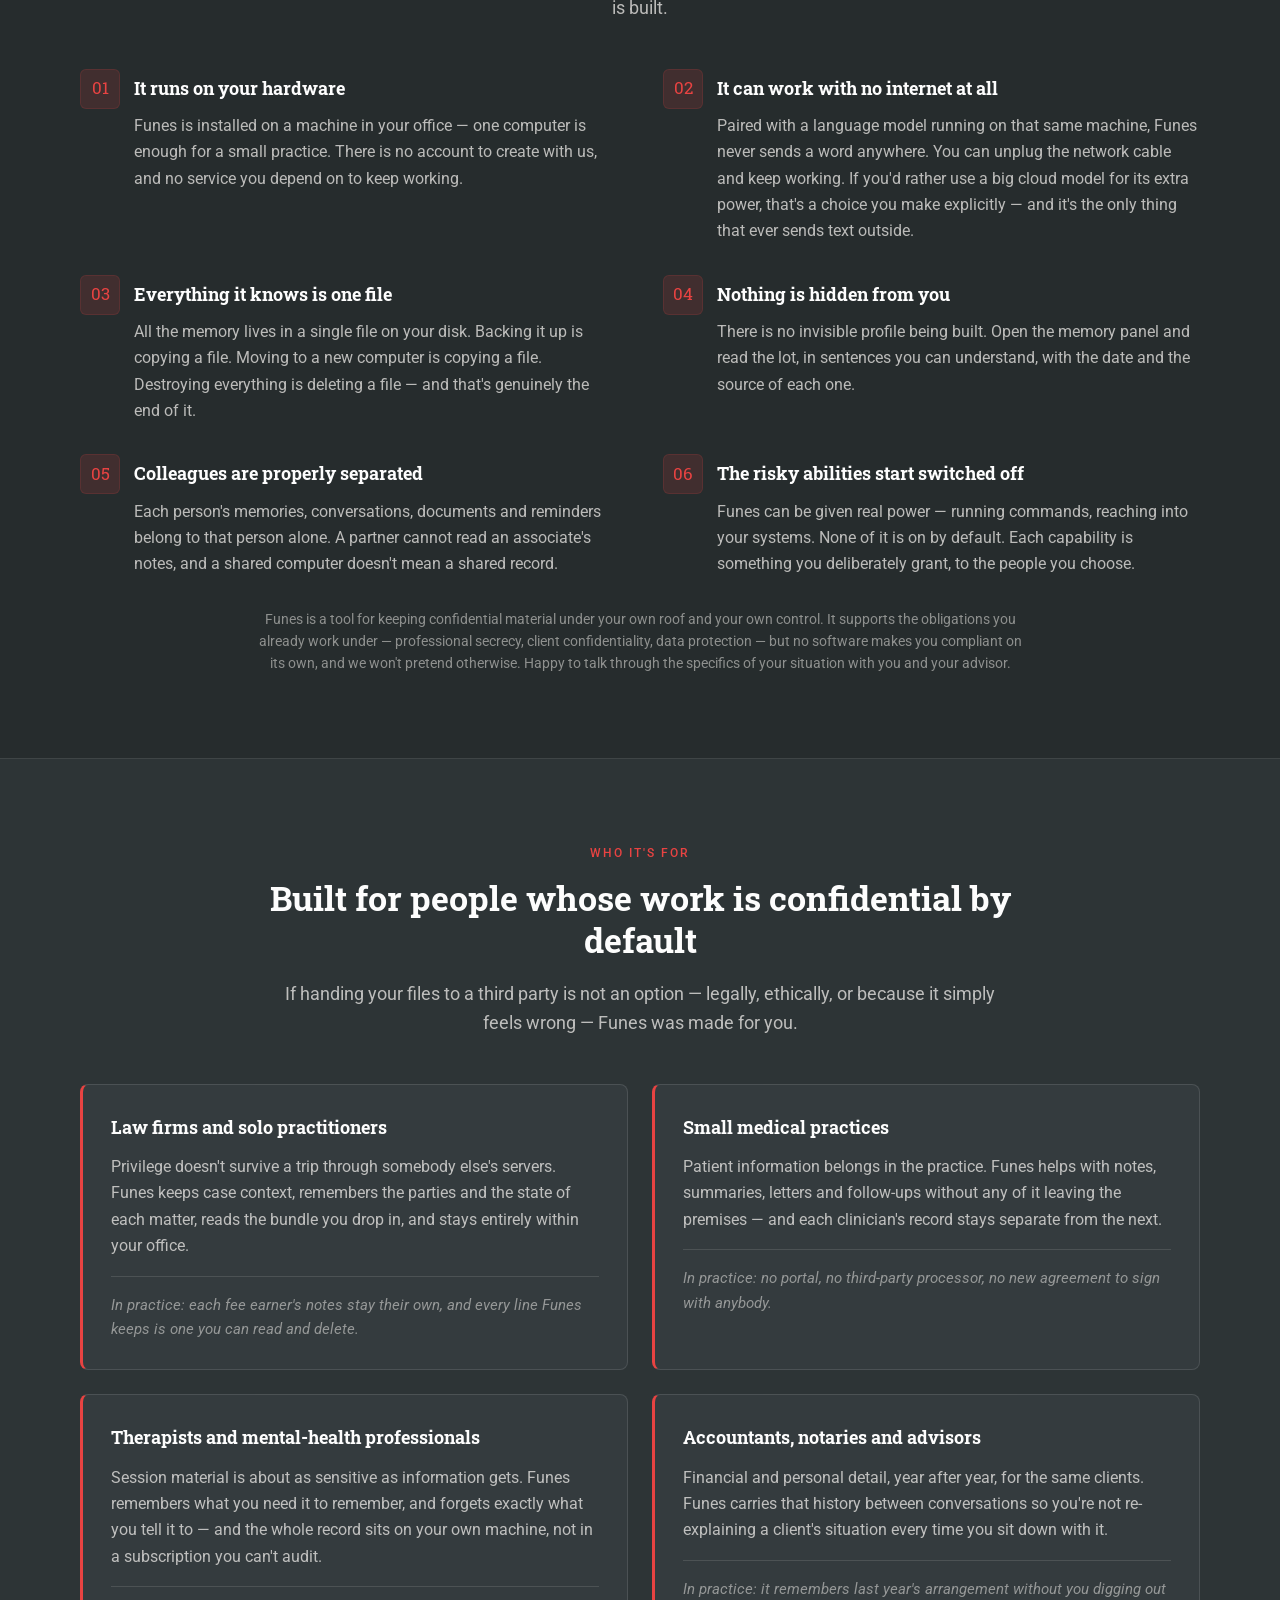
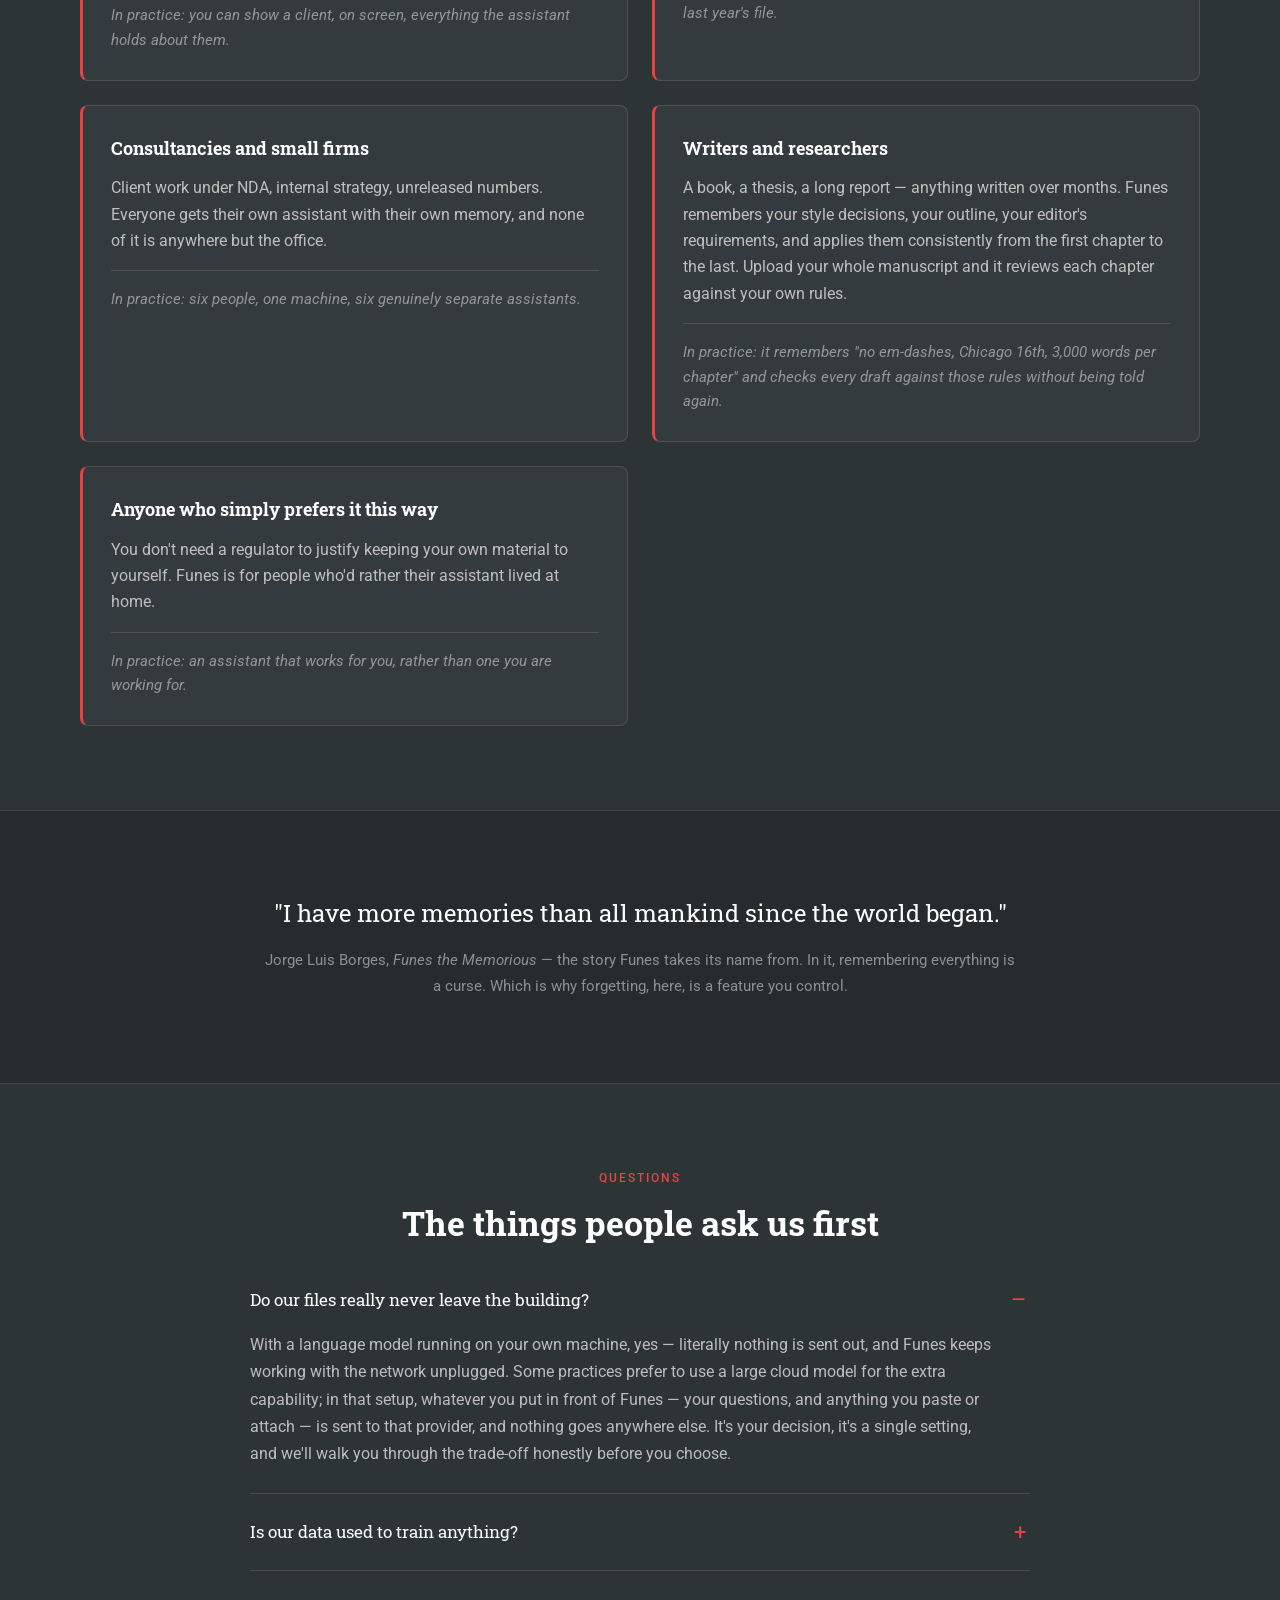
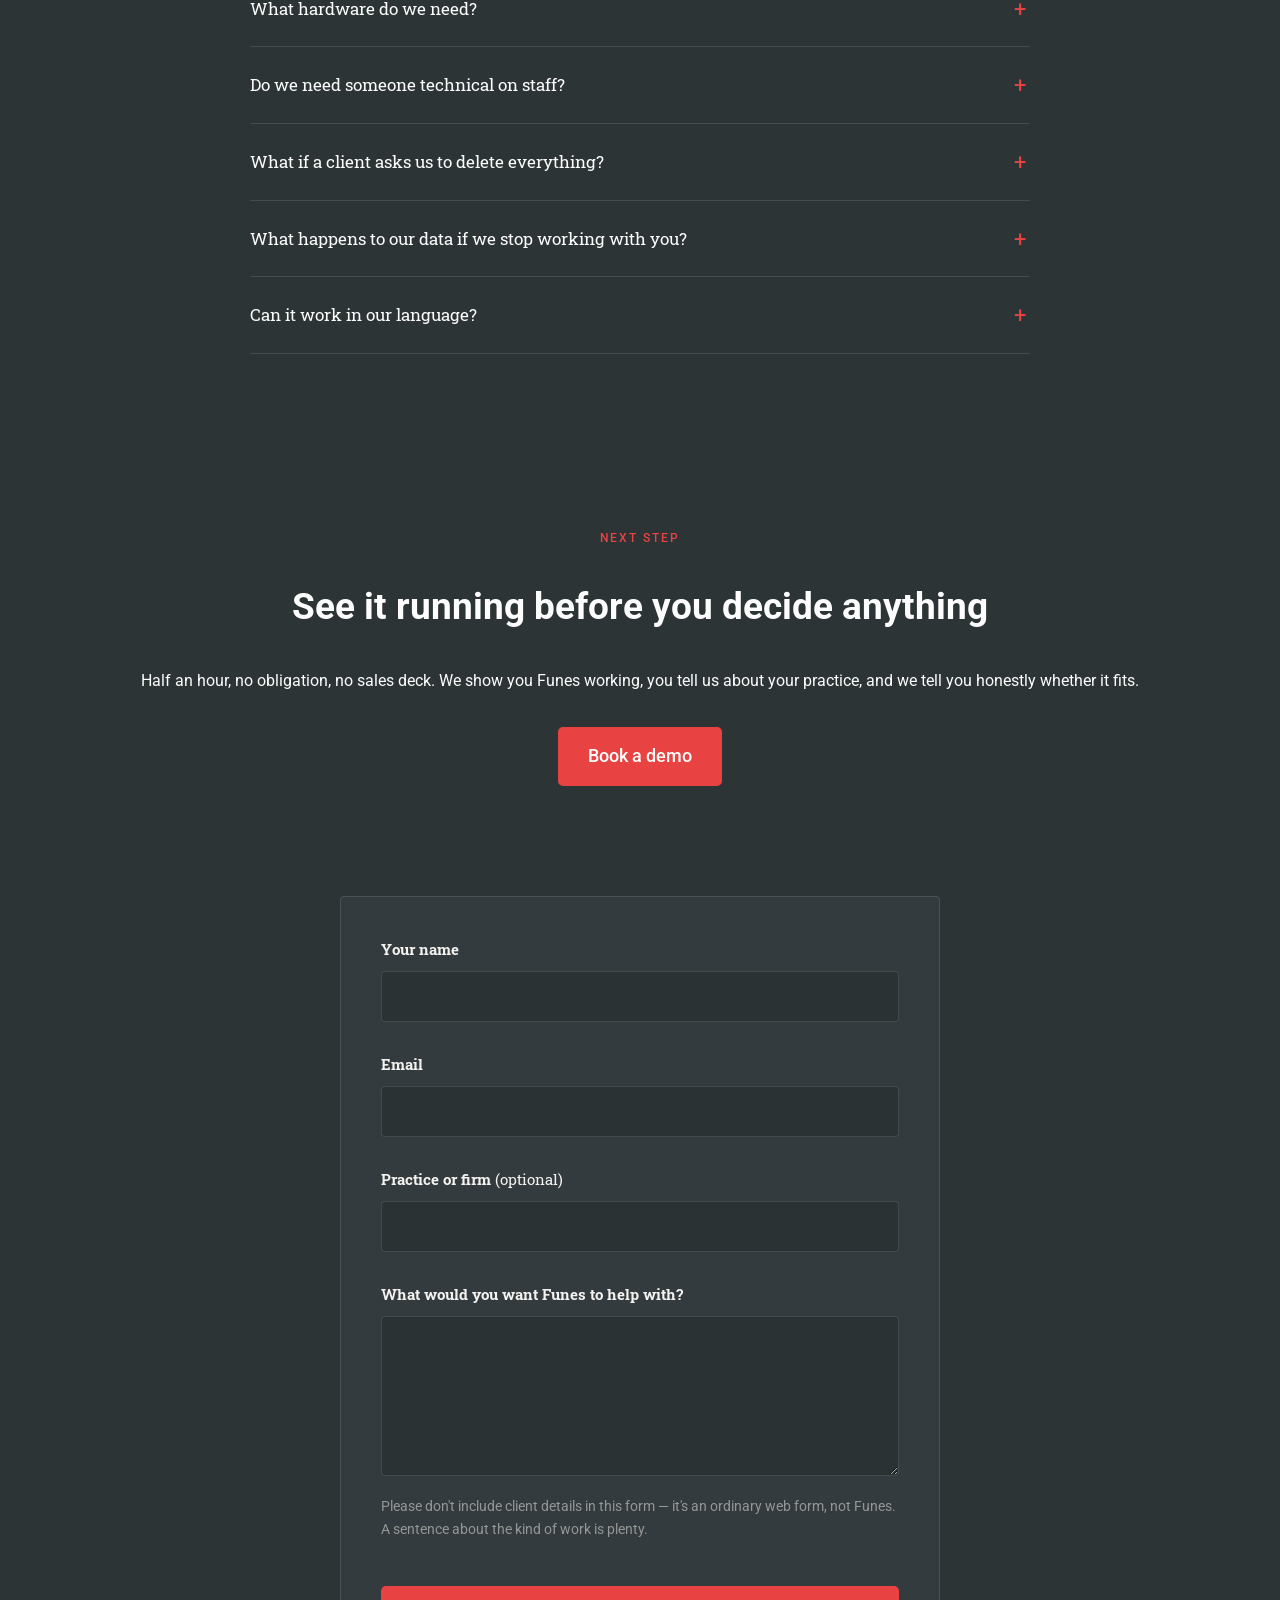
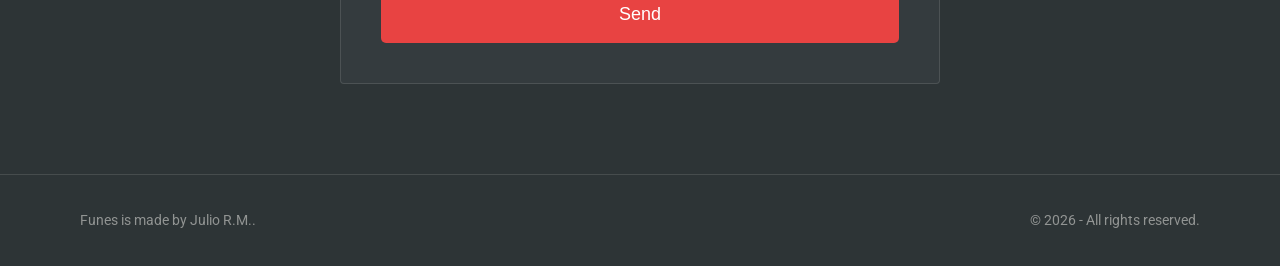
==== commit 1960cfd3: "feat: add i18n support with English, Spanish, and Chinese translations Language switcher in the topb" ====
--- a/index.html
+++ b/index.html
@@ -3,34 +3,75 @@
 <head>
     <meta charset="UTF-8">
     <meta name="viewport" content="width=device-width, initial-scale=1.0">
-    <title>Funes — the private AI assistant that remembers</title>
-    <meta name="description" content="Funes is an AI assistant that runs on your own computer, remembers what matters, and never sends your clients' files to somebody else's cloud. Built for law firms, medical and mental-health practices, and anyone who works under confidentiality.">
+    <title data-i18n="meta.title">Funes — the private AI assistant that remembers</title>
+    <meta name="description" data-i18n-attr="content:meta.description" content="Funes is an AI assistant that runs on your own computer, remembers what matters, and never sends your clients' files to somebody else's cloud. Built for law firms, medical and mental-health practices, and anyone who works under confidentiality.">
     <link rel="canonical" href="https://julioauto2ml.github.io/funes-ai/">
     <meta property="og:type" content="website">
-    <meta property="og:title" content="Funes — the private AI assistant that remembers">
-    <meta property="og:description" content="An AI assistant with a real memory that runs on hardware you own. Your clients' files never leave the building.">
+    <meta property="og:title" data-i18n-attr="content:meta.title" content="Funes — the private AI assistant that remembers">
+    <meta property="og:description" data-i18n-attr="content:meta.ogDescription" content="An AI assistant with a real memory that runs on hardware you own. Your clients' files never leave the building.">
     <meta property="og:url" content="https://julioauto2ml.github.io/funes-ai/">
-    <meta property="og:image" content="https://julioauto2ml.github.io/funes-ai//img/funes-ui.png">
+    <meta property="og:image" content="https://julioauto2ml.github.io/funes-ai/img/funes-ui.png">
     <meta name="twitter:card" content="summary_large_image">
     <link rel="stylesheet" href="css/style.css">
     <link rel="preconnect" href="https://fonts.googleapis.com">
     <link rel="preconnect" href="https://fonts.gstatic.com" crossorigin>
     <link href="https://fonts.googleapis.com/css2?family=Roboto+Slab:wght@400;700&family=Roboto:wght@400;500&display=swap" rel="stylesheet">
+    <style>
+        .lang-switch {
+            display: flex;
+            align-items: center;
+            gap: 6px;
+            margin-left: 8px;
+            padding-left: 16px;
+            border-left: 1px solid var(--line);
+        }
+        .lang-switch button {
+            background: none;
+            border: none;
+            cursor: pointer;
+            font-size: 1.15rem;
+            line-height: 1;
+            padding: 4px;
+            border-radius: 5px;
+            opacity: 0.5;
+            transition: opacity 0.2s ease, background 0.2s ease;
+        }
+        .lang-switch button:hover {
+            opacity: 0.85;
+            background: rgba(255,255,255,0.08);
+        }
+        .lang-switch button.active {
+            opacity: 1;
+            background: rgba(255,255,255,0.12);
+        }
+        @media (max-width: 720px) {
+            .lang-switch {
+                margin-left: 0;
+                padding-left: 0;
+                border-left: none;
+            }
+        }
+    </style>
 </head>
 <body class="funes-page">
 
     <header class="topbar">
         <div class="container">
             <a class="topbar-brand" href="#top">
-                
+
                 <span class="topbar-product">Funes</span>
             </a>
             <nav class="topnav">
-                <a href="#what">What it does</a>
-                <a href="#privacy">Privacy</a>
-                <a href="#who">Who it's for</a>
-                <a href="#faq">Questions</a>
-                <a href="#contact" class="btn-small">Book a demo</a>
+                <a href="#what" data-i18n="nav.what">What it does</a>
+                <a href="#privacy" data-i18n="nav.privacy">Privacy</a>
+                <a href="#who" data-i18n="nav.who">Who it's for</a>
+                <a href="#faq" data-i18n="nav.faq">Questions</a>
+                <a href="#contact" class="btn-small" data-i18n="nav.cta">Book a demo</a>
+                <span class="lang-switch" role="group" aria-label="Language / Idioma / 语言">
+                    <button type="button" data-lang="en" title="English" aria-label="English">🇺🇸</button>
+                    <button type="button" data-lang="es" title="Español (Argentina)" aria-label="Español (Argentina)">🇦🇷</button>
+                    <button type="button" data-lang="zh" title="中文" aria-label="中文">🇨🇳</button>
+                </span>
             </nav>
         </div>
     </header>
@@ -39,19 +80,19 @@
 
         <section class="funes-hero">
             <div class="container">
-                
-                <h1>The AI assistant that remembers your work — and <em>never leaves your office</em></h1>
-                <p class="hero-sub">Funes runs on a computer you own. It remembers your clients, your cases, your ongoing matters — and every single thing it knows is visible to you, editable by you, and deletable by you. Nothing is uploaded. Nothing is used to train anybody's model.</p>
+
+                <h1 data-i18n="hero.h1">The AI assistant that remembers your work — and <em>never leaves your office</em></h1>
+                <p class="hero-sub" data-i18n="hero.sub">Funes runs on a computer you own. It remembers your clients, your cases, your ongoing matters — and every single thing it knows is visible to you, editable by you, and deletable by you. Nothing is uploaded. Nothing is used to train anybody's model.</p>
                 <div class="hero-actions">
-                    <a href="#contact" class="btn-primary">Book a demo</a>
-                    <a href="#what" class="btn-secondary">See what it does</a>
-                </div>
-                <p class="hero-note">A 30-minute call. We'll show you Funes running on real hardware.</p>
+                    <a href="#contact" class="btn-primary" data-i18n="hero.ctaPrimary">Book a demo</a>
+                    <a href="#what" class="btn-secondary" data-i18n="hero.ctaSecondary">See what it does</a>
+                </div>
+                <p class="hero-note" data-i18n="hero.note">A 30-minute call. We'll show you Funes running on real hardware.</p>
                 <div class="trust-strip">
-                    <span>Runs on your own machine</span>
-                    <span>Works with no internet at all</span>
-                    <span>You can read everything it remembers</span>
-                    <span>Delete anything, any time</span>
+                    <span data-i18n="hero.trust1">Runs on your own machine</span>
+                    <span data-i18n="hero.trust2">Works with no internet at all</span>
+                    <span data-i18n="hero.trust3">You can read everything it remembers</span>
+                    <span data-i18n="hero.trust4">Delete anything, any time</span>
                 </div>
             </div>
         </section>
@@ -61,33 +102,33 @@
                 <div class="shot">
                     <div class="shot-bar">
                         <i></i><i></i><i></i>
-                        <b>Funes — running on the machine in your own office</b>
-                    </div>
-                    <img src="img/funes-ui.png" alt="The Funes interface: a conversation on the left, and a panel on the right listing everything Funes remembers, each item with its source and date, and a box to teach it a new fact." loading="lazy">
-                </div>
-                <p class="shot-caption">On the right: everything Funes remembers about you. Search it, add to it, delete any line of it. There is no other copy.</p>
+                        <b data-i18n="shot.bar">Funes — running on the machine in your own office</b>
+                    </div>
+                    <img src="img/funes-ui.png" data-i18n-attr="alt:shot.imgAlt" alt="The Funes interface: a conversation on the left, and a panel on the right listing everything Funes remembers, each item with its source and date, and a box to teach it a new fact." loading="lazy">
+                </div>
+                <p class="shot-caption" data-i18n="shot.caption">On the right: everything Funes remembers about you. Search it, add to it, delete any line of it. There is no other copy.</p>
             </div>
         </section>
 
         <section class="section section--tint">
             <div class="container">
                 <div class="section-head--center">
-                    <p class="eyebrow">The problem</p>
-                    <h2>Most AI assistants ask you to hand over the one thing you can't hand over</h2>
-                    <p class="lead">Confidential work and public AI services are a bad fit. You are asked to paste privileged material into a service you don't control, run by a company you have no contract with, on servers in a country you didn't choose.</p>
+                    <p class="eyebrow" data-i18n="problem.eyebrow">The problem</p>
+                    <h2 data-i18n="problem.h2">Most AI assistants ask you to hand over the one thing you can't hand over</h2>
+                    <p class="lead" data-i18n="problem.lead">Confidential work and public AI services are a bad fit. You are asked to paste privileged material into a service you don't control, run by a company you have no contract with, on servers in a country you didn't choose.</p>
                 </div>
                 <div class="grid grid-3">
                     <div class="card">
-                        <h3>It goes somewhere else</h3>
-                        <p>Every question, every document, every name leaves your building and lands on hardware you have never seen. What happens to it afterwards is a policy page that can change next quarter.</p>
-                    </div>
-                    <div class="card">
-                        <h3>It forgets you anyway</h3>
-                        <p>You explain your practice, your clients, your way of working — and the next conversation starts from nothing. The context you rebuild every morning is thrown away every night.</p>
-                    </div>
-                    <div class="card">
-                        <h3>You can't see what it kept</h3>
-                        <p>When an assistant does remember something, you usually can't inspect it, correct it, or make it forget. You are trusting a black box with material you are professionally obliged to protect.</p>
+                        <h3 data-i18n="problem.card1.h3">It goes somewhere else</h3>
+                        <p data-i18n="problem.card1.p">Every question, every document, every name leaves your building and lands on hardware you have never seen. What happens to it afterwards is a policy page that can change next quarter.</p>
+                    </div>
+                    <div class="card">
+                        <h3 data-i18n="problem.card2.h3">It forgets you anyway</h3>
+                        <p data-i18n="problem.card2.p">You explain your practice, your clients, your way of working — and the next conversation starts from nothing. The context you rebuild every morning is thrown away every night.</p>
+                    </div>
+                    <div class="card">
+                        <h3 data-i18n="problem.card3.h3">You can't see what it kept</h3>
+                        <p data-i18n="problem.card3.p">When an assistant does remember something, you usually can't inspect it, correct it, or make it forget. You are trusting a black box with material you are professionally obliged to protect.</p>
                     </div>
                 </div>
             </div>
@@ -96,88 +137,88 @@
         <section class="section" id="what">
             <div class="container">
                 <div class="section-head--center">
-                    <p class="eyebrow">What Funes does</p>
-                    <h2>An assistant that learns your practice and stays inside it</h2>
-                    <p class="lead">Everything below is in Funes 4, working today. No waiting list, no beta, no features that exist only on this page.</p>
+                    <p class="eyebrow" data-i18n="what.eyebrow">What Funes does</p>
+                    <h2 data-i18n="what.h2">An assistant that learns your practice and stays inside it</h2>
+                    <p class="lead" data-i18n="what.lead">Everything below is in Funes 4, working today. No waiting list, no beta, no features that exist only on this page.</p>
                 </div>
                 <div class="grid grid-3">
 
                     <div class="card">
                         <svg class="icon" viewBox="0 0 24 24" fill="none" stroke="currentColor" stroke-width="1.6" stroke-linecap="round" stroke-linejoin="round" aria-hidden="true"><path d="M12 3a4 4 0 0 0-4 4v1a3 3 0 0 0 0 6v1a4 4 0 0 0 8 0v-1a3 3 0 0 0 0-6V7a4 4 0 0 0-4-4z"/><path d="M12 3v18"/></svg>
-                        <h3>It actually remembers</h3>
-                        <p>Tell Funes something on Monday and it knows it in March. Before every answer it recalls what's relevant — the client, the matter, the way you like things written — and tells you what it recalled.</p>
+                        <h3 data-i18n="what.card1.h3">It actually remembers</h3>
+                        <p data-i18n="what.card1.p">Tell Funes something on Monday and it knows it in March. Before every answer it recalls what's relevant — the client, the matter, the way you like things written — and tells you what it recalled.</p>
                     </div>
 
                     <div class="card">
                         <svg class="icon" viewBox="0 0 24 24" fill="none" stroke="currentColor" stroke-width="1.6" stroke-linecap="round" stroke-linejoin="round" aria-hidden="true"><path d="M2 12s3.5-7 10-7 10 7 10 7-3.5 7-10 7-10-7-10-7z"/><circle cx="12" cy="12" r="3"/></svg>
-                        <h3>Its memory is in plain sight</h3>
-                        <p>One panel lists everything it knows, in ordinary sentences, each tagged with where it came from. Search it. Correct it. Teach it a fact directly. Delete a line and it is gone.</p>
+                        <h3 data-i18n="what.card2.h3">Its memory is in plain sight</h3>
+                        <p data-i18n="what.card2.p">One panel lists everything it knows, in ordinary sentences, each tagged with where it came from. Search it. Correct it. Teach it a fact directly. Delete a line and it is gone.</p>
                     </div>
 
                     <div class="card">
                         <svg class="icon" viewBox="0 0 24 24" fill="none" stroke="currentColor" stroke-width="1.6" stroke-linecap="round" stroke-linejoin="round" aria-hidden="true"><path d="M3 6h18"/><path d="M8 6V4h8v2"/><path d="M6 6l1 14h10l1-14"/></svg>
-                        <h3>It forgets on purpose</h3>
-                        <p>Left alone, an assistant's memory turns into clutter. Funes tidies itself up: near-duplicates get merged into one clear note, and stale chatter it never needed again is dropped. What you taught it deliberately is never thrown away.</p>
+                        <h3 data-i18n="what.card3.h3">It forgets on purpose</h3>
+                        <p data-i18n="what.card3.p">Left alone, an assistant's memory turns into clutter. Funes tidies itself up: near-duplicates get merged into one clear note, and stale chatter it never needed again is dropped. What you taught it deliberately is never thrown away.</p>
                     </div>
 
                     <div class="card">
                         <svg class="icon" viewBox="0 0 24 24" fill="none" stroke="currentColor" stroke-width="1.6" stroke-linecap="round" stroke-linejoin="round" aria-hidden="true"><path d="M14 3H7a2 2 0 0 0-2 2v14a2 2 0 0 0 2 2h10a2 2 0 0 0 2-2V8z"/><path d="M14 3v5h5"/><path d="M9 13h6"/><path d="M9 17h4"/></svg>
-                        <h3>It reads your documents</h3>
-                        <p>Drag in a PDF, a photo of a form, a set of notes — Funes reads it and you can ask about it straight away. The file stays in your own folder on your own disk.</p>
+                        <h3 data-i18n="what.card4.h3">It reads your documents</h3>
+                        <p data-i18n="what.card4.p">Drag in a PDF, a photo of a form, a set of notes — Funes reads it and you can ask about it straight away. The file stays in your own folder on your own disk.</p>
                     </div>
 
                     <div class="card">
                         <svg class="icon" viewBox="0 0 24 24" fill="none" stroke="currentColor" stroke-width="1.6" stroke-linecap="round" stroke-linejoin="round" aria-hidden="true"><path d="M21 15a2 2 0 0 1-2 2H7l-4 4V5a2 2 0 0 1 2-2h14a2 2 0 0 1 2 2z"/></svg>
-                        <h3>Conversations you can come back to</h3>
-                        <p>Every conversation is kept and listed, so you can reopen last week's thread exactly where it stopped — or delete the whole conversation in one click when it's no longer needed. <span class="tag-new">New in 4</span></p>
+                        <h3 data-i18n="what.card5.h3">Conversations you can come back to</h3>
+                        <p data-i18n="what.card5.p">Every conversation is kept and listed, so you can reopen last week's thread exactly where it stopped — or delete the whole conversation in one click when it's no longer needed. <span class="tag-new" data-i18n="what.tagNew">New in 4</span></p>
                     </div>
 
                     <div class="card">
                         <svg class="icon" viewBox="0 0 24 24" fill="none" stroke="currentColor" stroke-width="1.6" stroke-linecap="round" stroke-linejoin="round" aria-hidden="true"><path d="M17 21v-2a4 4 0 0 0-4-4H5a4 4 0 0 0-4 4v2"/><circle cx="9" cy="7" r="4"/><path d="M23 21v-2a4 4 0 0 0-3-3.87"/><path d="M16 3.13a4 4 0 0 1 0 7.75"/></svg>
-                        <h3>An account for each person</h3>
-                        <p>Everyone in the practice gets their own login — and their own memories, conversations, files and reminders. One colleague simply cannot see another's. That separation is built into how Funes stores things, not into a screen that could be worked around. <span class="tag-new">New in 4</span></p>
+                        <h3 data-i18n="what.card6.h3">An account for each person</h3>
+                        <p data-i18n="what.card6.p">Everyone in the practice gets their own login — and their own memories, conversations, files and reminders. One colleague simply cannot see another's. That separation is built into how Funes stores things, not into a screen that could be worked around. <span class="tag-new" data-i18n="what.tagNew">New in 4</span></p>
                     </div>
 
                     <div class="card">
                         <svg class="icon" viewBox="0 0 24 24" fill="none" stroke="currentColor" stroke-width="1.6" stroke-linecap="round" stroke-linejoin="round" aria-hidden="true"><rect x="3" y="11" width="18" height="11" rx="2"/><path d="M7 11V7a5 5 0 0 1 10 0v4"/></svg>
-                        <h3>You decide who can do what</h3>
-                        <p>An administrator decides which assistants and which abilities each person gets. The powerful ones — running commands, reaching out to the network — are switched off until you decide otherwise. <span class="tag-new">New in 4</span></p>
+                        <h3 data-i18n="what.card7.h3">You decide who can do what</h3>
+                        <p data-i18n="what.card7.p">An administrator decides which assistants and which abilities each person gets. The powerful ones — running commands, reaching out to the network — are switched off until you decide otherwise. <span class="tag-new" data-i18n="what.tagNew">New in 4</span></p>
                     </div>
 
                     <div class="card">
                         <svg class="icon" viewBox="0 0 24 24" fill="none" stroke="currentColor" stroke-width="1.6" stroke-linecap="round" stroke-linejoin="round" aria-hidden="true"><circle cx="12" cy="12" r="9"/><path d="M12 7v5l3 2"/></svg>
-                        <h3>Reminders and routines</h3>
-                        <p>"Remind me every weekday at 8pm." "Every Monday, summarise what moved last week." Funes keeps a schedule and does the work on time, whether or not you have the browser open.</p>
+                        <h3 data-i18n="what.card8.h3">Reminders and routines</h3>
+                        <p data-i18n="what.card8.p">"Remind me every weekday at 8pm." "Every Monday, summarise what moved last week." Funes keeps a schedule and does the work on time, whether or not you have the browser open.</p>
                     </div>
 
                     <div class="card">
                         <svg class="icon" viewBox="0 0 24 24" fill="none" stroke="currentColor" stroke-width="1.6" stroke-linecap="round" stroke-linejoin="round" aria-hidden="true"><circle cx="12" cy="12" r="9"/><path d="M3 12h18"/><path d="M12 3a15 15 0 0 1 0 18a15 15 0 0 1 0-18z"/></svg>
-                        <h3>Research, when you ask for it</h3>
-                        <p>Need something looked up? Funes can search and read the web and come back with a summary and its sources. It only goes online for the questions where you want it to.</p>
+                        <h3 data-i18n="what.card9.h3">Research, when you ask for it</h3>
+                        <p data-i18n="what.card9.p">Need something looked up? Funes can search and read the web and come back with a summary and its sources. It only goes online for the questions where you want it to.</p>
                     </div>
 
                     <div class="card">
                         <svg class="icon" viewBox="0 0 24 24" fill="none" stroke="currentColor" stroke-width="1.6" stroke-linecap="round" stroke-linejoin="round" aria-hidden="true"><path d="M4 4h16v12H7l-3 3z"/><path d="M8 9h8"/><path d="M8 12h5"/></svg>
-                        <h3>Reachable where you already are</h3>
-                        <p>Beyond the browser, Funes can answer over WhatsApp and help with your inbox — including reading a document somebody sends you. Each connection is optional, and off until you turn it on.</p>
+                        <h3 data-i18n="what.card10.h3">Reachable where you already are</h3>
+                        <p data-i18n="what.card10.p">Beyond the browser, Funes can answer over WhatsApp and help with your inbox — including reading a document somebody sends you. Each connection is optional, and off until you turn it on.</p>
                     </div>
 
                     <div class="card">
                         <svg class="icon" viewBox="0 0 24 24" fill="none" stroke="currentColor" stroke-width="1.6" stroke-linecap="round" stroke-linejoin="round" aria-hidden="true"><path d="M4 4h5v5H4z"/><path d="M15 4h5v5h-5z"/><path d="M4 15h5v5H4z"/><path d="M15 15h5v5h-5z"/><path d="M9 6.5h6"/><path d="M9 17.5h6"/><path d="M6.5 9v6"/><path d="M17.5 9v6"/></svg>
-                        <h3>Upload a whole project at once</h3>
-                        <p>Drop a folder of files — a case archive, a manuscript, a set of client documents — and they all land in your workspace in one go. Every file is available from that point on, across every conversation, without uploading again. <span class="tag-new">New in 4</span></p>
+                        <h3 data-i18n="what.card11.h3">Upload a whole project at once</h3>
+                        <p data-i18n="what.card11.p">Drop a folder of files — a case archive, a manuscript, a set of client documents — and they all land in your workspace in one go. Every file is available from that point on, across every conversation, without uploading again. <span class="tag-new" data-i18n="what.tagNew">New in 4</span></p>
                     </div>
 
                     <div class="card">
                         <svg class="icon" viewBox="0 0 24 24" fill="none" stroke="currentColor" stroke-width="1.6" stroke-linecap="round" stroke-linejoin="round" aria-hidden="true"><path d="M12 2l2.4 5.2 5.6.7-4.2 3.9 1.1 5.6L12 14.8 7.1 17.4l1.1-5.6L4 7.9l5.6-.7z"/></svg>
-                        <h3>Specialists you never have to pick</h3>
-                        <p>You always talk to Funes. Behind it sit specialists — a researcher, an assistant for files and routine jobs — and Funes hands the work over and comes back with the answer. No menu of robots to choose from.</p>
+                        <h3 data-i18n="what.card12.h3">Specialists you never have to pick</h3>
+                        <p data-i18n="what.card12.p">You always talk to Funes. Behind it sit specialists — a researcher, an assistant for files and routine jobs — and Funes hands the work over and comes back with the answer. No menu of robots to choose from.</p>
                     </div>
 
                     <div class="card">
                         <svg class="icon" viewBox="0 0 24 24" fill="none" stroke="currentColor" stroke-width="1.6" stroke-linecap="round" stroke-linejoin="round" aria-hidden="true"><path d="M12 5v14"/><path d="M5 12h14"/></svg>
-                        <h3>Assistants shaped to your practice</h3>
-                        <p>Describe the helper you want — "one that drafts intake summaries the way I write them" — and Funes builds it with you, in conversation. No technical work on your side.</p>
+                        <h3 data-i18n="what.card13.h3">Assistants shaped to your practice</h3>
+                        <p data-i18n="what.card13.p">Describe the helper you want — "one that drafts intake summaries the way I write them" — and Funes builds it with you, in conversation. No technical work on your side.</p>
                     </div>
 
                 </div>
@@ -187,89 +228,89 @@
         <section class="section section--tint" id="privacy">
             <div class="container">
                 <div class="section-head--center">
-                    <p class="eyebrow">Privacy and control</p>
-                    <h2>Six plain facts about where your information goes</h2>
-                    <p class="lead">Not a policy. Not a promise about a data centre you'll never visit. This is simply how Funes is built.</p>
+                    <p class="eyebrow" data-i18n="privacy.eyebrow">Privacy and control</p>
+                    <h2 data-i18n="privacy.h2">Six plain facts about where your information goes</h2>
+                    <p class="lead" data-i18n="privacy.lead">Not a policy. Not a promise about a data centre you'll never visit. This is simply how Funes is built.</p>
                 </div>
                 <div class="steps">
                     <div class="step">
-                        <h3>It runs on your hardware</h3>
-                        <p>Funes is installed on a machine in your office — one computer is enough for a small practice. There is no account to create with us, and no service you depend on to keep working.</p>
-                    </div>
-                    <div class="step">
-                        <h3>It can work with no internet at all</h3>
-                        <p>Paired with a language model running on that same machine, Funes never sends a word anywhere. You can unplug the network cable and keep working. If you'd rather use a big cloud model for its extra power, that's a choice you make explicitly — and it's the only thing that ever sends text outside.</p>
-                    </div>
-                    <div class="step">
-                        <h3>Everything it knows is one file</h3>
-                        <p>All the memory lives in a single file on your disk. Backing it up is copying a file. Moving to a new computer is copying a file. Destroying everything is deleting a file — and that's genuinely the end of it.</p>
-                    </div>
-                    <div class="step">
-                        <h3>Nothing is hidden from you</h3>
-                        <p>There is no invisible profile being built. Open the memory panel and read the lot, in sentences you can understand, with the date and the source of each one.</p>
-                    </div>
-                    <div class="step">
-                        <h3>Colleagues are properly separated</h3>
-                        <p>Each person's memories, conversations, documents and reminders belong to that person alone. A partner cannot read an associate's notes, and a shared computer doesn't mean a shared record.</p>
-                    </div>
-                    <div class="step">
-                        <h3>The risky abilities start switched off</h3>
-                        <p>Funes can be given real power — running commands, reaching into your systems. None of it is on by default. Each capability is something you deliberately grant, to the people you choose.</p>
-                    </div>
-                </div>
-                <p class="fineprint">Funes is a tool for keeping confidential material under your own roof and your own control. It supports the obligations you already work under — professional secrecy, client confidentiality, data protection — but no software makes you compliant on its own, and we won't pretend otherwise. Happy to talk through the specifics of your situation with you and your advisor.</p>
+                        <h3 data-i18n="privacy.step1.h3">It runs on your hardware</h3>
+                        <p data-i18n="privacy.step1.p">Funes is installed on a machine in your office — one computer is enough for a small practice. There is no account to create with us, and no service you depend on to keep working.</p>
+                    </div>
+                    <div class="step">
+                        <h3 data-i18n="privacy.step2.h3">It can work with no internet at all</h3>
+                        <p data-i18n="privacy.step2.p">Paired with a language model running on that same machine, Funes never sends a word anywhere. You can unplug the network cable and keep working. If you'd rather use a big cloud model for its extra power, that's a choice you make explicitly — and it's the only thing that ever sends text outside.</p>
+                    </div>
+                    <div class="step">
+                        <h3 data-i18n="privacy.step3.h3">Everything it knows is one file</h3>
+                        <p data-i18n="privacy.step3.p">All the memory lives in a single file on your disk. Backing it up is copying a file. Moving to a new computer is copying a file. Destroying everything is deleting a file — and that's genuinely the end of it.</p>
+                    </div>
+                    <div class="step">
+                        <h3 data-i18n="privacy.step4.h3">Nothing is hidden from you</h3>
+                        <p data-i18n="privacy.step4.p">There is no invisible profile being built. Open the memory panel and read the lot, in sentences you can understand, with the date and the source of each one.</p>
+                    </div>
+                    <div class="step">
+                        <h3 data-i18n="privacy.step5.h3">Colleagues are properly separated</h3>
+                        <p data-i18n="privacy.step5.p">Each person's memories, conversations, documents and reminders belong to that person alone. A partner cannot read an associate's notes, and a shared computer doesn't mean a shared record.</p>
+                    </div>
+                    <div class="step">
+                        <h3 data-i18n="privacy.step6.h3">The risky abilities start switched off</h3>
+                        <p data-i18n="privacy.step6.p">Funes can be given real power — running commands, reaching into your systems. None of it is on by default. Each capability is something you deliberately grant, to the people you choose.</p>
+                    </div>
+                </div>
+                <p class="fineprint" data-i18n="privacy.fineprint">Funes is a tool for keeping confidential material under your own roof and your own control. It supports the obligations you already work under — professional secrecy, client confidentiality, data protection — but no software makes you compliant on its own, and we won't pretend otherwise. Happy to talk through the specifics of your situation with you and your advisor.</p>
             </div>
         </section>
 
         <section class="section" id="who">
             <div class="container">
                 <div class="section-head--center">
-                    <p class="eyebrow">Who it's for</p>
-                    <h2>Built for people whose work is confidential by default</h2>
-                    <p class="lead">If handing your files to a third party is not an option — legally, ethically, or because it simply feels wrong — Funes was made for you.</p>
+                    <p class="eyebrow" data-i18n="who.eyebrow">Who it's for</p>
+                    <h2 data-i18n="who.h2">Built for people whose work is confidential by default</h2>
+                    <p class="lead" data-i18n="who.lead">If handing your files to a third party is not an option — legally, ethically, or because it simply feels wrong — Funes was made for you.</p>
                 </div>
                 <div class="grid grid-2">
 
                     <div class="audience">
-                        <h3>Law firms and solo practitioners</h3>
-                        <p>Privilege doesn't survive a trip through somebody else's servers. Funes keeps case context, remembers the parties and the state of each matter, reads the bundle you drop in, and stays entirely within your office.</p>
-                        <span class="said">In practice: each fee earner's notes stay their own, and every line Funes keeps is one you can read and delete.</span>
-                    </div>
-
-                    <div class="audience">
-                        <h3>Small medical practices</h3>
-                        <p>Patient information belongs in the practice. Funes helps with notes, summaries, letters and follow-ups without any of it leaving the premises — and each clinician's record stays separate from the next.</p>
-                        <span class="said">In practice: no portal, no third-party processor, no new agreement to sign with anybody.</span>
-                    </div>
-
-                    <div class="audience">
-                        <h3>Therapists and mental-health professionals</h3>
-                        <p>Session material is about as sensitive as information gets. Funes remembers what you need it to remember, and forgets exactly what you tell it to — and the whole record sits on your own machine, not in a subscription you can't audit.</p>
-                        <span class="said">In practice: you can show a client, on screen, everything the assistant holds about them.</span>
-                    </div>
-
-                    <div class="audience">
-                        <h3>Accountants, notaries and advisors</h3>
-                        <p>Financial and personal detail, year after year, for the same clients. Funes carries that history between conversations so you're not re-explaining a client's situation every time you sit down with it.</p>
-                        <span class="said">In practice: it remembers last year's arrangement without you digging out last year's file.</span>
-                    </div>
-
-                    <div class="audience">
-                        <h3>Consultancies and small firms</h3>
-                        <p>Client work under NDA, internal strategy, unreleased numbers. Everyone gets their own assistant with their own memory, and none of it is anywhere but the office.</p>
-                        <span class="said">In practice: six people, one machine, six genuinely separate assistants.</span>
-                    </div>
-
-                    <div class="audience">
-                        <h3>Writers and researchers</h3>
-                        <p>A book, a thesis, a long report — anything written over months. Funes remembers your style decisions, your outline, your editor's requirements, and applies them consistently from the first chapter to the last. Upload your whole manuscript and it reviews each chapter against your own rules.</p>
-                        <span class="said">In practice: it remembers "no em-dashes, Chicago 16th, 3,000 words per chapter" and checks every draft against those rules without being told again.</span>
-                    </div>
-
-                    <div class="audience">
-                        <h3>Anyone who simply prefers it this way</h3>
-                        <p>You don't need a regulator to justify keeping your own material to yourself. Funes is for people who'd rather their assistant lived at home.</p>
-                        <span class="said">In practice: an assistant that works for you, rather than one you are working for.</span>
+                        <h3 data-i18n="who.aud1.h3">Law firms and solo practitioners</h3>
+                        <p data-i18n="who.aud1.p">Privilege doesn't survive a trip through somebody else's servers. Funes keeps case context, remembers the parties and the state of each matter, reads the bundle you drop in, and stays entirely within your office.</p>
+                        <span class="said" data-i18n="who.aud1.said">In practice: each fee earner's notes stay their own, and every line Funes keeps is one you can read and delete.</span>
+                    </div>
+
+                    <div class="audience">
+                        <h3 data-i18n="who.aud2.h3">Small medical practices</h3>
+                        <p data-i18n="who.aud2.p">Patient information belongs in the practice. Funes helps with notes, summaries, letters and follow-ups without any of it leaving the premises — and each clinician's record stays separate from the next.</p>
+                        <span class="said" data-i18n="who.aud2.said">In practice: no portal, no third-party processor, no new agreement to sign with anybody.</span>
+                    </div>
+
+                    <div class="audience">
+                        <h3 data-i18n="who.aud3.h3">Therapists and mental-health professionals</h3>
+                        <p data-i18n="who.aud3.p">Session material is about as sensitive as information gets. Funes remembers what you need it to remember, and forgets exactly what you tell it to — and the whole record sits on your own machine, not in a subscription you can't audit.</p>
+                        <span class="said" data-i18n="who.aud3.said">In practice: you can show a client, on screen, everything the assistant holds about them.</span>
+                    </div>
+
+                    <div class="audience">
+                        <h3 data-i18n="who.aud4.h3">Accountants, notaries and advisors</h3>
+                        <p data-i18n="who.aud4.p">Financial and personal detail, year after year, for the same clients. Funes carries that history between conversations so you're not re-explaining a client's situation every time you sit down with it.</p>
+                        <span class="said" data-i18n="who.aud4.said">In practice: it remembers last year's arrangement without you digging out last year's file.</span>
+                    </div>
+
+                    <div class="audience">
+                        <h3 data-i18n="who.aud5.h3">Consultancies and small firms</h3>
+                        <p data-i18n="who.aud5.p">Client work under NDA, internal strategy, unreleased numbers. Everyone gets their own assistant with their own memory, and none of it is anywhere but the office.</p>
+                        <span class="said" data-i18n="who.aud5.said">In practice: six people, one machine, six genuinely separate assistants.</span>
+                    </div>
+
+                    <div class="audience">
+                        <h3 data-i18n="who.aud6.h3">Writers and researchers</h3>
+                        <p data-i18n="who.aud6.p">A book, a thesis, a long report — anything written over months. Funes remembers your style decisions, your outline, your editor's requirements, and applies them consistently from the first chapter to the last. Upload your whole manuscript and it reviews each chapter against your own rules.</p>
+                        <span class="said" data-i18n="who.aud6.said">In practice: it remembers "no em-dashes, Chicago 16th, 3,000 words per chapter" and checks every draft against those rules without being told again.</span>
+                    </div>
+
+                    <div class="audience">
+                        <h3 data-i18n="who.aud7.h3">Anyone who simply prefers it this way</h3>
+                        <p data-i18n="who.aud7.p">You don't need a regulator to justify keeping your own material to yourself. Funes is for people who'd rather their assistant lived at home.</p>
+                        <span class="said" data-i18n="who.aud7.said">In practice: an assistant that works for you, rather than one you are working for.</span>
                     </div>
 
                 </div>
@@ -279,8 +320,8 @@
         <section class="section section--tint">
             <div class="container">
                 <div class="pullquote">
-                    <blockquote>"I have more memories than all mankind since the world began."</blockquote>
-                    <cite>Jorge Luis Borges, <em>Funes the Memorious</em> — the story Funes takes its name from. In it, remembering everything is a curse. Which is why forgetting, here, is a feature you control.</cite>
+                    <blockquote data-i18n="quote.text">"I have more memories than all mankind since the world began."</blockquote>
+                    <cite data-i18n="quote.cite">Jorge Luis Borges, <em>Funes the Memorious</em> — the story Funes takes its name from. In it, remembering everything is a curse. Which is why forgetting, here, is a feature you control.</cite>
                 </div>
             </div>
         </section>
@@ -288,37 +329,37 @@
         <section class="section" id="faq">
             <div class="container">
                 <div class="section-head--center">
-                    <p class="eyebrow">Questions</p>
-                    <h2>The things people ask us first</h2>
+                    <p class="eyebrow" data-i18n="faq.eyebrow">Questions</p>
+                    <h2 data-i18n="faq.h2">The things people ask us first</h2>
                 </div>
                 <div class="faq">
                     <details open>
-                        <summary>Do our files really never leave the building?</summary>
-                        <p>With a language model running on your own machine, yes — literally nothing is sent out, and Funes keeps working with the network unplugged. Some practices prefer to use a large cloud model for the extra capability; in that setup, whatever you put in front of Funes — your questions, and anything you paste or attach — is sent to that provider, and nothing goes anywhere else. It's your decision, it's a single setting, and we'll walk you through the trade-off honestly before you choose.</p>
-                    </details>
-                    <details>
-                        <summary>Is our data used to train anything?</summary>
-                        <p>No. Funes learns about your work in its own memory file, on your own disk, and that memory is used to answer your questions. It isn't sent anywhere, pooled with anyone else's, or used to improve a model.</p>
-                    </details>
-                    <details>
-                        <summary>What hardware do we need?</summary>
-                        <p>For a small practice, one reasonably modern computer that stays switched on. If you want everything running locally, a machine with a decent graphics card makes the assistant noticeably quicker. We'll tell you exactly what your situation needs before you spend anything.</p>
-                    </details>
-                    <details>
-                        <summary>Do we need someone technical on staff?</summary>
-                        <p>No. We install it, connect it to what you use, set up the accounts, and show your team how it works. Day to day, it's a page in your browser.</p>
-                    </details>
-                    <details>
-                        <summary>What if a client asks us to delete everything?</summary>
-                        <p>You open the memory panel, search their name, and delete what's there. You can also delete an entire conversation. Because everything lives on your machine, there's no other copy sitting somewhere waiting to be purged — when it's deleted, it's deleted.</p>
-                    </details>
-                    <details>
-                        <summary>What happens to our data if we stop working with you?</summary>
-                        <p>Nothing. It's already yours, on your machine, in one file. There is nothing for us to hand back and nothing for us to keep.</p>
-                    </details>
-                    <details>
-                        <summary>Can it work in our language?</summary>
-                        <p>Yes. Funes speaks whatever the underlying model speaks — we routinely run it in Spanish and English.</p>
+                        <summary data-i18n="faq.q1">Do our files really never leave the building?</summary>
+                        <p data-i18n="faq.a1">With a language model running on your own machine, yes — literally nothing is sent out, and Funes keeps working with the network unplugged. Some practices prefer to use a large cloud model for the extra capability; in that setup, whatever you put in front of Funes — your questions, and anything you paste or attach — is sent to that provider, and nothing goes anywhere else. It's your decision, it's a single setting, and we'll walk you through the trade-off honestly before you choose.</p>
+                    </details>
+                    <details>
+                        <summary data-i18n="faq.q2">Is our data used to train anything?</summary>
+                        <p data-i18n="faq.a2">No. Funes learns about your work in its own memory file, on your own disk, and that memory is used to answer your questions. It isn't sent anywhere, pooled with anyone else's, or used to improve a model.</p>
+                    </details>
+                    <details>
+                        <summary data-i18n="faq.q3">What hardware do we need?</summary>
+                        <p data-i18n="faq.a3">For a small practice, one reasonably modern computer that stays switched on. If you want everything running locally, a machine with a decent graphics card makes the assistant noticeably quicker. We'll tell you exactly what your situation needs before you spend anything.</p>
+                    </details>
+                    <details>
+                        <summary data-i18n="faq.q4">Do we need someone technical on staff?</summary>
+                        <p data-i18n="faq.a4">No. We install it, connect it to what you use, set up the accounts, and show your team how it works. Day to day, it's a page in your browser.</p>
+                    </details>
+                    <details>
+                        <summary data-i18n="faq.q5">What if a client asks us to delete everything?</summary>
+                        <p data-i18n="faq.a5">You open the memory panel, search their name, and delete what's there. You can also delete an entire conversation. Because everything lives on your machine, there's no other copy sitting somewhere waiting to be purged — when it's deleted, it's deleted.</p>
+                    </details>
+                    <details>
+                        <summary data-i18n="faq.q6">What happens to our data if we stop working with you?</summary>
+                        <p data-i18n="faq.a6">Nothing. It's already yours, on your machine, in one file. There is nothing for us to hand back and nothing for us to keep.</p>
+                    </details>
+                    <details>
+                        <summary data-i18n="faq.q7">Can it work in our language?</summary>
+                        <p data-i18n="faq.a7">Yes. Funes speaks whatever the underlying model speaks — we routinely run it in Spanish and English.</p>
                     </details>
                 </div>
             </div>
@@ -326,38 +367,38 @@
 
         <section class="closing">
             <div class="container">
-                <p class="eyebrow">Next step</p>
-                <h2>See it running before you decide anything</h2>
-                <p class="lead">Half an hour, no obligation, no sales deck. We show you Funes working, you tell us about your practice, and we tell you honestly whether it fits.</p>
+                <p class="eyebrow" data-i18n="closing.eyebrow">Next step</p>
+                <h2 data-i18n="closing.h2">See it running before you decide anything</h2>
+                <p class="lead" data-i18n="closing.lead">Half an hour, no obligation, no sales deck. We show you Funes working, you tell us about your practice, and we tell you honestly whether it fits.</p>
                 <div class="cta-buttons">
-                    <a href="#contact" class="btn-primary">Book a demo</a>
+                    <a href="#contact" class="btn-primary" data-i18n="closing.cta">Book a demo</a>
                 </div>
             </div>
         </section>
 
         <section id="contact" class="contact">
             <div class="container">
-                <form action="https://formspree.io/f/mdkzlnjw" method="POST" class="contact-form">
+                <form action="https://formspree.io/f/xzebrpjo" method="POST" class="contact-form">
                     <div class="form-group">
-                        <label for="name">Your name</label>
+                        <label for="name" data-i18n="contact.nameLabel">Your name</label>
                         <input type="text" id="name" name="name" required>
                     </div>
                     <div class="form-group">
-                        <label for="email">Email</label>
+                        <label for="email" data-i18n="contact.emailLabel">Email</label>
                         <input type="email" id="email" name="email" required>
                     </div>
                     <div class="form-group">
-                        <label for="organisation">Practice or firm <span style="font-weight:400;">(optional)</span></label>
+                        <label for="organisation"><span data-i18n="contact.orgLabel">Practice or firm</span> <span style="font-weight:400;" data-i18n="contact.orgOptional">(optional)</span></label>
                         <input type="text" id="organisation" name="organisation">
                     </div>
                     <div class="form-group">
-                        <label for="message">What would you want Funes to help with?</label>
+                        <label for="message" data-i18n="contact.messageLabel">What would you want Funes to help with?</label>
                         <textarea id="message" name="message" rows="5" required></textarea>
                     </div>
-                    <p class="form-hint">Please don't include client details in this form — it's an ordinary web form, not Funes. A sentence about the kind of work is plenty.</p>
-                    <input type="hidden" name="_next" value="https://www.auto2ml.tech/thank-you.html">
-                    <input type="hidden" name="_subject" value="Funes — demo request">
-                    <button type="submit" class="btn-primary">Send</button>
+                    <p class="form-hint" data-i18n="contact.hint">Please don't include client details in this form — it's an ordinary web form, not Funes. A sentence about the kind of work is plenty.</p>
+                    <input type="hidden" name="_next" value="https://julioauto2ml.github.io/funes-ai/thank-you.html">
+                    <input type="hidden" name="_subject" data-i18n-attr="value:contact.formSubject" value="Funes — demo request">
+                    <button type="submit" class="btn-primary" data-i18n="contact.submit">Send</button>
                 </form>
             </div>
         </section>
@@ -366,10 +407,11 @@
 
     <footer class="funes-footer">
         <div class="container">
-            <span>Funes is made by Julio R.M..</span>
-            <span>&copy; 2026 - All rights reserved.</span>
+            <span data-i18n="footer.made">Funes is made by Julio R.M..</span>
+            <span data-i18n="footer.rights">&copy; 2026 - All rights reserved.</span>
         </div>
     </footer>
 
+    <script src="js/i18n.js"></script>
 </body>
 </html>
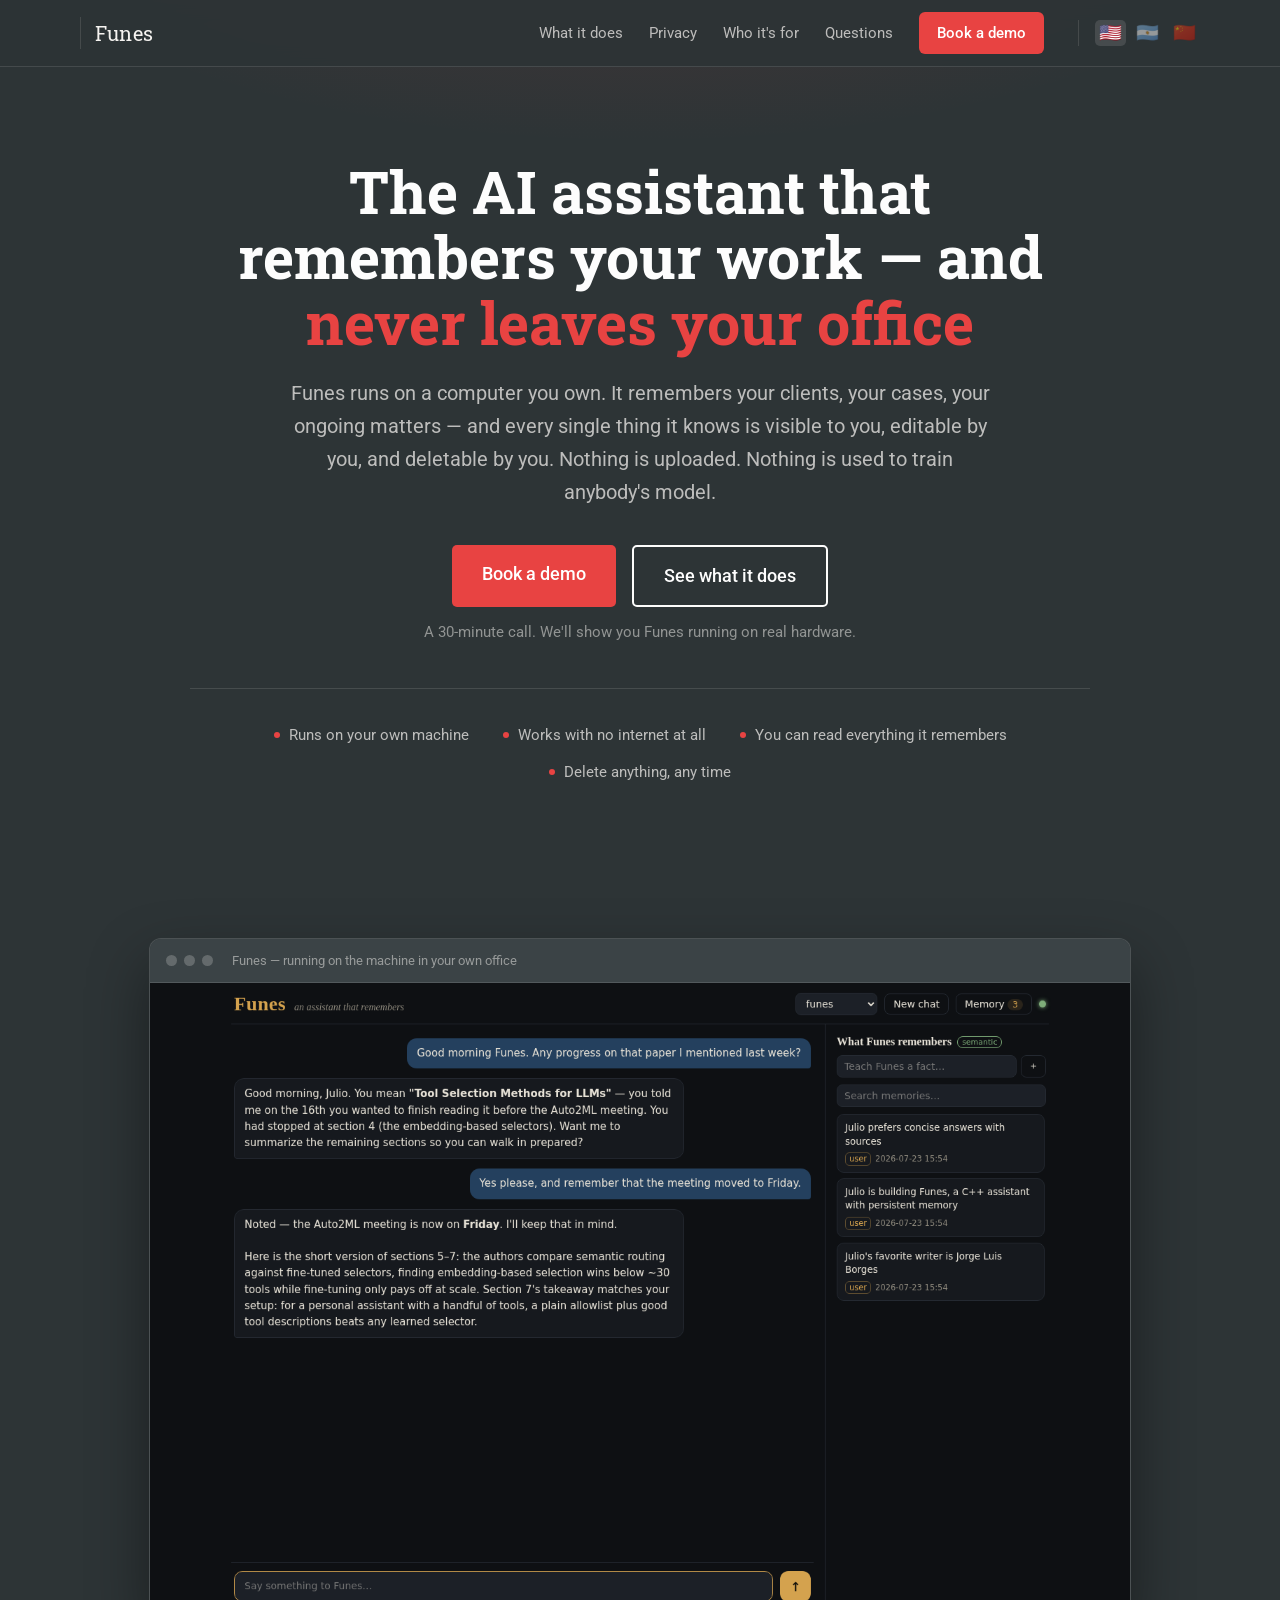
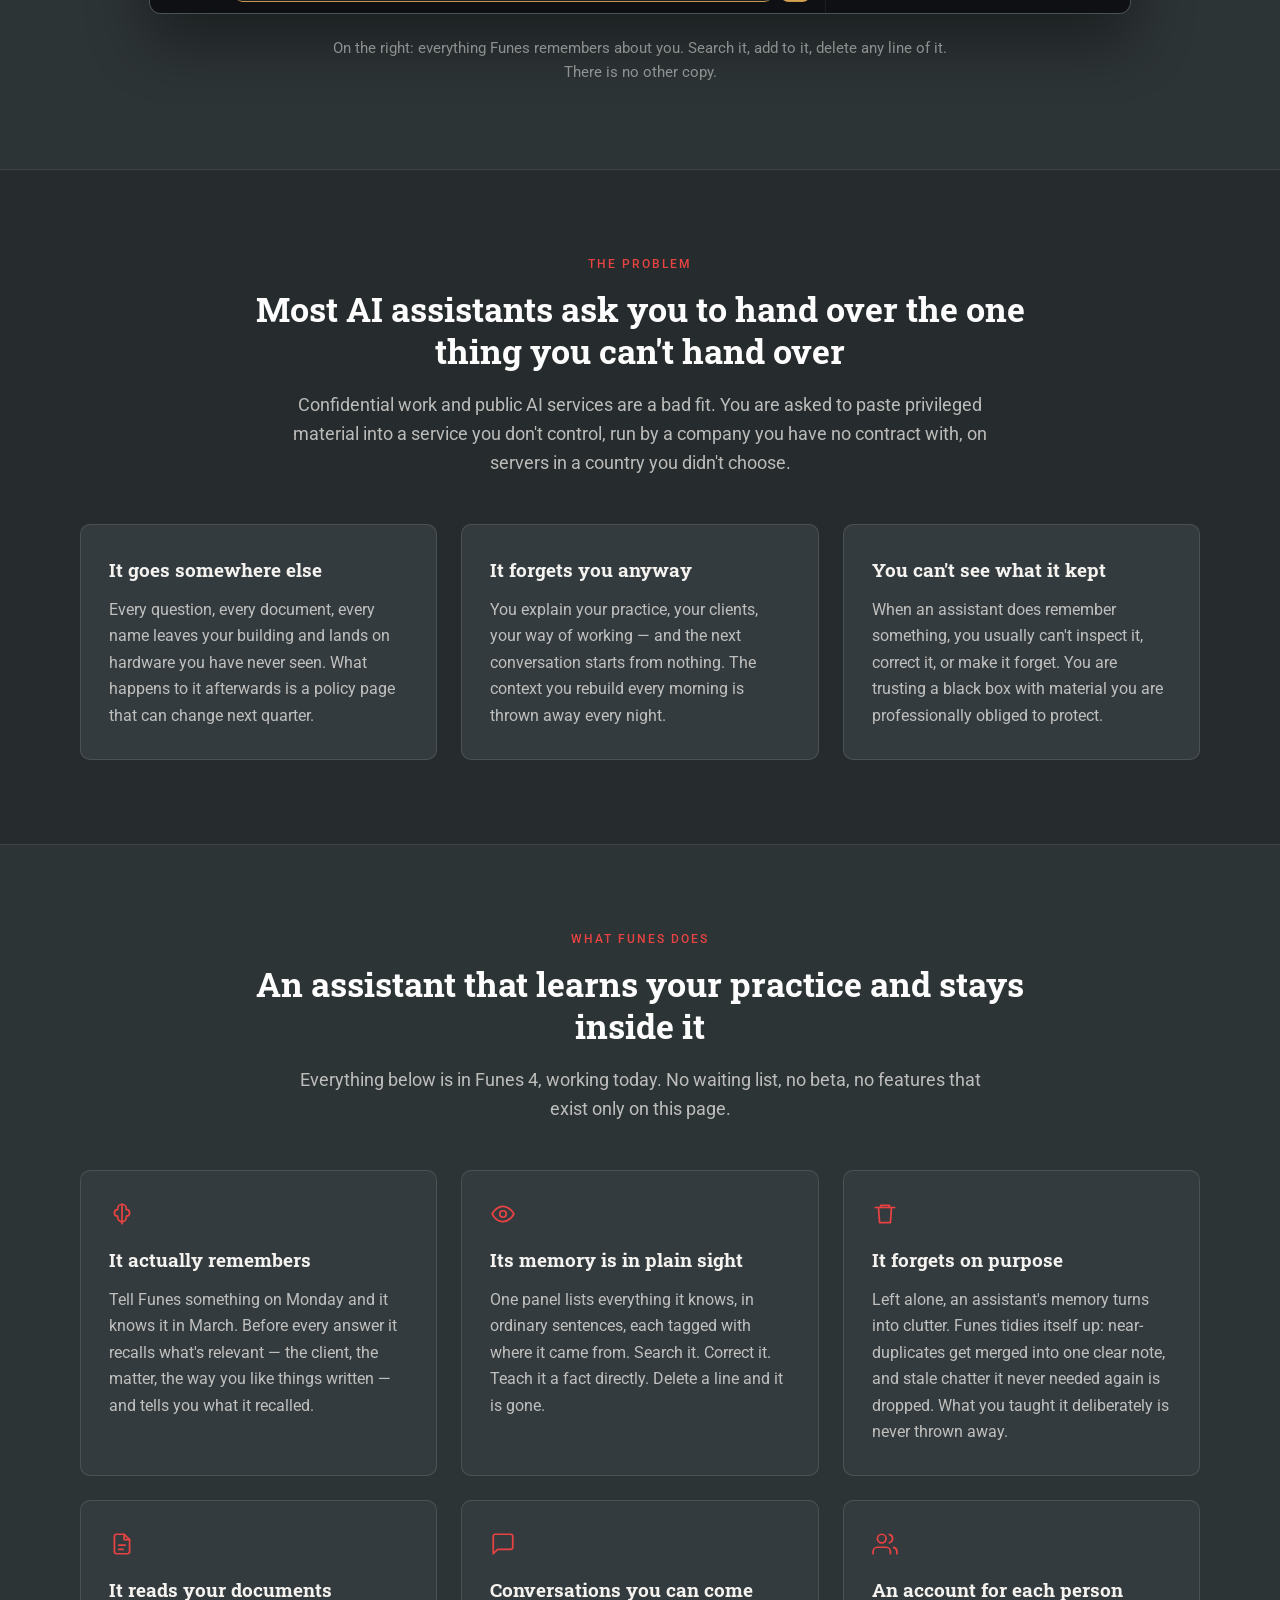
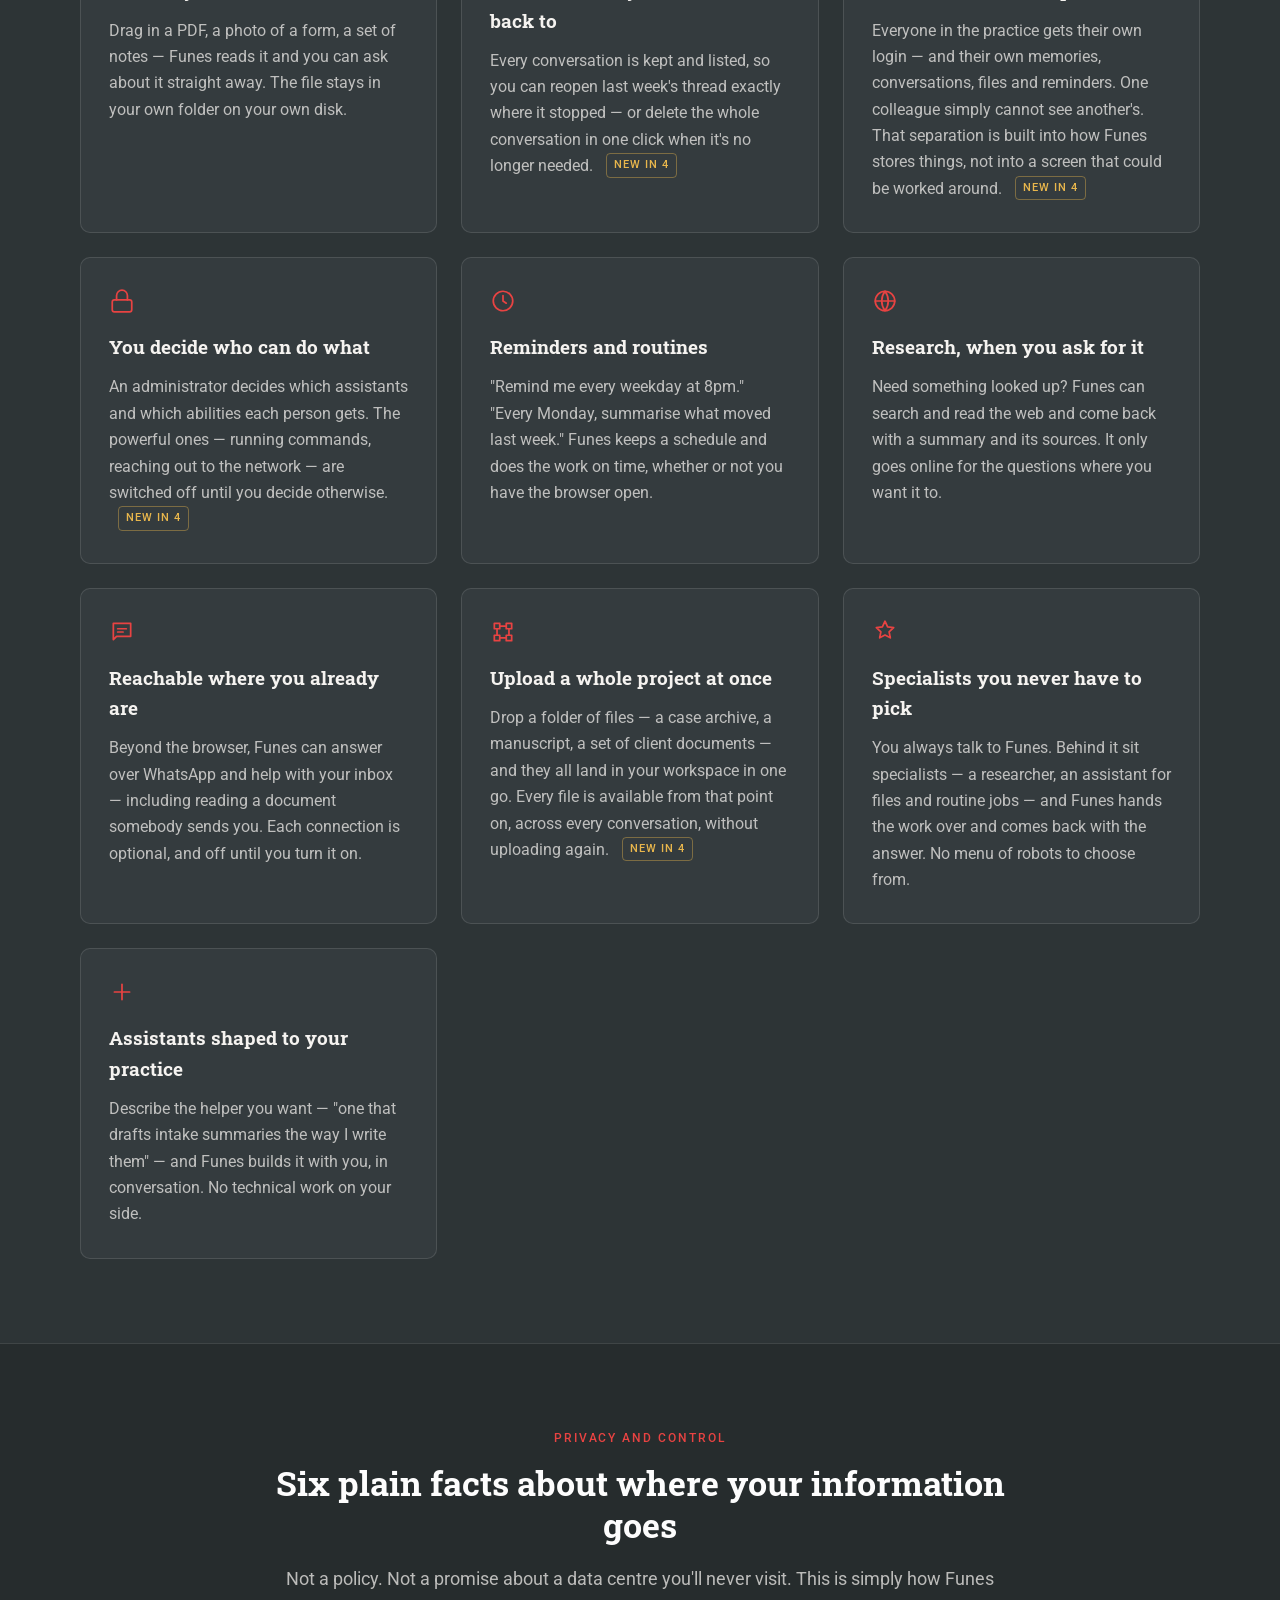
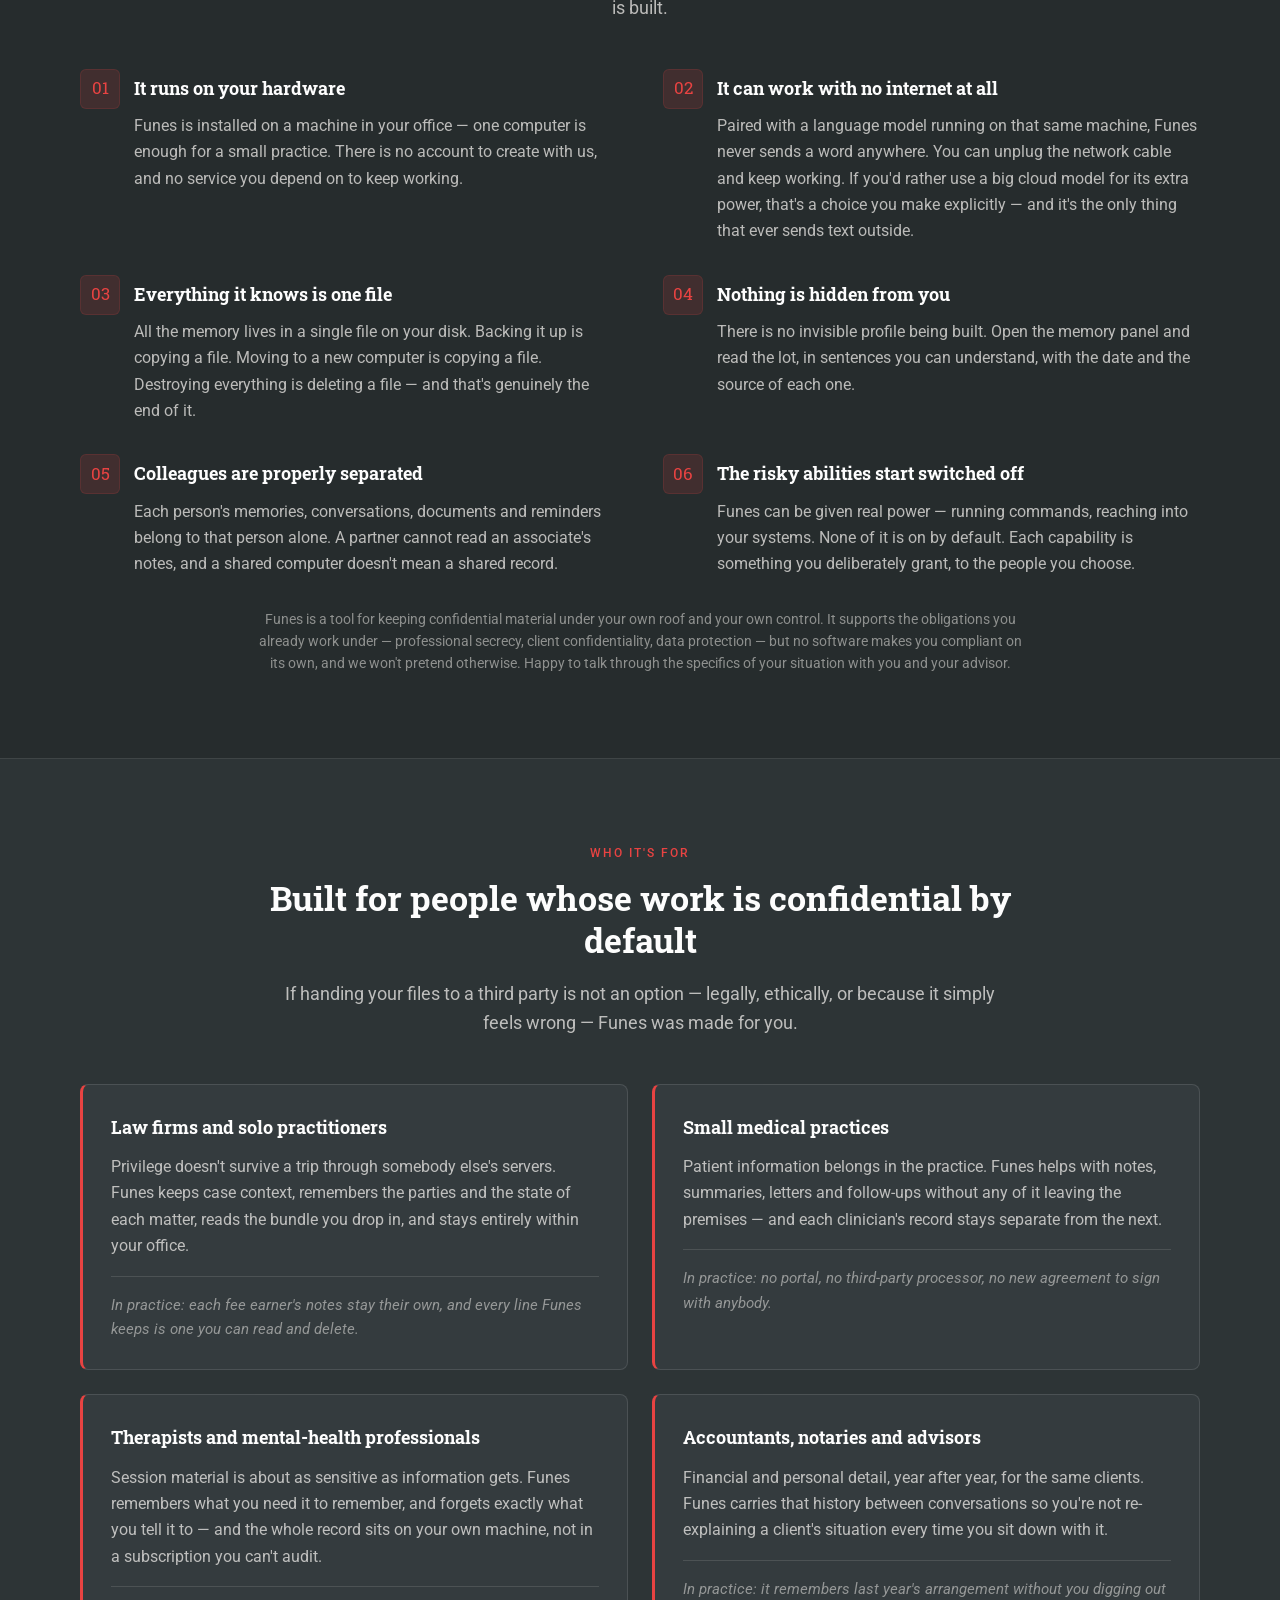
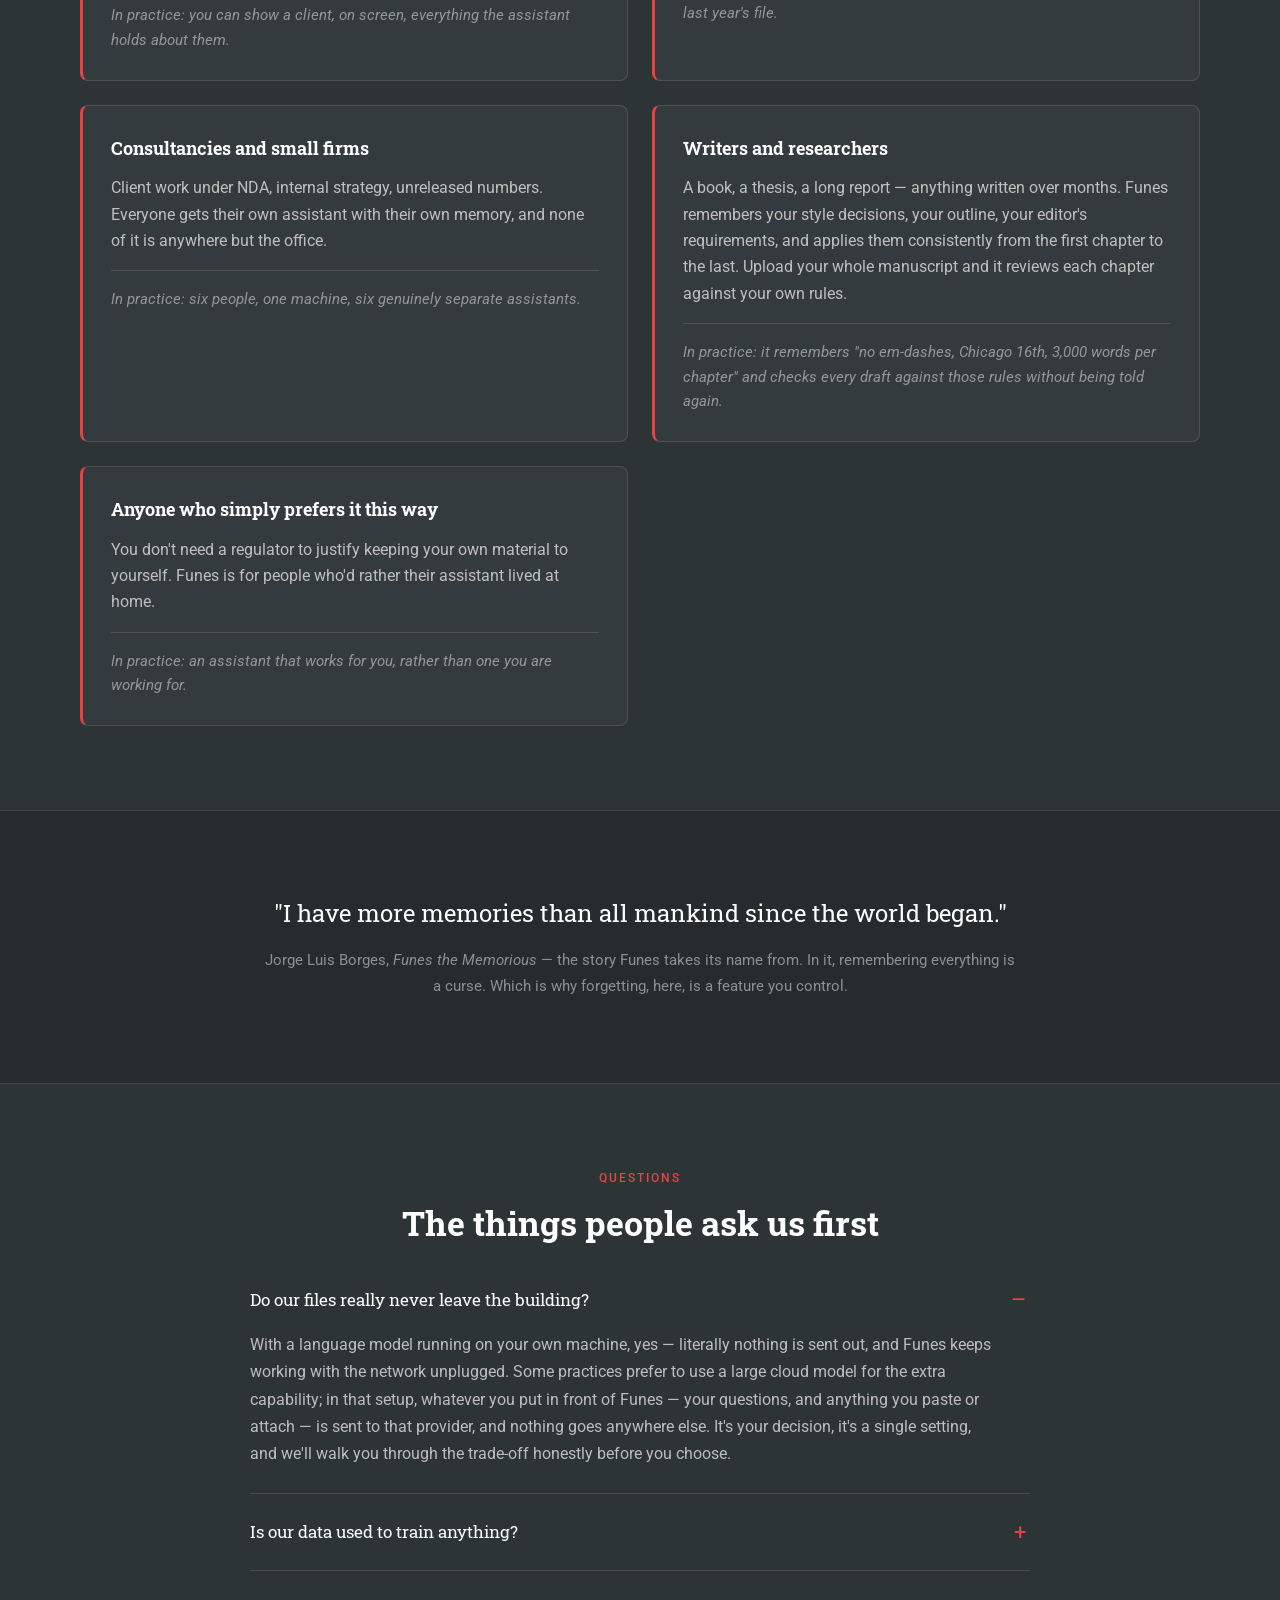
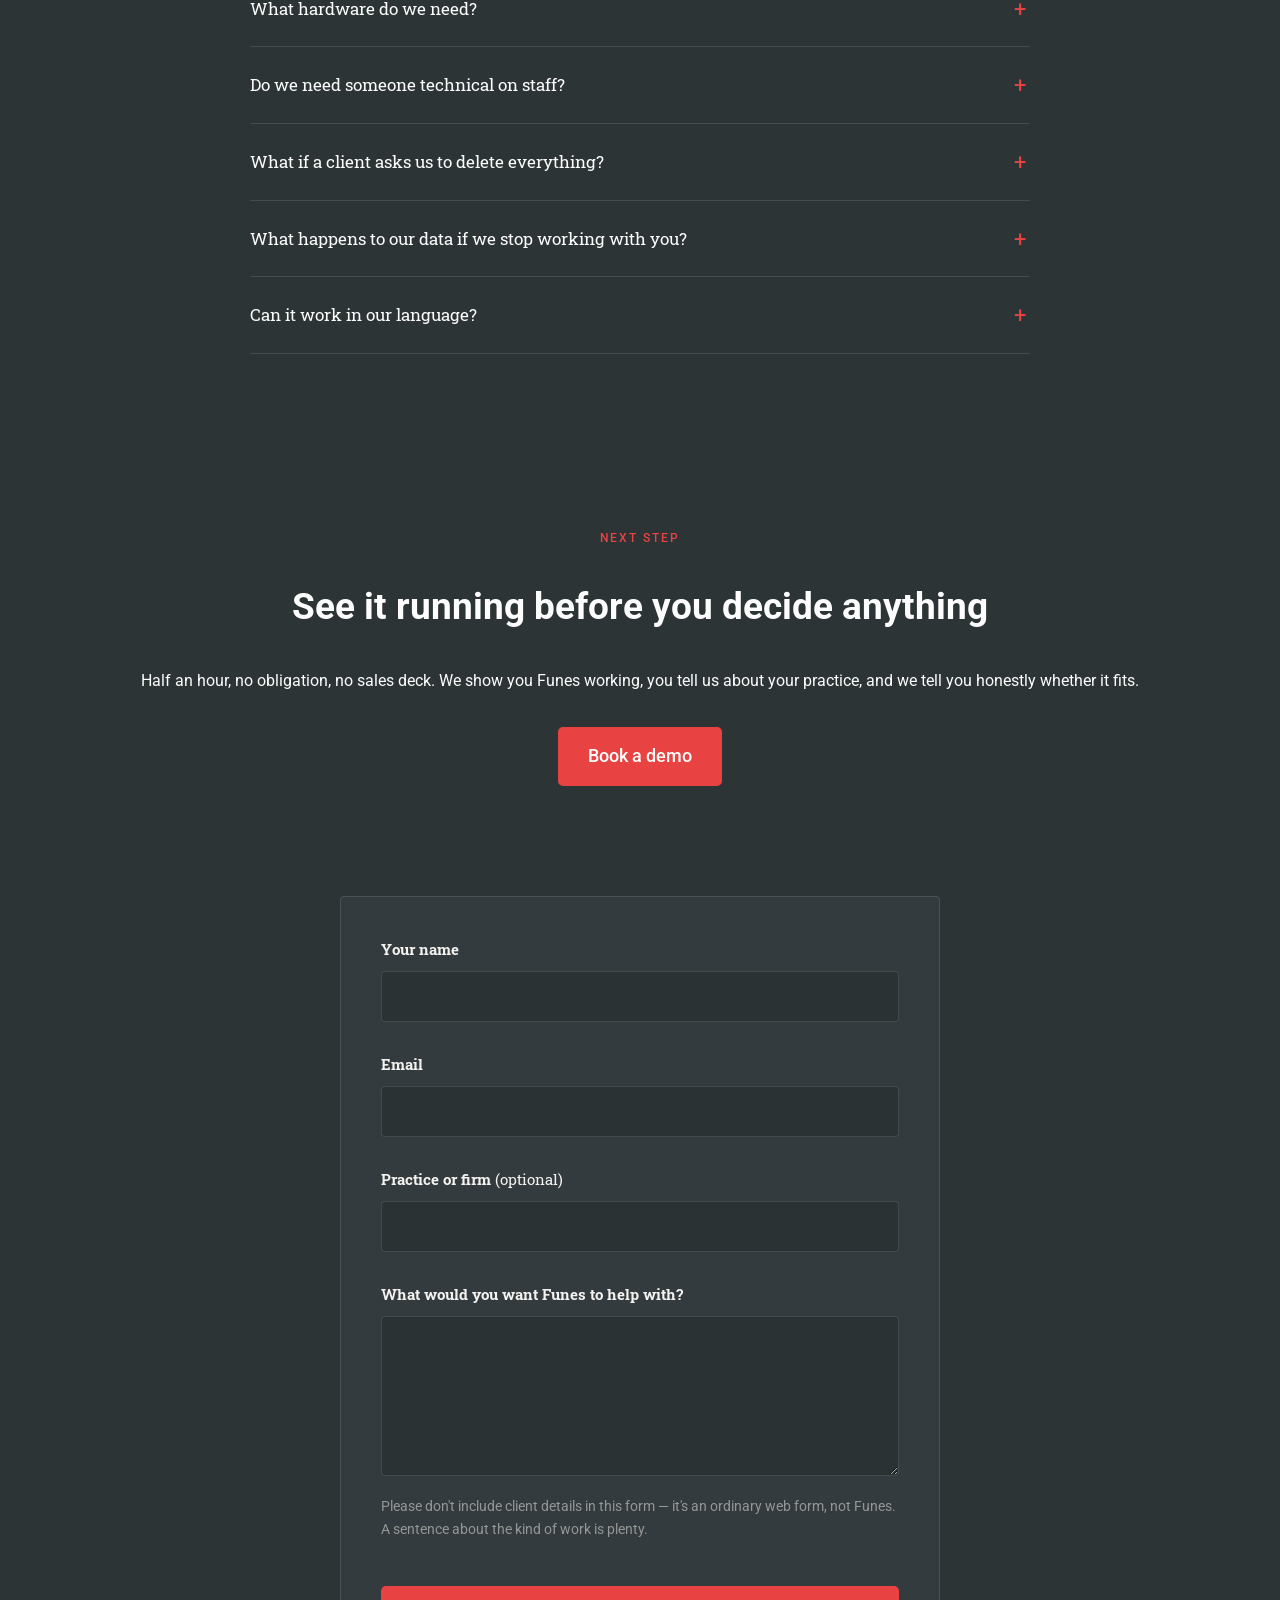
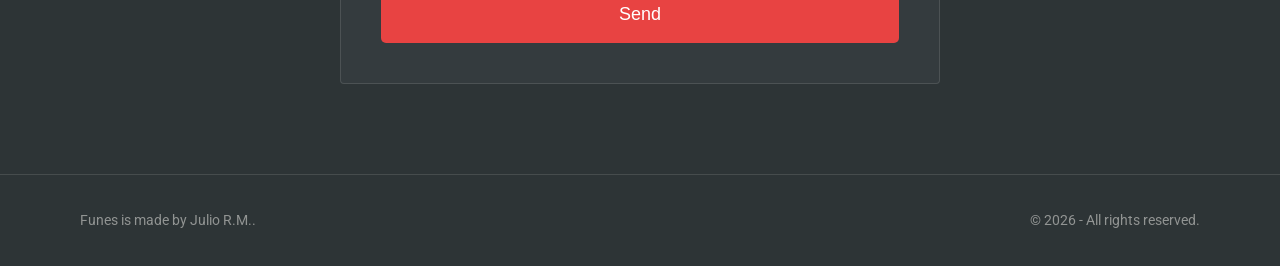
==== commit 32db2785: "feat: add localized Funes UI screenshots for Spanish and Chinese Mock screenshots of the Funes inter" ====
--- a/index.html
+++ b/index.html
@@ -104,7 +104,7 @@
                         <i></i><i></i><i></i>
                         <b data-i18n="shot.bar">Funes — running on the machine in your own office</b>
                     </div>
-                    <img src="img/funes-ui.png" data-i18n-attr="alt:shot.imgAlt" alt="The Funes interface: a conversation on the left, and a panel on the right listing everything Funes remembers, each item with its source and date, and a box to teach it a new fact." loading="lazy">
+                    <img src="img/funes-ui.png" data-i18n-attr="src:shot.imgSrc alt:shot.imgAlt" alt="The Funes interface: a conversation on the left, and a panel on the right listing everything Funes remembers, each item with its source and date, and a box to teach it a new fact." loading="lazy">
                 </div>
                 <p class="shot-caption" data-i18n="shot.caption">On the right: everything Funes remembers about you. Search it, add to it, delete any line of it. There is no other copy.</p>
             </div>
